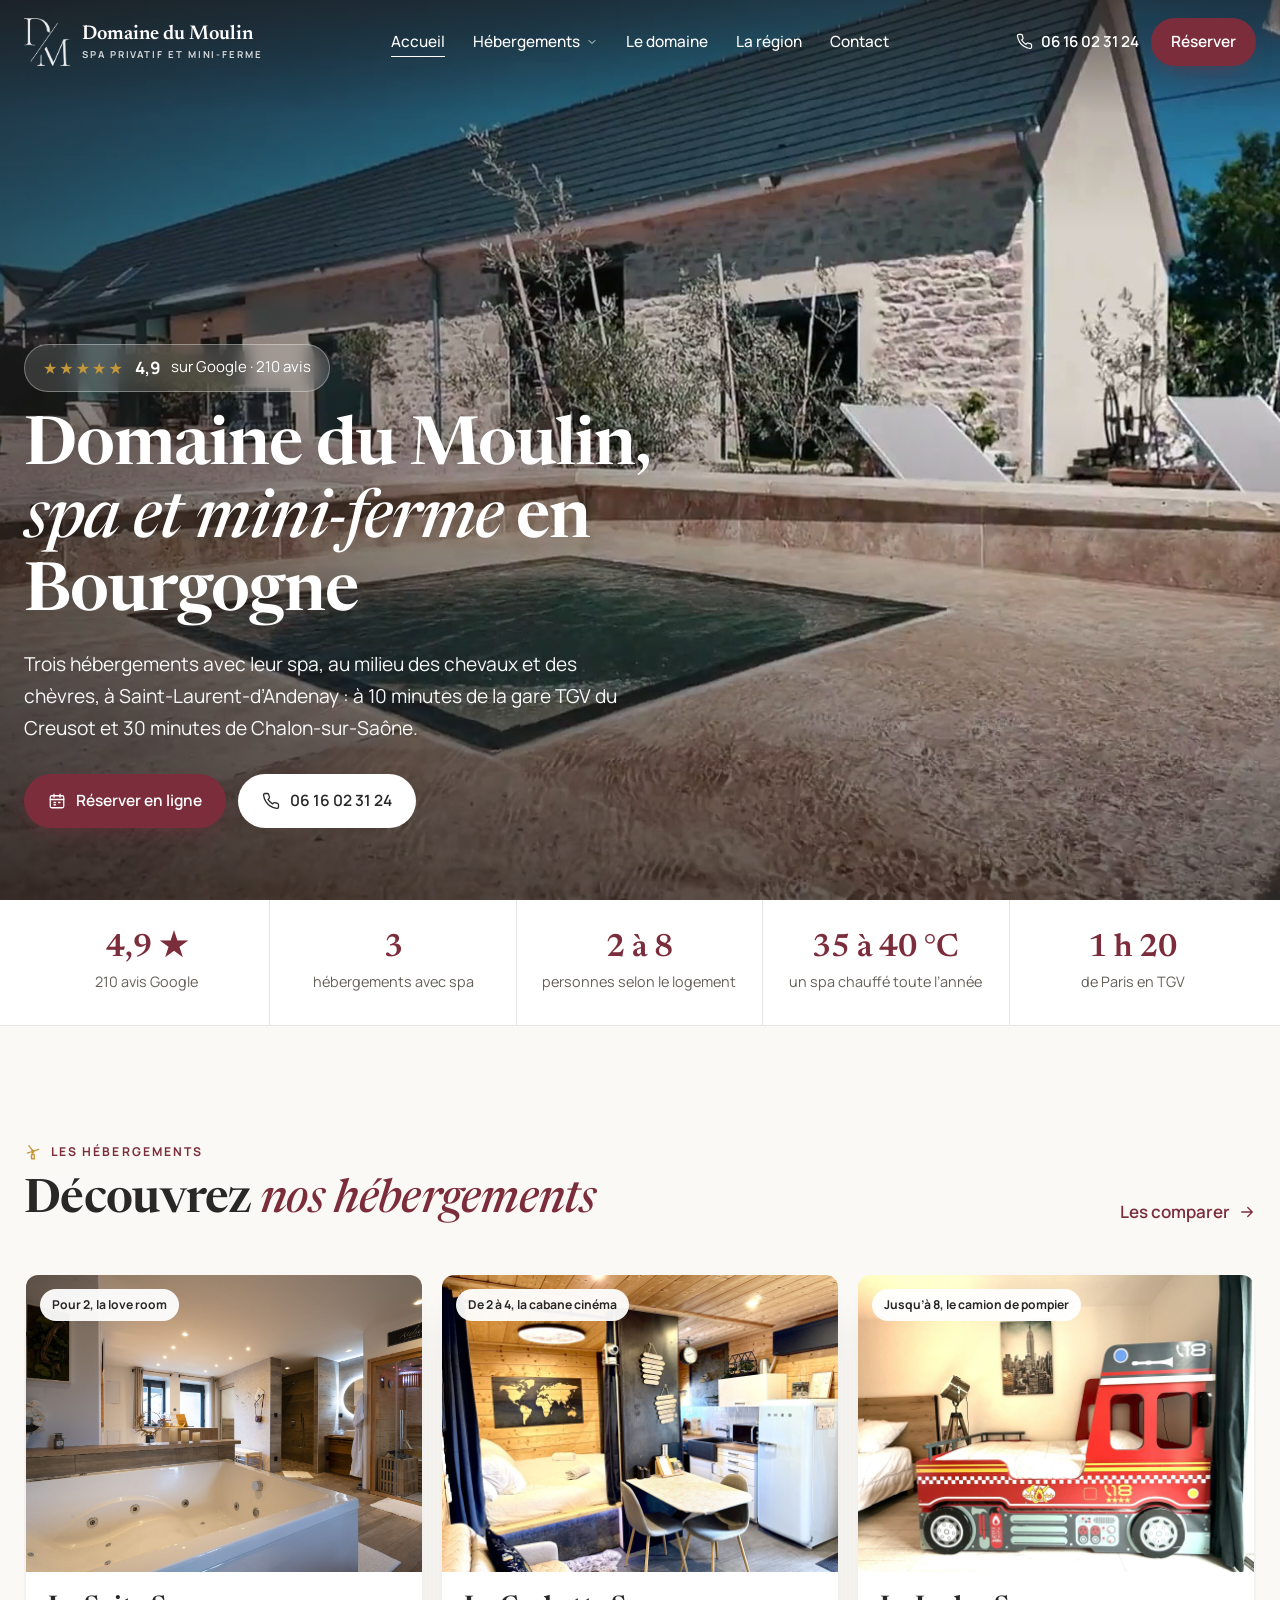
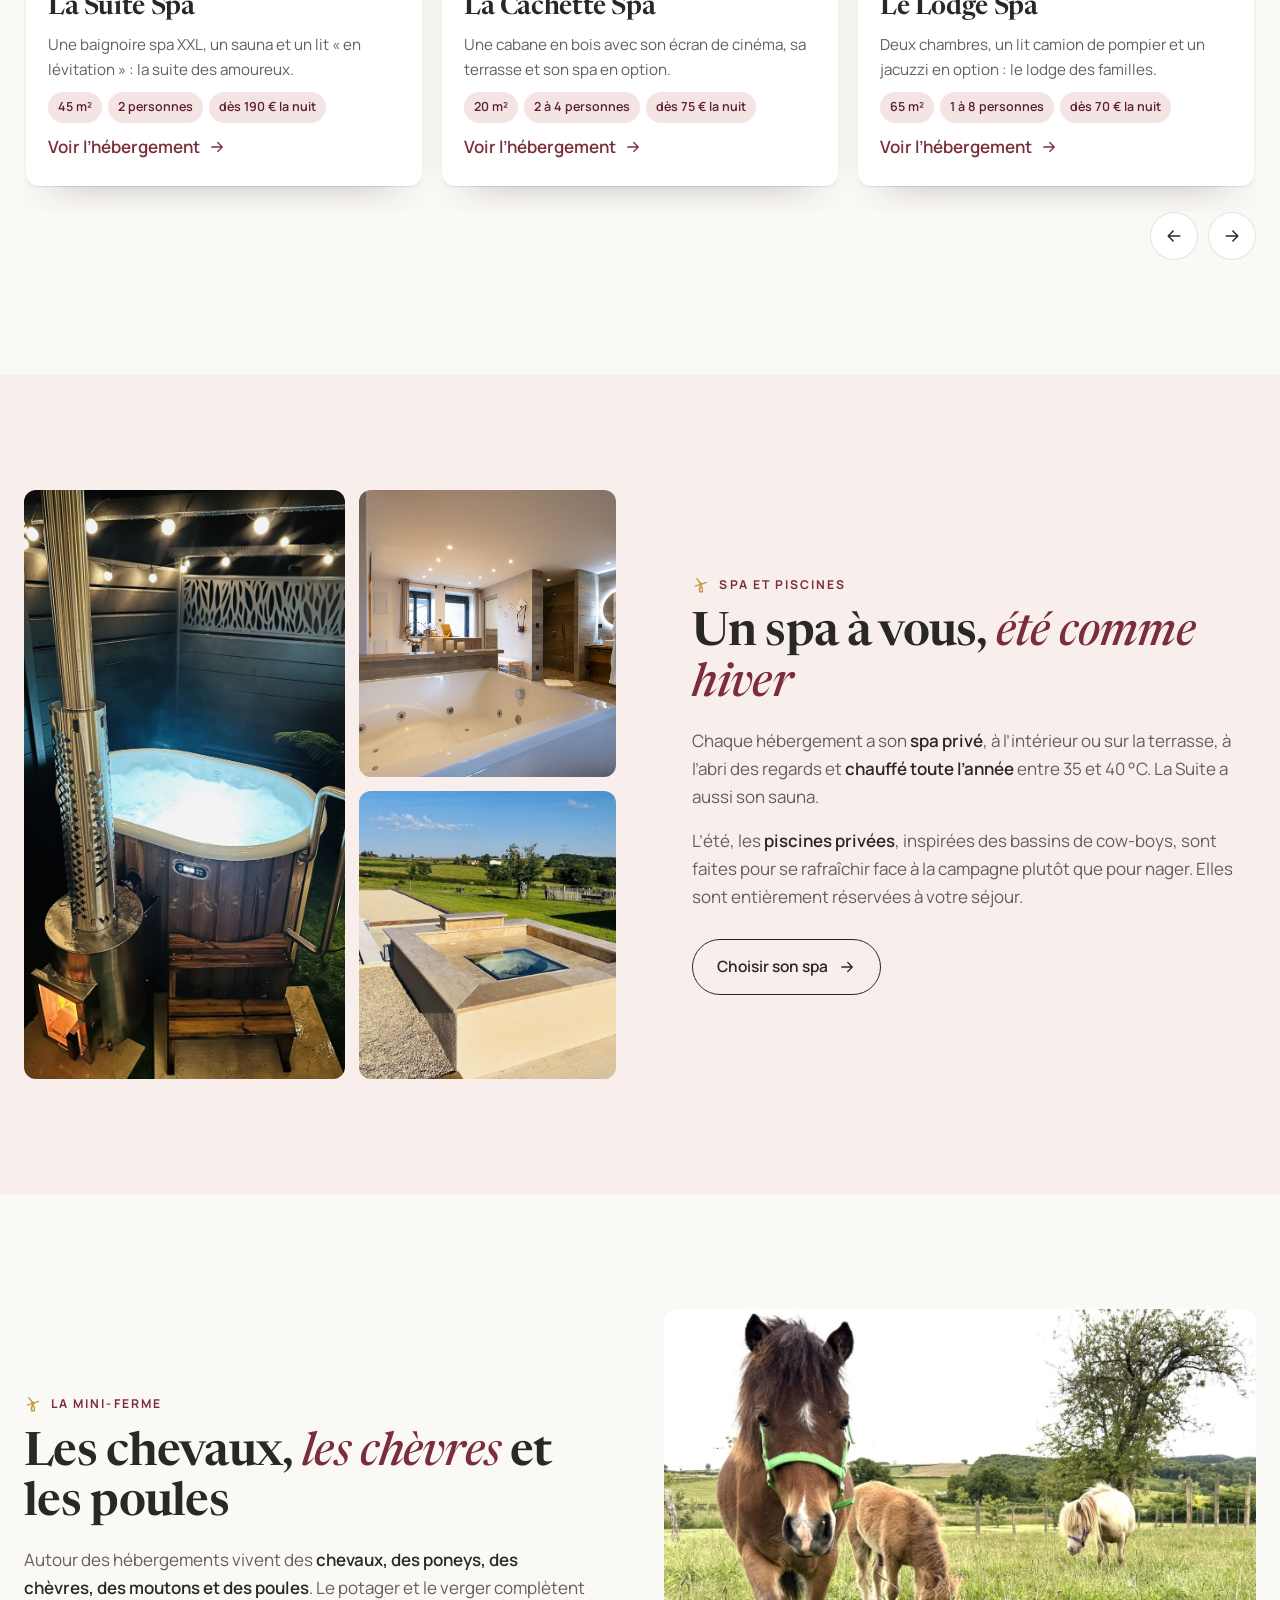
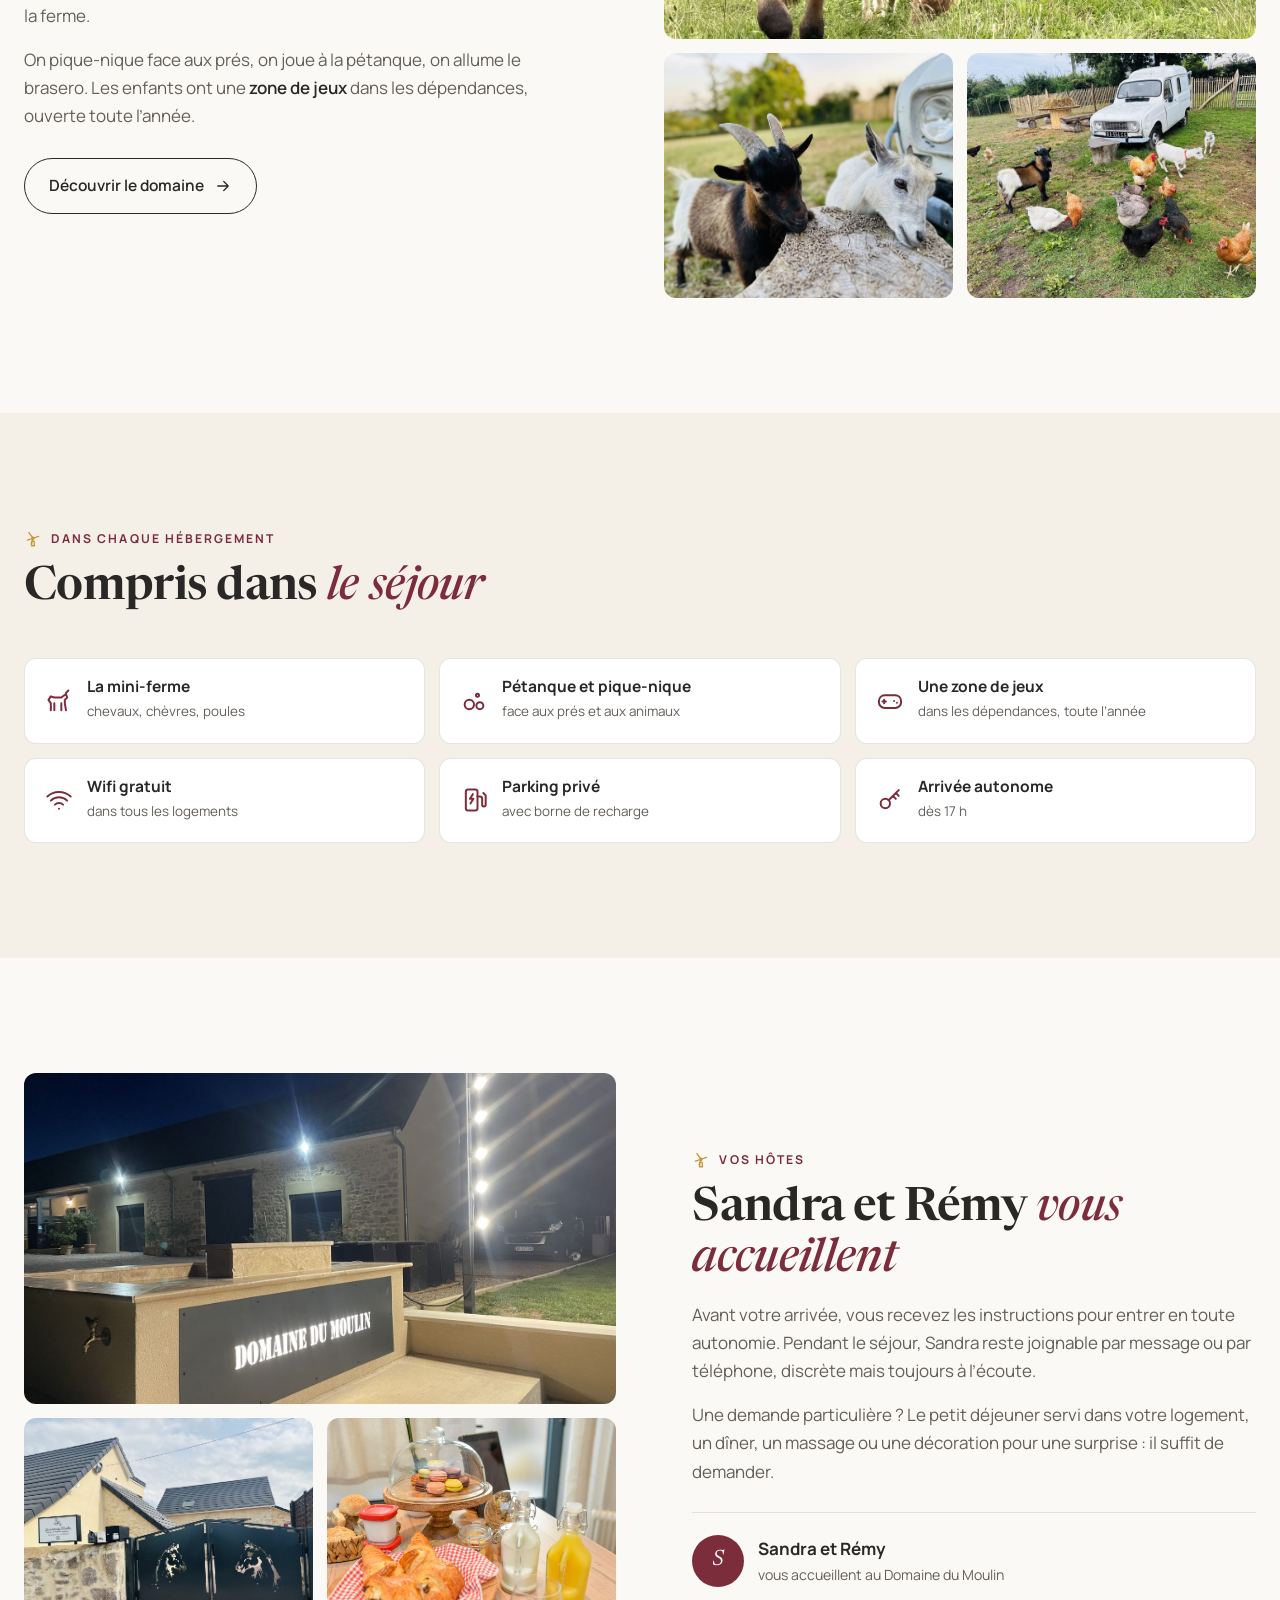
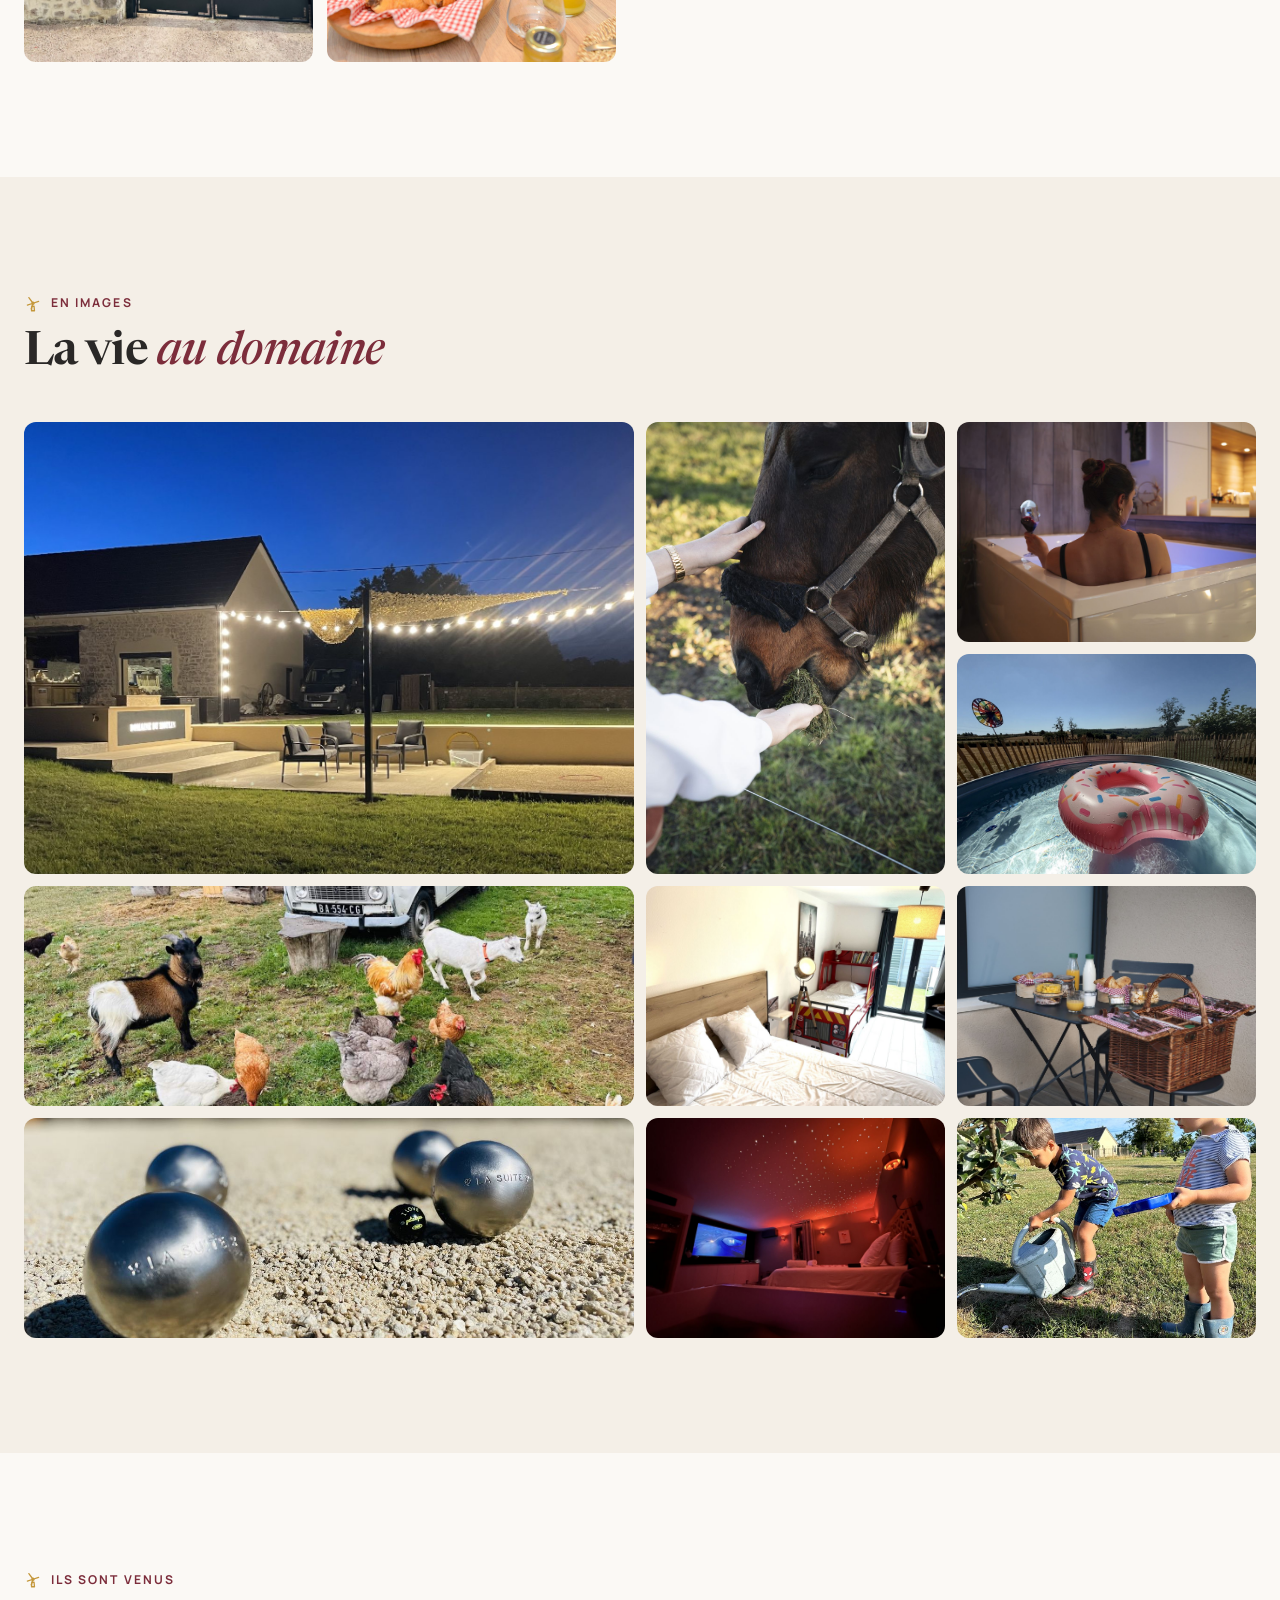
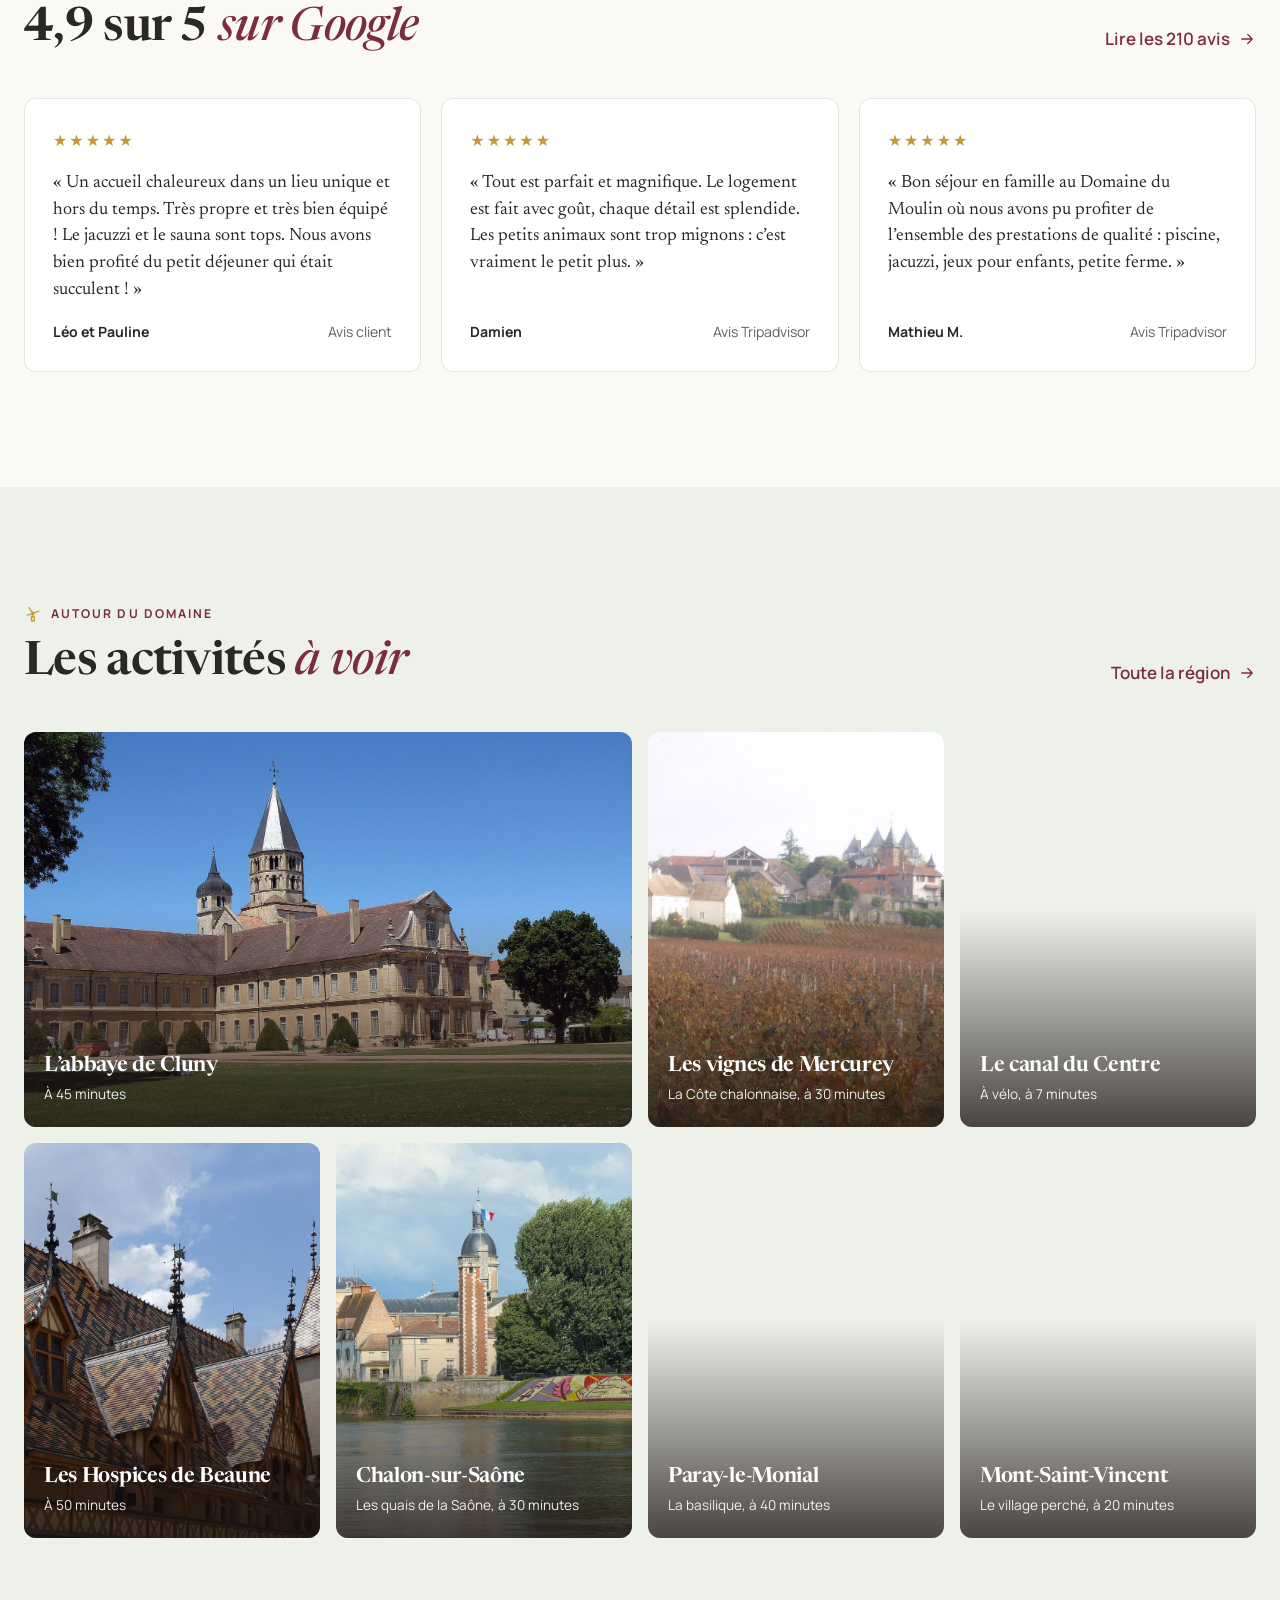
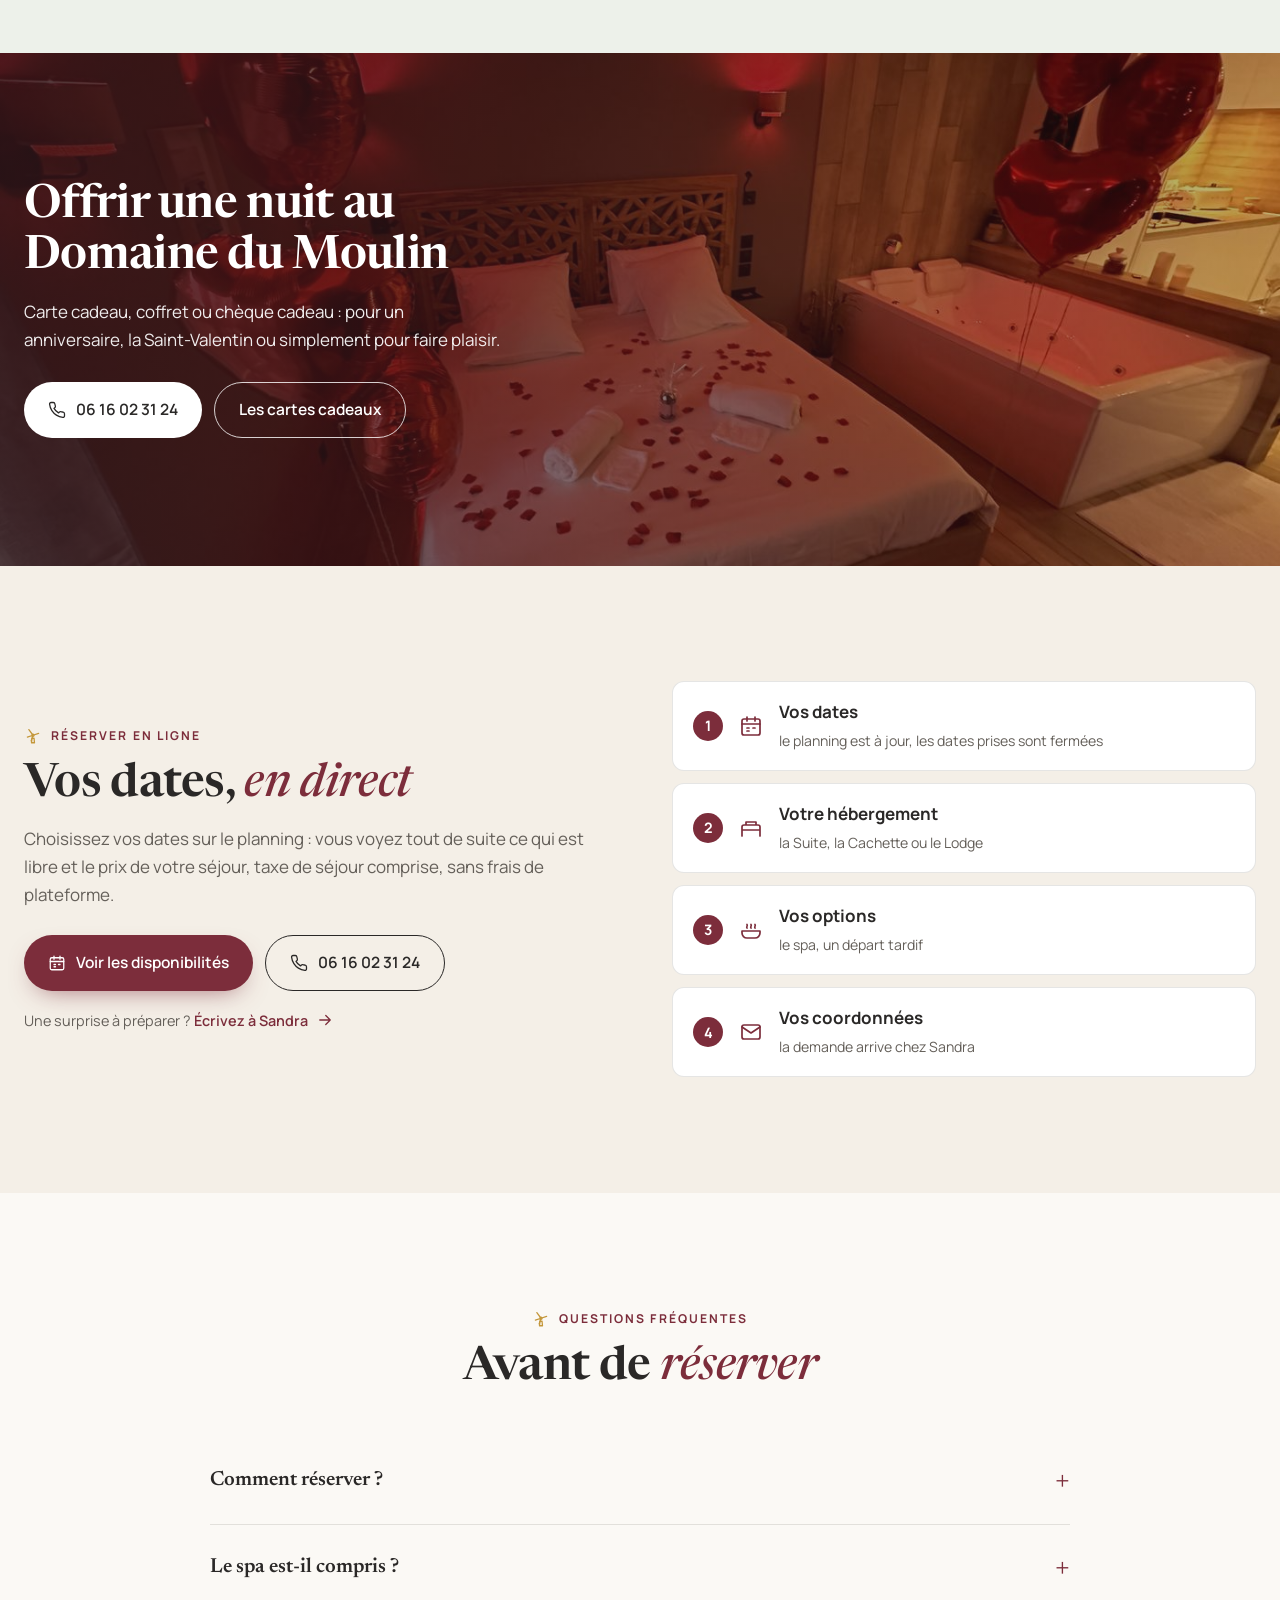
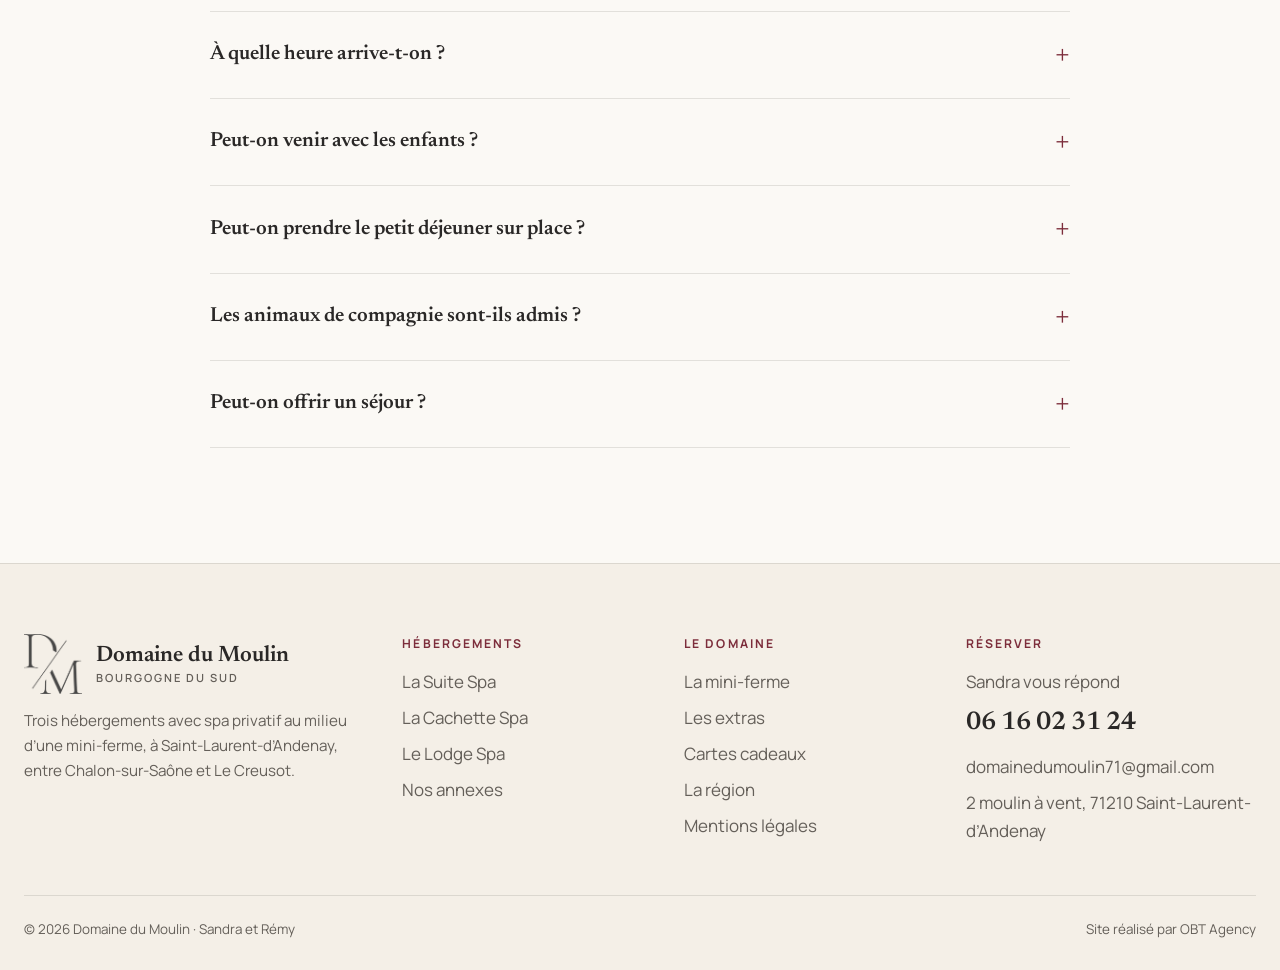
==== index.html @ be65a093 "Maquette du Domaine du Moulin, V1 du 26/10/2026 Co-Authored-By: Claude Opus 5.5 <noreply@anthropic.c" ====
<!doctype html>
<html lang="fr">
<head>
<meta charset="utf-8">
<meta name="viewport" content="width=device-width, initial-scale=1">
<meta name="robots" content="noindex, nofollow">
<title>Domaine du Moulin · Spa privatif et mini-ferme en Bourgogne</title>
<meta name="description" content="Domaine du Moulin : trois hébergements avec spa privatif, piscine privée et mini-ferme à Saint-Laurent-d’Andenay (Saône-et-Loire), à 10 minutes de la gare TGV du Creusot.">
<link rel="icon" href="images/monogramme-sombre.png">
<link rel="preconnect" href="https://fonts.googleapis.com">
<link rel="preconnect" href="https://fonts.gstatic.com" crossorigin>
<link href="https://fonts.googleapis.com/css2?family=Manrope:wght@400;500;600;700&family=Newsreader:ital,opsz,wght@0,6..72,500;0,6..72,600;1,6..72,500&display=swap" rel="stylesheet">
<link rel="stylesheet" href="css/style.css">
</head>
<body data-page="accueil">
<div class="loader" aria-hidden="true">
  <img class="fond" src="images/domaine/terrasse-soir.jpg" alt="">
  <img class="logo-entree" src="images/logo-complet-blanc.png" alt="">
</div>
<header class="entete">
  <div class="conteneur barre">
    <a class="logo" href="index.html" aria-label="Domaine du Moulin, accueil"><span class="monogramme"><img class="blanc" src="images/monogramme-blanc.png" alt="" width="483" height="500"><img class="sombre" src="images/monogramme-sombre.png" alt="" width="483" height="500"></span><span class="nom">Domaine du Moulin<small>Spa privatif et mini-ferme</small></span></a>
    <ul class="menu">
      <li><a href="index.html" class="actif">Accueil</a></li>
      <li><a class="ouvrir" href="hebergements.html">Hébergements <svg viewBox="0 0 24 24" fill="none" stroke="currentColor" stroke-width="1.7" stroke-linecap="round" stroke-linejoin="round" aria-hidden="true"><path d="m6 9 6 6 6-6"/></svg></a>
        <div class="sous-menu"><a href="la-suite-spa.html"><img src="images/suite/spa.jpg" alt=""><span>La Suite Spa<small>45 m² · 2 personnes</small></span></a><a href="la-cachette-spa.html"><img src="images/cachette/interieur.jpg" alt=""><span>La Cachette Spa<small>20 m² · 2 à 4 personnes</small></span></a><a href="le-lodge-spa.html"><img src="images/lodge/camion.jpg" alt=""><span>Le Lodge Spa<small>65 m² · 1 à 8 personnes</small></span></a><a class="tous" href="hebergements.html">Comparer les hébergements</a></div></li>
      <li><a href="le-domaine.html">Le domaine</a></li>
      <li><a href="la-region.html">La région</a></li>
      <li><a href="contact.html">Contact</a></li>
    </ul>
    <div class="actions">
      <a class="tel-entete" href="tel:+33616023124"><svg viewBox="0 0 24 24" fill="none" stroke="currentColor" stroke-width="1.7" stroke-linecap="round" stroke-linejoin="round" aria-hidden="true"><path d="M22 16.9v3a2 2 0 0 1-2.2 2 19.8 19.8 0 0 1-8.6-3.1 19.5 19.5 0 0 1-6-6A19.8 19.8 0 0 1 2.1 4.2 2 2 0 0 1 4.1 2h3a2 2 0 0 1 2 1.7c.1 1 .4 1.9.7 2.8a2 2 0 0 1-.5 2.1L8 9.9a16 16 0 0 0 6 6l1.3-1.3a2 2 0 0 1 2.1-.4c.9.3 1.8.6 2.8.7a2 2 0 0 1 1.7 2z"/></svg><span>06 16 02 31 24</span></a>
      <a class="btn btn-plein" href="contact.html#reserver" data-obt-reserve>Réserver</a>
      <button class="burger" aria-label="Menu" aria-expanded="false"><span></span></button>
    </div>
  </div>
</header>
<main>
<section class="hero">
  <video class="video-fond" autoplay muted loop playsinline preload="auto" poster="images/video/affiche.jpg" aria-label="Le Domaine du Moulin en vidéo : le bassin, la Cachette, la Suite Spa et les chevaux">
    <source src="images/video/domaine.mp4" type="video/mp4">
  </video>
  <div class="contenu">
    <a class="note-heros" href="https://www.google.com/maps/place/H%C3%B4tel+%26+Suites+avec+Spa+Privatif+en+Bourgogne+%E2%80%A2+Domaine+du+Moulin+71/@46.7229395,4.4980987,17z/data=!4m6!3m5!1s0x47f3b2a4a5115d2f:0xfd914ed8bff80048!8m2!3d46.7229395!4d4.4980987" target="_blank" rel="noopener"><span class="etoiles" role="img" aria-label="4,9 étoiles sur 5">★★★★★</span><strong>4,9</strong><span>sur Google · 210 avis</span></a>
    <h1>Domaine du Moulin, <em>spa et <span class="insecable">mini-ferme</span></em> en Bourgogne</h1>
    <p class="sous">Trois hébergements avec leur spa, au milieu des chevaux et des chèvres, à Saint-Laurent-d’Andenay : à 10 minutes de la gare TGV du Creusot et 30 minutes de Chalon-sur-Saône.</p>
    <div class="boutons">
      <a class="btn btn-plein" href="contact.html#reserver" data-obt-reserve><svg viewBox="0 0 24 24" fill="none" stroke="currentColor" stroke-width="1.7" stroke-linecap="round" stroke-linejoin="round" aria-hidden="true"><rect x="3" y="5" width="18" height="16" rx="2"/><path d="M3 10h18M8 3v4M16 3v4M8 14h2M14 14h2M8 17h2"/></svg> Réserver en ligne</a>
      <a class="btn btn-blanc" href="tel:+33616023124"><svg viewBox="0 0 24 24" fill="none" stroke="currentColor" stroke-width="1.7" stroke-linecap="round" stroke-linejoin="round" aria-hidden="true"><path d="M22 16.9v3a2 2 0 0 1-2.2 2 19.8 19.8 0 0 1-8.6-3.1 19.5 19.5 0 0 1-6-6A19.8 19.8 0 0 1 2.1 4.2 2 2 0 0 1 4.1 2h3a2 2 0 0 1 2 1.7c.1 1 .4 1.9.7 2.8a2 2 0 0 1-.5 2.1L8 9.9a16 16 0 0 0 6 6l1.3-1.3a2 2 0 0 1 2.1-.4c.9.3 1.8.6 2.8.7a2 2 0 0 1 1.7 2z"/></svg> 06 16 02 31 24</a>
    </div>
  </div>
</section>

<section class="chiffres">
  <div class="conteneur grille">
    <div class="item"><strong>4,9 ★</strong><span>210 avis Google</span></div>
    <div class="item"><strong>3</strong><span>hébergements avec spa</span></div>
    <div class="item"><strong>2 à 8</strong><span>personnes selon le logement</span></div>
    <div class="item"><strong>35 à 40 °C</strong><span>un spa chauffé toute l’année</span></div>
    <div class="item"><strong>1 h 20</strong><span>de Paris en TGV</span></div>
  </div>
</section>

<section class="section">
  <div class="conteneur">
    <div class="entete-section">
      <div><span class="surtitre"><svg viewBox="0 0 24 24" fill="none" stroke="currentColor" stroke-width="1.7" stroke-linecap="round" stroke-linejoin="round" aria-hidden="true"><path d="M12 11 6.5 3.5M12 11l7.5-2.5M12 11l-2.5 7.5M12 11 4.5 13.5"/><circle cx="12" cy="11" r="1.4"/><path d="M10 21h4l-.6-6h-2.8z"/></svg>Les hébergements</span><h2>Découvrez <em class="it">nos hébergements</em></h2></div>
      <a class="lien-fleche" href="hebergements.html">Les comparer <svg viewBox="0 0 24 24" fill="none" stroke="currentColor" stroke-width="1.7" stroke-linecap="round" stroke-linejoin="round" aria-hidden="true"><path d="M5 12h14M13 6l6 6-6 6"/></svg></a>
    </div>
    <div class="rail" data-reveal>
  <div class="rail-piste" aria-label="Les hébergements"><a class="carte-gite" href="la-suite-spa.html">
  <div class="visuel"><img src="images/suite/spa.jpg" alt="La Suite Spa" loading="lazy" decoding="async"><span class="etiquette">Pour 2, la love room</span></div>
  <div class="corps">
    <h3>La Suite Spa</h3>
    <p>Une baignoire spa XXL, un sauna et un lit « en lévitation » : la suite des amoureux.</p>
    <div class="pastilles"><span>45 m²</span><span>2 personnes</span><span>dès 190 € la nuit</span></div>
    <span class="lien-fleche">Voir l’hébergement <svg viewBox="0 0 24 24" fill="none" stroke="currentColor" stroke-width="1.7" stroke-linecap="round" stroke-linejoin="round" aria-hidden="true"><path d="M5 12h14M13 6l6 6-6 6"/></svg></span>
  </div>
</a><a class="carte-gite" href="la-cachette-spa.html">
  <div class="visuel"><img src="images/cachette/interieur.jpg" alt="La Cachette Spa" loading="lazy" decoding="async"><span class="etiquette">De 2 à 4, la cabane cinéma</span></div>
  <div class="corps">
    <h3>La Cachette Spa</h3>
    <p>Une cabane en bois avec son écran de cinéma, sa terrasse et son spa en option.</p>
    <div class="pastilles"><span>20 m²</span><span>2 à 4 personnes</span><span>dès 75 € la nuit</span></div>
    <span class="lien-fleche">Voir l’hébergement <svg viewBox="0 0 24 24" fill="none" stroke="currentColor" stroke-width="1.7" stroke-linecap="round" stroke-linejoin="round" aria-hidden="true"><path d="M5 12h14M13 6l6 6-6 6"/></svg></span>
  </div>
</a><a class="carte-gite" href="le-lodge-spa.html">
  <div class="visuel"><img src="images/lodge/camion.jpg" alt="Le Lodge Spa" loading="lazy" decoding="async"><span class="etiquette">Jusqu’à 8, le camion de pompier</span></div>
  <div class="corps">
    <h3>Le Lodge Spa</h3>
    <p>Deux chambres, un lit camion de pompier et un jacuzzi en option : le lodge des familles.</p>
    <div class="pastilles"><span>65 m²</span><span>1 à 8 personnes</span><span>dès 70 € la nuit</span></div>
    <span class="lien-fleche">Voir l’hébergement <svg viewBox="0 0 24 24" fill="none" stroke="currentColor" stroke-width="1.7" stroke-linecap="round" stroke-linejoin="round" aria-hidden="true"><path d="M5 12h14M13 6l6 6-6 6"/></svg></span>
  </div>
</a></div>
  <div class="rail-fleches"><button class="prec" aria-label="Précédent"><svg viewBox="0 0 24 24" fill="none" stroke="currentColor" stroke-width="1.7" stroke-linecap="round" stroke-linejoin="round" aria-hidden="true"><path d="M19 12H5M11 6l-6 6 6 6"/></svg></button><button class="suiv" aria-label="Suivant"><svg viewBox="0 0 24 24" fill="none" stroke="currentColor" stroke-width="1.7" stroke-linecap="round" stroke-linejoin="round" aria-hidden="true"><path d="M5 12h14M13 6l6 6-6 6"/></svg></button></div>
</div>
  </div>
</section>

<section class="section rose">
  <div class="conteneur duo">
    <div class="duo-photos" data-reveal><img src="images/cachette/bain-nordique.jpg" alt="Le spa de la Cachette sous les guirlandes" loading="lazy" decoding="async"><img src="images/suite/spa.jpg" alt="La baignoire spa XXL de la Suite" loading="lazy" decoding="async"><img src="images/domaine/bassin-jour.jpg" alt="Le bassin du domaine face à la campagne" loading="lazy" decoding="async"></div>
    <div class="duo-texte" data-reveal>
      <span class="surtitre"><svg viewBox="0 0 24 24" fill="none" stroke="currentColor" stroke-width="1.7" stroke-linecap="round" stroke-linejoin="round" aria-hidden="true"><path d="M12 11 6.5 3.5M12 11l7.5-2.5M12 11l-2.5 7.5M12 11 4.5 13.5"/><circle cx="12" cy="11" r="1.4"/><path d="M10 21h4l-.6-6h-2.8z"/></svg>Spa et piscines</span>
      <h2>Un spa à vous, <em class="it">été comme hiver</em></h2>
      <p>Chaque hébergement a son <strong>spa privé</strong>, à l’intérieur ou sur la terrasse, à l’abri des regards et <strong>chauffé toute l’année</strong> entre 35 et 40 °C. La Suite a aussi son sauna.</p>
      <p>L’été, les <strong>piscines privées</strong>, inspirées des bassins de cow-boys, sont faites pour se rafraîchir face à la campagne plutôt que pour nager. Elles sont entièrement réservées à votre séjour.</p>
      <a class="btn btn-contour" href="hebergements.html">Choisir son spa <svg viewBox="0 0 24 24" fill="none" stroke="currentColor" stroke-width="1.7" stroke-linecap="round" stroke-linejoin="round" aria-hidden="true"><path d="M5 12h14M13 6l6 6-6 6"/></svg></a>
    </div>
  </div>
</section>

<section class="section">
  <div class="conteneur duo inverse">
    <div class="duo-photos paysage" data-reveal><img src="images/ferme/poneys.jpg" alt="Les poneys dans le pré" loading="lazy" decoding="async"><img src="images/ferme/chevres.jpg" alt="Les chèvres du domaine" loading="lazy" decoding="async"><img src="images/ferme/basse-cour.jpg" alt="La basse-cour" loading="lazy" decoding="async"></div>
    <div class="duo-texte" data-reveal>
      <span class="surtitre"><svg viewBox="0 0 24 24" fill="none" stroke="currentColor" stroke-width="1.7" stroke-linecap="round" stroke-linejoin="round" aria-hidden="true"><path d="M12 11 6.5 3.5M12 11l7.5-2.5M12 11l-2.5 7.5M12 11 4.5 13.5"/><circle cx="12" cy="11" r="1.4"/><path d="M10 21h4l-.6-6h-2.8z"/></svg>La mini-ferme</span>
      <h2>Les chevaux, <em class="it">les chèvres</em> et les poules</h2>
      <p>Autour des hébergements vivent des <strong>chevaux, des poneys, des chèvres, des moutons et des poules</strong>. Le potager et le verger complètent la ferme.</p>
      <p>On pique-nique face aux prés, on joue à la pétanque, on allume le brasero. Les enfants ont une <strong>zone de jeux</strong> dans les dépendances, ouverte toute l’année.</p>
      <a class="btn btn-contour" href="le-domaine.html">Découvrir le domaine <svg viewBox="0 0 24 24" fill="none" stroke="currentColor" stroke-width="1.7" stroke-linecap="round" stroke-linejoin="round" aria-hidden="true"><path d="M5 12h14M13 6l6 6-6 6"/></svg></a>
    </div>
  </div>
</section>

<section class="section creme">
  <div class="conteneur">
    <div class="entete-section"><div><span class="surtitre"><svg viewBox="0 0 24 24" fill="none" stroke="currentColor" stroke-width="1.7" stroke-linecap="round" stroke-linejoin="round" aria-hidden="true"><path d="M12 11 6.5 3.5M12 11l7.5-2.5M12 11l-2.5 7.5M12 11 4.5 13.5"/><circle cx="12" cy="11" r="1.4"/><path d="M10 21h4l-.6-6h-2.8z"/></svg>Dans chaque hébergement</span><h2>Compris dans <em class="it">le séjour</em></h2></div></div>
    <div class="compris"><div class="bloc" data-reveal><svg viewBox="0 0 24 24" fill="none" stroke="currentColor" stroke-width="1.7" stroke-linecap="round" stroke-linejoin="round" aria-hidden="true"><path d="M5 20v-6l-2-3 2-3 3 1h6l4-3 1 3-2 2v3l1 6M14 14v6M8 14v6M18 5l2-2"/></svg><div><strong>La mini-ferme</strong><small>chevaux, chèvres, poules</small></div></div><div class="bloc" data-reveal><svg viewBox="0 0 24 24" fill="none" stroke="currentColor" stroke-width="1.7" stroke-linecap="round" stroke-linejoin="round" aria-hidden="true"><circle cx="8" cy="15" r="4"/><circle cx="17" cy="16" r="3"/><circle cx="15" cy="7" r="1.3"/></svg><div><strong>Pétanque et pique-nique</strong><small>face aux prés et aux animaux</small></div></div><div class="bloc" data-reveal><svg viewBox="0 0 24 24" fill="none" stroke="currentColor" stroke-width="1.7" stroke-linecap="round" stroke-linejoin="round" aria-hidden="true"><rect x="2.5" y="7" width="19" height="11" rx="5"/><path d="M7 11v3M5.5 12.5h3M15.5 12h.01M18 13.5h.01"/></svg><div><strong>Une zone de jeux</strong><small>dans les dépendances, toute l’année</small></div></div><div class="bloc" data-reveal><svg viewBox="0 0 24 24" fill="none" stroke="currentColor" stroke-width="1.7" stroke-linecap="round" stroke-linejoin="round" aria-hidden="true"><path d="M5 12.5a10 10 0 0 1 14 0M8.5 16a5 5 0 0 1 7 0M2 9a15 15 0 0 1 20 0M12 19.5h.01"/></svg><div><strong>Wifi gratuit</strong><small>dans tous les logements</small></div></div><div class="bloc" data-reveal><svg viewBox="0 0 24 24" fill="none" stroke="currentColor" stroke-width="1.7" stroke-linecap="round" stroke-linejoin="round" aria-hidden="true"><rect x="5" y="3" width="10" height="18" rx="2"/><path d="m11 7-2.5 4h3L9 15M15 9h2a2 2 0 0 1 2 2v5a1.5 1.5 0 0 0 3 0V8l-2-2"/></svg><div><strong>Parking privé</strong><small>avec borne de recharge</small></div></div><div class="bloc" data-reveal><svg viewBox="0 0 24 24" fill="none" stroke="currentColor" stroke-width="1.7" stroke-linecap="round" stroke-linejoin="round" aria-hidden="true"><circle cx="8" cy="15" r="4"/><path d="m10.8 12.2 8.7-8.7M17 6l2.5 2.5M14.5 8.5 17 11"/></svg><div><strong>Arrivée autonome</strong><small>dès 17 h</small></div></div></div>
  </div>
</section>

<section class="section">
  <div class="conteneur duo">
    <div class="duo-photos paysage" data-reveal><img src="images/domaine/enseigne.jpg" alt="L’enseigne du Domaine du Moulin" loading="lazy" decoding="async"><img src="images/domaine/portail.jpg" alt="Le portail du domaine" loading="lazy" decoding="async"><img src="images/extras/petit-dejeuner.jpg" alt="Le petit déjeuner, sur demande" loading="lazy" decoding="async"></div>
    <div class="duo-texte" data-reveal>
      <span class="surtitre"><svg viewBox="0 0 24 24" fill="none" stroke="currentColor" stroke-width="1.7" stroke-linecap="round" stroke-linejoin="round" aria-hidden="true"><path d="M12 11 6.5 3.5M12 11l7.5-2.5M12 11l-2.5 7.5M12 11 4.5 13.5"/><circle cx="12" cy="11" r="1.4"/><path d="M10 21h4l-.6-6h-2.8z"/></svg>Vos hôtes</span>
      <h2>Sandra et Rémy <em class="it">vous accueillent</em></h2>
      <p>Avant votre arrivée, vous recevez les instructions pour entrer en toute autonomie. Pendant le séjour, Sandra reste joignable par message ou par téléphone, discrète mais toujours à l’écoute.</p>
      <p>Une demande particulière ? Le petit déjeuner servi dans votre logement, un dîner, un massage ou une décoration pour une surprise : il suffit de demander.</p>
      <div class="signature"><span class="rond">S</span><div><strong>Sandra et Rémy</strong><small>vous accueillent au Domaine du Moulin</small></div></div>
    </div>
  </div>
</section>

<section class="section creme">
  <div class="conteneur">
    <div class="entete-section"><div><span class="surtitre"><svg viewBox="0 0 24 24" fill="none" stroke="currentColor" stroke-width="1.7" stroke-linecap="round" stroke-linejoin="round" aria-hidden="true"><path d="M12 11 6.5 3.5M12 11l7.5-2.5M12 11l-2.5 7.5M12 11 4.5 13.5"/><circle cx="12" cy="11" r="1.4"/><path d="M10 21h4l-.6-6h-2.8z"/></svg>En images</span><h2>La vie <em class="it">au domaine</em></h2></div></div>
    <div class="mosaique" data-reveal><button class="grand" data-galerie="images/domaine/terrasse-soir.jpg" data-legende="Le domaine à la tombée de la nuit" aria-label="Agrandir : Le domaine à la tombée de la nuit"><img src="images/domaine/terrasse-soir.jpg" alt="Le domaine à la tombée de la nuit" loading="lazy" decoding="async"><span>Le domaine à la tombée de la nuit</span></button><button class="haut" data-galerie="images/ferme/cheval.jpg" data-legende="Un câlin aux chevaux" aria-label="Agrandir : Un câlin aux chevaux"><img src="images/ferme/cheval.jpg" alt="Un câlin aux chevaux" loading="lazy" decoding="async"><span>Un câlin aux chevaux</span></button><button class="" data-galerie="images/suite/bain.jpg" data-legende="Un verre dans la baignoire spa" aria-label="Agrandir : Un verre dans la baignoire spa"><img src="images/suite/bain.jpg" alt="Un verre dans la baignoire spa" loading="lazy" decoding="async"><span>Un verre dans la baignoire spa</span></button><button class="" data-galerie="images/cachette/piscine.jpg" data-legende="La piscine de la Cachette" aria-label="Agrandir : La piscine de la Cachette"><img src="images/cachette/piscine.jpg" alt="La piscine de la Cachette" loading="lazy" decoding="async"><span>La piscine de la Cachette</span></button><button class="large" data-galerie="images/ferme/basse-cour.jpg" data-legende="La basse-cour et la 4L" aria-label="Agrandir : La basse-cour et la 4L"><img src="images/ferme/basse-cour.jpg" alt="La basse-cour et la 4L" loading="lazy" decoding="async"><span>La basse-cour et la 4L</span></button><button class="" data-galerie="images/lodge/chambre-2.jpg" data-legende="La chambre des enfants au Lodge" aria-label="Agrandir : La chambre des enfants au Lodge"><img src="images/lodge/chambre-2.jpg" alt="La chambre des enfants au Lodge" loading="lazy" decoding="async"><span>La chambre des enfants au Lodge</span></button><button class="" data-galerie="images/domaine/petit-dejeuner.jpg" data-legende="Le petit déjeuner sur la terrasse" aria-label="Agrandir : Le petit déjeuner sur la terrasse"><img src="images/domaine/petit-dejeuner.jpg" alt="Le petit déjeuner sur la terrasse" loading="lazy" decoding="async"><span>Le petit déjeuner sur la terrasse</span></button><button class="large" data-galerie="images/domaine/petanque.jpg" data-legende="Une partie de pétanque" aria-label="Agrandir : Une partie de pétanque"><img src="images/domaine/petanque.jpg" alt="Une partie de pétanque" loading="lazy" decoding="async"><span>Une partie de pétanque</span></button><button class="" data-galerie="images/suite/ciel-etoile.jpg" data-legende="Le ciel étoilé de la Suite" aria-label="Agrandir : Le ciel étoilé de la Suite"><img src="images/suite/ciel-etoile.jpg" alt="Le ciel étoilé de la Suite" loading="lazy" decoding="async"><span>Le ciel étoilé de la Suite</span></button><button class="" data-galerie="images/ferme/enfants.jpg" data-legende="Les enfants au potager" aria-label="Agrandir : Les enfants au potager"><img src="images/ferme/enfants.jpg" alt="Les enfants au potager" loading="lazy" decoding="async"><span>Les enfants au potager</span></button></div>
  </div>
</section>

<section class="section">
  <div class="conteneur">
    <div class="entete-section">
      <div><span class="surtitre"><svg viewBox="0 0 24 24" fill="none" stroke="currentColor" stroke-width="1.7" stroke-linecap="round" stroke-linejoin="round" aria-hidden="true"><path d="M12 11 6.5 3.5M12 11l7.5-2.5M12 11l-2.5 7.5M12 11 4.5 13.5"/><circle cx="12" cy="11" r="1.4"/><path d="M10 21h4l-.6-6h-2.8z"/></svg>Ils sont venus</span><h2>4,9 sur 5 <em class="it">sur Google</em></h2></div>
      <a class="lien-fleche" href="https://www.google.com/maps/place/H%C3%B4tel+%26+Suites+avec+Spa+Privatif+en+Bourgogne+%E2%80%A2+Domaine+du+Moulin+71/@46.7229395,4.4980987,17z/data=!4m6!3m5!1s0x47f3b2a4a5115d2f:0xfd914ed8bff80048!8m2!3d46.7229395!4d4.4980987" target="_blank" rel="noopener">Lire les 210 avis <svg viewBox="0 0 24 24" fill="none" stroke="currentColor" stroke-width="1.7" stroke-linecap="round" stroke-linejoin="round" aria-hidden="true"><path d="M5 12h14M13 6l6 6-6 6"/></svg></a>
    </div>
    <div class="avis-grille"><figure class="avis" data-reveal><div class="etoiles">★★★★★</div><blockquote>« Un accueil chaleureux dans un lieu unique et hors du temps. Très propre et très bien équipé ! Le jacuzzi et le sauna sont tops. Nous avons bien profité du petit déjeuner qui était succulent ! »</blockquote><footer><strong>Léo et Pauline</strong><span>Avis client</span></footer></figure><figure class="avis" data-reveal><div class="etoiles">★★★★★</div><blockquote>« Tout est parfait et magnifique. Le logement est fait avec goût, chaque détail est splendide. Les petits animaux sont trop mignons : c’est vraiment le petit plus. »</blockquote><footer><strong>Damien</strong><span>Avis Tripadvisor</span></footer></figure><figure class="avis" data-reveal><div class="etoiles">★★★★★</div><blockquote>« Bon séjour en famille au Domaine du Moulin où nous avons pu profiter de l’ensemble des prestations de qualité : piscine, jacuzzi, jeux pour enfants, petite ferme. »</blockquote><footer><strong>Mathieu M.</strong><span>Avis Tripadvisor</span></footer></figure></div>
  </div>
</section>

<section class="section sauge">
  <div class="conteneur">
    <div class="entete-section">
      <div><span class="surtitre"><svg viewBox="0 0 24 24" fill="none" stroke="currentColor" stroke-width="1.7" stroke-linecap="round" stroke-linejoin="round" aria-hidden="true"><path d="M12 11 6.5 3.5M12 11l7.5-2.5M12 11l-2.5 7.5M12 11 4.5 13.5"/><circle cx="12" cy="11" r="1.4"/><path d="M10 21h4l-.6-6h-2.8z"/></svg>Autour du domaine</span><h2>Les activités <em class="it">à voir</em></h2></div>
      <a class="lien-fleche" href="la-region.html">Toute la région <svg viewBox="0 0 24 24" fill="none" stroke="currentColor" stroke-width="1.7" stroke-linecap="round" stroke-linejoin="round" aria-hidden="true"><path d="M5 12h14M13 6l6 6-6 6"/></svg></a>
    </div>
    <div class="activites"><div class="activite large" data-reveal><img src="images/region/cluny.jpg" alt="L’abbaye de Cluny" loading="lazy" decoding="async"><div class="txt"><h3>L’abbaye de Cluny</h3><small>À 45 minutes</small></div></div><div class="activite" data-reveal><img src="images/region/vignoble.jpg" alt="Les vignes de Mercurey" loading="lazy" decoding="async"><div class="txt"><h3>Les vignes de Mercurey</h3><small>La Côte chalonnaise, à 30 minutes</small></div></div><div class="activite" data-reveal><img src="images/region/canal.jpg" alt="Le canal du Centre" loading="lazy" decoding="async"><div class="txt"><h3>Le canal du Centre</h3><small>À vélo, à 7 minutes</small></div></div><div class="activite" data-reveal><img src="images/region/beaune.jpg" alt="Les Hospices de Beaune" loading="lazy" decoding="async"><div class="txt"><h3>Les Hospices de Beaune</h3><small>À 50 minutes</small></div></div><div class="activite" data-reveal><img src="images/region/chalon.jpg" alt="Chalon-sur-Saône" loading="lazy" decoding="async"><div class="txt"><h3>Chalon-sur-Saône</h3><small>Les quais de la Saône, à 30 minutes</small></div></div><div class="activite" data-reveal><img src="images/region/paray.jpg" alt="Paray-le-Monial" loading="lazy" decoding="async"><div class="txt"><h3>Paray-le-Monial</h3><small>La basilique, à 40 minutes</small></div></div><div class="activite" data-reveal><img src="images/region/mont-saint-vincent.jpg" alt="Mont-Saint-Vincent" loading="lazy" decoding="async"><div class="txt"><h3>Mont-Saint-Vincent</h3><small>Le village perché, à 20 minutes</small></div></div></div>
  </div>
</section>

<section class="appel">
  <img src="images/suite/romantique.jpg" alt="" loading="lazy" decoding="async">
  <div class="conteneur">
    <h2>Offrir une nuit au Domaine du Moulin</h2>
    <p>Carte cadeau, coffret ou chèque cadeau : pour un anniversaire, la Saint-Valentin ou simplement pour faire plaisir.</p>
    <div class="boutons"><a class="btn btn-blanc" href="tel:+33616023124"><svg viewBox="0 0 24 24" fill="none" stroke="currentColor" stroke-width="1.7" stroke-linecap="round" stroke-linejoin="round" aria-hidden="true"><path d="M22 16.9v3a2 2 0 0 1-2.2 2 19.8 19.8 0 0 1-8.6-3.1 19.5 19.5 0 0 1-6-6A19.8 19.8 0 0 1 2.1 4.2 2 2 0 0 1 4.1 2h3a2 2 0 0 1 2 1.7c.1 1 .4 1.9.7 2.8a2 2 0 0 1-.5 2.1L8 9.9a16 16 0 0 0 6 6l1.3-1.3a2 2 0 0 1 2.1-.4c.9.3 1.8.6 2.8.7a2 2 0 0 1 1.7 2z"/></svg> 06 16 02 31 24</a><a class="btn btn-contour-blanc" href="le-domaine.html#cadeaux">Les cartes cadeaux</a></div>
  </div>
</section>

<section class="section creme" id="reservation">
  <div class="conteneur bloc-resa">
    <div data-reveal>
      <span class="surtitre"><svg viewBox="0 0 24 24" fill="none" stroke="currentColor" stroke-width="1.7" stroke-linecap="round" stroke-linejoin="round" aria-hidden="true"><path d="M12 11 6.5 3.5M12 11l7.5-2.5M12 11l-2.5 7.5M12 11 4.5 13.5"/><circle cx="12" cy="11" r="1.4"/><path d="M10 21h4l-.6-6h-2.8z"/></svg>Réserver en ligne</span>
      <h2>Vos dates, <em class="it">en direct</em></h2>
      <p class="intro-contact">Choisissez vos dates sur le planning : vous voyez tout de suite ce qui est libre et le prix de votre séjour, taxe de séjour comprise, sans frais de plateforme.</p>
      <div class="boutons"><a class="btn btn-plein" href="contact.html#reserver" data-obt-reserve><svg viewBox="0 0 24 24" fill="none" stroke="currentColor" stroke-width="1.7" stroke-linecap="round" stroke-linejoin="round" aria-hidden="true"><rect x="3" y="5" width="18" height="16" rx="2"/><path d="M3 10h18M8 3v4M16 3v4M8 14h2M14 14h2M8 17h2"/></svg> Voir les disponibilités</a><a class="btn btn-contour" href="tel:+33616023124"><svg viewBox="0 0 24 24" fill="none" stroke="currentColor" stroke-width="1.7" stroke-linecap="round" stroke-linejoin="round" aria-hidden="true"><path d="M22 16.9v3a2 2 0 0 1-2.2 2 19.8 19.8 0 0 1-8.6-3.1 19.5 19.5 0 0 1-6-6A19.8 19.8 0 0 1 2.1 4.2 2 2 0 0 1 4.1 2h3a2 2 0 0 1 2 1.7c.1 1 .4 1.9.7 2.8a2 2 0 0 1-.5 2.1L8 9.9a16 16 0 0 0 6 6l1.3-1.3a2 2 0 0 1 2.1-.4c.9.3 1.8.6 2.8.7a2 2 0 0 1 1.7 2z"/></svg> 06 16 02 31 24</a></div>
      <p class="petit">Une surprise à préparer ? <a class="lien-fleche" href="contact.html">Écrivez à Sandra <svg viewBox="0 0 24 24" fill="none" stroke="currentColor" stroke-width="1.7" stroke-linecap="round" stroke-linejoin="round" aria-hidden="true"><path d="M5 12h14M13 6l6 6-6 6"/></svg></a></p>
    </div>
    <ol class="etapes-resa" data-reveal><li><span class="num">1</span><svg viewBox="0 0 24 24" fill="none" stroke="currentColor" stroke-width="1.7" stroke-linecap="round" stroke-linejoin="round" aria-hidden="true"><rect x="3" y="5" width="18" height="16" rx="2"/><path d="M3 10h18M8 3v4M16 3v4M8 14h2M14 14h2M8 17h2"/></svg><div><strong>Vos dates</strong><small>le planning est à jour, les dates prises sont fermées</small></div></li><li><span class="num">2</span><svg viewBox="0 0 24 24" fill="none" stroke="currentColor" stroke-width="1.7" stroke-linecap="round" stroke-linejoin="round" aria-hidden="true"><path d="M3 18v-7a2 2 0 0 1 2-2h14a2 2 0 0 1 2 2v7M3 14h18M3 18v2M21 18v2M7 9V6h10v3"/></svg><div><strong>Votre hébergement</strong><small>la Suite, la Cachette ou le Lodge</small></div></li><li><span class="num">3</span><svg viewBox="0 0 24 24" fill="none" stroke="currentColor" stroke-width="1.7" stroke-linecap="round" stroke-linejoin="round" aria-hidden="true"><path d="M3 13h18v2a5 5 0 0 1-5 5H8a5 5 0 0 1-5-5z"/><path d="M8 10c-1-1.2 1-2.3 0-3.5M12 10c-1-1.2 1-2.3 0-3.5M16 10c-1-1.2 1-2.3 0-3.5"/></svg><div><strong>Vos options</strong><small>le spa, un départ tardif</small></div></li><li><span class="num">4</span><svg viewBox="0 0 24 24" fill="none" stroke="currentColor" stroke-width="1.7" stroke-linecap="round" stroke-linejoin="round" aria-hidden="true"><rect x="3" y="5" width="18" height="14" rx="2"/><path d="m3 7 9 6 9-6"/></svg><div><strong>Vos coordonnées</strong><small>la demande arrive chez Sandra</small></div></li></ol>
  </div>
</section>
<section class="section" id="questions">
  <div class="conteneur">
    <div class="entete-section centre"><div><span class="surtitre"><svg viewBox="0 0 24 24" fill="none" stroke="currentColor" stroke-width="1.7" stroke-linecap="round" stroke-linejoin="round" aria-hidden="true"><path d="M12 11 6.5 3.5M12 11l7.5-2.5M12 11l-2.5 7.5M12 11 4.5 13.5"/><circle cx="12" cy="11" r="1.4"/><path d="M10 21h4l-.6-6h-2.8z"/></svg>Questions fréquentes</span><h2>Avant de <em class="it">réserver</em></h2></div></div>
    <div class="faq"><details><summary>Comment réserver ?</summary><p>En ligne, avec le bouton « Réserver » : vous choisissez vos dates sur le planning, votre hébergement et vos options (spa, départ tardif). Le prix du séjour s’affiche aussitôt, taxe de séjour comprise. Vous pouvez aussi appeler Sandra au 06 16 02 31 24.</p></details><details><summary>Le spa est-il compris ?</summary><p>Dans la Suite Spa, oui : la baignoire spa XXL et le sauna sont dans la suite. À la Cachette et au Lodge, le spa de la terrasse est en option, 50 € la nuit, chauffé entre 35 et 40 °C toute l’année : réservez-le à l’avance pour qu’il soit prêt à votre arrivée.</p></details><details><summary>À quelle heure arrive-t-on ?</summary><p>L’arrivée est autonome à partir de 17 h : la procédure pour récupérer les clés vous est envoyée le jour de votre arrivée. Le départ se fait à 11 h (10 h au Lodge). Un départ tardif jusqu’à 14 h est possible pour 50 €.</p></details><details><summary>Peut-on venir avec les enfants ?</summary><p>Oui, à la Cachette (2 adultes et 2 enfants) et au Lodge (jusqu’à 8, avec un lit camion de pompier et un lit bébé). La Suite Spa est réservée aux couples. Les enfants adorent la mini-ferme et la zone de jeux des dépendances.</p></details><details><summary>Peut-on prendre le petit déjeuner sur place ?</summary><p>Oui, sur demande et en supplément : il est servi directement dans votre logement. Des formules dîner, des massages et des décorations sur mesure (pétales de roses, champagne, ballons) sont aussi proposés.</p></details><details><summary>Les animaux de compagnie sont-ils admis ?</summary><p>Pas dans les hébergements du domaine, qui sont aussi non-fumeurs. Nos annexes du Creusot et de Montchanin, elles, accueillent les animaux : appelez-nous pour en parler.</p></details><details><summary>Peut-on offrir un séjour ?</summary><p>Oui : la carte cadeau numérique est envoyée gratuitement par e-mail, la carte artisanale par courrier pour 5 €. Le coffret cadeau comprend le logement et les options choisies, avec ou sans dates ; le chèque cadeau a le montant de votre choix.</p></details></div>
  </div>
</section>
</main>
<footer class="pied">
  <div class="conteneur">
    <div class="grille">
      <div>
        <a class="logo-pied" href="index.html"><img src="images/monogramme-sombre.png" alt="" width="483" height="500"><span>Domaine du Moulin<small>Bourgogne du Sud</small></span></a>
        <p>Trois hébergements avec spa privatif au milieu d’une mini-ferme, à Saint-Laurent-d’Andenay, entre Chalon-sur-Saône et Le Creusot.</p>
      </div>
      <div><h4>Hébergements</h4><ul><li><a href="la-suite-spa.html">La Suite Spa</a></li><li><a href="la-cachette-spa.html">La Cachette Spa</a></li><li><a href="le-lodge-spa.html">Le Lodge Spa</a></li><li><a href="hebergements.html#annexes">Nos annexes</a></li></ul></div>
      <div><h4>Le domaine</h4><ul><li><a href="le-domaine.html">La mini-ferme</a></li><li><a href="le-domaine.html#extras">Les extras</a></li><li><a href="le-domaine.html#cadeaux">Cartes cadeaux</a></li><li><a href="la-region.html">La région</a></li><li><a href="mentions-legales.html">Mentions légales</a></li></ul></div>
      <div><h4>Réserver</h4><ul><li>Sandra vous répond<a class="tel-pied" href="tel:+33616023124">06 16 02 31 24</a></li><li><a href="mailto:domainedumoulin71@gmail.com">domainedumoulin71@gmail.com</a></li><li>2 moulin à vent, 71210 Saint-Laurent-d’Andenay</li></ul></div>
    </div>
    <div class="bas"><span>© 2026 Domaine du Moulin · Sandra et Rémy</span><span>Site réalisé par OBT Agency</span></div>
  </div>
</footer>
<nav class="barre-mobile" aria-label="Contact rapide">
  <a class="appeler" href="tel:+33616023124"><svg viewBox="0 0 24 24" fill="none" stroke="currentColor" stroke-width="1.7" stroke-linecap="round" stroke-linejoin="round" aria-hidden="true"><path d="M22 16.9v3a2 2 0 0 1-2.2 2 19.8 19.8 0 0 1-8.6-3.1 19.5 19.5 0 0 1-6-6A19.8 19.8 0 0 1 2.1 4.2 2 2 0 0 1 4.1 2h3a2 2 0 0 1 2 1.7c.1 1 .4 1.9.7 2.8a2 2 0 0 1-.5 2.1L8 9.9a16 16 0 0 0 6 6l1.3-1.3a2 2 0 0 1 2.1-.4c.9.3 1.8.6 2.8.7a2 2 0 0 1 1.7 2z"/></svg> Appeler</a>
  <a href="contact.html#reserver" data-obt-reserve><svg viewBox="0 0 24 24" fill="none" stroke="currentColor" stroke-width="1.7" stroke-linecap="round" stroke-linejoin="round" aria-hidden="true"><rect x="3" y="5" width="18" height="16" rx="2"/><path d="M3 10h18M8 3v4M16 3v4M8 14h2M14 14h2M8 17h2"/></svg> Réserver</a>
</nav>
<script src="js/site.js"></script>
<div data-obt-booking data-obt-key="demo-domaine-du-moulin" data-obt-api="https://demo-domaine-du-moulin.obt.invalid" data-obt-form-key="demo" data-obt-form-endpoint="https://demo-domaine-du-moulin.obt.invalid/envoi" data-obt-subject="Demande de réservation au Domaine du Moulin"></div>
<script src="js/obt-demo.js"></script>
<script src="https://obt-gestion.com/blocks/obt-booking.js" defer></script>
</body>
</html>
---- css/style.css ----
/* Domaine du Moulin : site de démonstration OBT Agency, octobre 2026 */
:root{
  --fond:#fbf9f5;
  --creme:#f4efe7;
  --pierre:#e6ddd0;
  --glacier:#edf1ea;
  --rose:#f8efec;
  --encre:#2a2827;
  --doux:#645f59;
  --lac:#7c2d3b;
  --lac-fonce:#5e1f2b;
  --lac-pale:#f4e4e4;
  --soleil:#c4973a;
  --blanc:#fff;
  --trait:rgba(42,40,39,.12);
  --r:12px;
  --titre:"Newsreader",Georgia,serif;
  --texte:"Manrope",system-ui,sans-serif;
  --large:1240px;
}
*{box-sizing:border-box;margin:0;padding:0}
html{scroll-behavior:smooth}
body{background:var(--fond);color:var(--encre);font:400 17px/1.65 var(--texte);-webkit-font-smoothing:antialiased;overflow-x:hidden}
img{display:block;max-width:100%}
a{color:inherit;text-decoration:none}
button{font:inherit;cursor:pointer;border:0;background:none;color:inherit}
.conteneur{width:min(var(--large),100% - 48px);margin-inline:auto}
h1,h2,h3{font-family:var(--titre);font-weight:600;line-height:1.1;letter-spacing:-.015em;font-variation-settings:"opsz" 72}
h2{font-size:clamp(2rem,3.6vw,3.05rem)}
h3{font-size:1.4rem}
em.it{font-style:italic;font-weight:500;color:var(--lac)}
.surtitre{display:inline-flex;align-items:center;gap:9px;font-size:.76rem;letter-spacing:.17em;text-transform:uppercase;font-weight:700;color:var(--lac);margin-bottom:14px}
.surtitre svg{width:18px;height:18px;flex:none;color:var(--soleil)}
.section{padding:clamp(72px,9vw,120px) 0}
.section.creme{background:var(--creme)}
.section.glacier,.section.sauge{background:var(--glacier)}
.section.rose{background:var(--rose)}
.entete-section{display:flex;justify-content:space-between;align-items:end;gap:32px;margin-bottom:44px;flex-wrap:wrap}
.entete-section.centre{justify-content:center;text-align:center}
.petit{font-size:.9rem;color:var(--doux)}

/* Boutons */
.btn{display:inline-flex;align-items:center;gap:10px;padding:14px 24px;border-radius:999px;font-weight:600;font-size:.97rem;transition:transform .25s,background .25s,color .25s,box-shadow .25s;white-space:nowrap}
.btn svg{width:18px;height:18px;flex:none}
.btn-plein{background:var(--lac);color:#fff;box-shadow:0 10px 26px -12px rgba(124,45,59,.7)}
.btn-plein:hover{background:var(--lac-fonce);transform:translateY(-2px)}
.btn-blanc{background:#fff;color:var(--encre)}
.btn-blanc:hover{transform:translateY(-2px)}
.btn-contour{border:1.5px solid currentColor}
.btn-contour:hover{background:var(--encre);color:#fff;border-color:var(--encre)}
.btn-contour-blanc{border:1.5px solid rgba(255,255,255,.8);color:#fff}
.btn-contour-blanc:hover{background:#fff;color:var(--encre)}
.lien-fleche{display:inline-flex;align-items:center;gap:8px;white-space:nowrap;font-weight:600;color:var(--lac);border-bottom:1.5px solid transparent;transition:border-color .2s}
.lien-fleche:hover{border-color:currentColor}
.lien-fleche svg{width:18px;height:18px;flex:none}

/* Écran d'entrée : une photo et le logo, rien d'autre */
.loader{position:fixed;inset:0;z-index:200;display:grid;place-items:start center;background:#1d2a3a;overflow:hidden;transform:translateY(0);transition:transform .9s cubic-bezier(.77,0,.18,1);will-change:transform}
.loader img.fond{position:absolute;inset:0;width:100%;height:100%;object-fit:cover;object-position:center bottom;animation:loaderZoom 3.2s ease-out forwards}
.loader .logo-entree{position:relative;margin-top:3.2vh;width:min(250px,50vw);height:auto;filter:drop-shadow(0 2px 14px rgba(10,30,50,.35));opacity:0;animation:apparait 1s .3s ease forwards}
.loader.fini{transform:translateY(-100%)}
@keyframes loaderZoom{from{transform:scale(1.08)}to{transform:scale(1)}}
@keyframes apparait{to{opacity:1}}

/* Logo */
.logo{display:flex;align-items:center;gap:12px}
.logo .monogramme{position:relative;width:46px;height:48px;flex:none}
.logo .monogramme img{position:absolute;inset:0;width:100%;height:100%;object-fit:contain;transition:opacity .3s}
.logo .sombre{opacity:0}
.logo .nom{font-family:var(--titre);font-weight:600;font-size:1.25rem;line-height:1.02;white-space:nowrap}
.logo .nom small{display:block;font-family:var(--texte);font-size:.6rem;letter-spacing:.2em;text-transform:uppercase;font-weight:700;opacity:.8;margin-top:5px}
.entete.plein .logo .blanc,.entete.toujours-plein .logo .blanc,.entete.menu-ouvert .logo .blanc{opacity:0}
.entete.plein .logo .sombre,.entete.toujours-plein .logo .sombre,.entete.menu-ouvert .logo .sombre{opacity:1}
.logo-pied{display:flex;align-items:center;gap:14px}
.logo-pied img{width:58px;height:auto}
.logo-pied span{font-family:var(--titre);font-size:1.4rem;font-weight:600;line-height:1.05}
.logo-pied small{display:block;font-family:var(--texte);font-size:.7rem;letter-spacing:.18em;text-transform:uppercase;color:var(--doux);margin-top:4px}

/* En-tête */
.entete{position:fixed;top:0;left:0;right:0;z-index:100;transition:background .35s,box-shadow .35s,color .35s;color:#fff}
.entete::before{content:"";position:absolute;inset:0 0 -30px;background:linear-gradient(180deg,rgba(28,20,18,.42),transparent);pointer-events:none;transition:opacity .35s}
.entete.plein::before,.entete.toujours-plein::before{opacity:0}
.entete .barre{position:relative;display:grid;grid-template-columns:1fr auto 1fr;align-items:center;gap:20px;height:84px}
.entete.plein,.entete.toujours-plein{background:rgba(251,250,247,.96);backdrop-filter:blur(10px);color:var(--encre);box-shadow:0 1px 0 var(--trait)}
.menu{display:flex;gap:28px;align-items:center;justify-content:center}
.menu>li{list-style:none;position:relative}
.menu a,.menu .ouvrir{font-weight:500;font-size:.96rem;display:inline-flex;align-items:center;gap:6px;padding:8px 0;position:relative;line-height:1.2}
.menu a::after,.menu .ouvrir::after{content:"";position:absolute;left:0;bottom:2px;height:1.5px;width:0;background:currentColor;transition:width .3s}
.menu a:hover::after,.menu .ouvrir:hover::after,.menu a.actif::after,.menu .ouvrir.actif::after{width:100%}
.menu .ouvrir svg{width:12px;height:12px;transition:transform .25s}
.sous-menu{position:absolute;top:calc(100% + 10px);left:50%;transform:translate(-50%,8px);background:#fff;color:var(--encre);border-radius:16px;box-shadow:0 24px 60px -20px rgba(42,40,39,.38);padding:10px;min-width:300px;opacity:0;visibility:hidden;transition:.25s}
.menu li:hover .sous-menu,.menu li:focus-within .sous-menu{opacity:1;visibility:visible;transform:translate(-50%,0)}
.menu li:hover .ouvrir svg{transform:rotate(180deg)}
.sous-menu a{display:flex;align-items:center;gap:12px;padding:8px;border-radius:10px;width:100%}
.sous-menu a::after{display:none}
.sous-menu a:hover{background:var(--glacier)}
.sous-menu img{width:56px;height:42px;object-fit:cover;border-radius:7px}
.sous-menu small{display:block;color:var(--doux);font-size:.78rem}
.sous-menu .tous{justify-content:center;font-weight:600;color:var(--lac);margin-top:4px;border-top:1px solid var(--trait);border-radius:0 0 10px 10px}
.entete .actions{display:flex;justify-content:flex-end;align-items:center;gap:12px}
.tel-entete{display:inline-flex;align-items:center;gap:8px;font-weight:600;font-size:.95rem}
.tel-entete svg{width:17px;height:17px}
.entete .btn{padding:11px 20px}
.burger{display:none;width:44px;height:44px;border-radius:50%;place-items:center}
.burger span{display:block;width:22px;height:1.8px;background:currentColor;position:relative}
.burger span::before,.burger span::after{content:"";position:absolute;left:0;width:22px;height:1.8px;background:currentColor}
.burger span::before{top:-7px}.burger span::after{top:7px}

/* Hero : la vidéo du domaine en boucle muette */
.hero video.video-fond{position:absolute;inset:0;width:100%;height:100%;object-fit:cover;background:#2a2827}
.hero{position:relative;height:100svh;min-height:640px;color:#fff;overflow:hidden;display:flex;align-items:flex-end}
.hero .diapos{position:absolute;inset:0}
.hero .diapos img.fond{position:absolute;inset:0;width:100%;height:100%;object-fit:cover;opacity:0;transition:opacity 1.6s ease}
.hero .diapos img.fond.actif{opacity:1;animation:lent 7s ease-out forwards}
.hero .diapos img.fond:first-child{object-position:22% center}
@keyframes lent{from{transform:scale(1.08)}to{transform:scale(1)}}
.hero::after{content:"";position:absolute;inset:0;background:linear-gradient(90deg,rgba(28,20,18,.55) 0%,rgba(28,20,18,.18) 55%,rgba(28,20,18,0) 78%),linear-gradient(180deg,rgba(28,20,18,.3) 0%,rgba(28,20,18,0) 26%,rgba(28,20,18,0) 45%,rgba(28,20,18,.62) 100%)}
.hero .contenu{position:relative;z-index:2;padding-bottom:clamp(48px,8vh,88px);width:min(var(--large),100% - 48px);margin-inline:auto}
.hero h1{font-size:clamp(2.6rem,5.2vw,4.7rem);max-width:15ch;text-shadow:0 2px 30px rgba(0,0,0,.25)}
.hero h1 em{font-weight:500}
.hero .sous{font-size:clamp(1.02rem,1.5vw,1.2rem);margin:18px 0 30px;max-width:50ch;opacity:.96}
.hero .boutons{display:flex;gap:12px;flex-wrap:wrap}
.note-heros{display:inline-flex;align-items:center;gap:10px;margin-bottom:20px;font-size:15px;padding:9px 18px;border-radius:999px;background:rgba(255,255,255,.14);border:1px solid rgba(255,255,255,.34);backdrop-filter:blur(10px);-webkit-backdrop-filter:blur(10px)}
.note-heros strong{font-size:17px}
.note-heros:hover span:last-child{text-decoration:underline}
.etoiles{color:var(--soleil);letter-spacing:2px;font-size:1rem}

/* Bande de chiffres */
.chiffres{background:#fff;border-bottom:1px solid var(--trait)}
.chiffres .grille{display:grid;grid-template-columns:repeat(5,1fr)}
.chiffres .item{padding:30px 18px;text-align:center;border-right:1px solid var(--trait)}
.chiffres .item:last-child{border-right:0}
.chiffres strong{display:block;font-family:var(--titre);font-size:2rem;font-weight:600;color:var(--lac);line-height:1.15}
.chiffres span{font-size:.9rem;color:var(--doux)}

/* Rail des hébergements : trois cartes visibles, qui défilent */
.rail{position:relative}
.rail-piste{display:grid;grid-auto-flow:column;grid-auto-columns:calc((100% - 40px) / 3);gap:20px;overflow-x:auto;scroll-snap-type:x mandatory;scroll-behavior:smooth;padding:4px 2px 26px;scrollbar-width:none}
.rail-piste::-webkit-scrollbar{display:none}
.rail-piste>*{scroll-snap-align:start}
.rail-fleches{display:flex;gap:10px;justify-content:flex-end}
.rail-fleches button{width:48px;height:48px;border-radius:50%;border:1.5px solid var(--trait);display:grid;place-items:center;background:#fff;transition:.25s}
.rail-fleches button:hover{background:var(--lac);color:#fff;border-color:var(--lac)}
.rail-fleches svg{width:20px;height:20px}

/* Cartes des hébergements */
.carte-gite{background:#fff;border-radius:var(--r);overflow:hidden;box-shadow:0 1px 0 var(--trait),0 18px 40px -28px rgba(42,40,39,.45);display:flex;flex-direction:column;transition:transform .35s,box-shadow .35s}
.carte-gite:hover{transform:translateY(-6px);box-shadow:0 1px 0 var(--trait),0 30px 60px -30px rgba(42,40,39,.5)}
.carte-gite .visuel{aspect-ratio:4/3;overflow:hidden;position:relative}
.carte-gite .visuel img{width:100%;height:100%;object-fit:cover;transition:transform .8s}
.carte-gite:hover .visuel img{transform:scale(1.06)}
.carte-gite .etiquette{position:absolute;top:14px;left:14px;background:rgba(255,255,255,.94);color:var(--encre);font-size:.76rem;font-weight:700;padding:6px 12px;border-radius:999px}
.carte-gite .corps{padding:22px 22px 24px;display:flex;flex-direction:column;gap:10px;flex:1}
.carte-gite h3{font-size:1.6rem}
.carte-gite p{color:var(--doux);font-size:.95rem;flex:1}
.pastilles{display:flex;flex-wrap:wrap;gap:6px}
.pastilles span{font-size:.78rem;font-weight:600;background:var(--lac-pale);color:var(--lac-fonce);padding:5px 10px;border-radius:999px}

/* Bloc photos + texte */
.duo{display:grid;grid-template-columns:1.05fr 1fr;gap:clamp(36px,6vw,90px);align-items:center}
.duo.inverse{grid-template-columns:1fr 1.05fr}
.duo.inverse>:first-child{order:2}
.duo-texte p{color:var(--doux);margin-top:16px}
.duo-texte p strong{color:var(--encre);font-weight:600}
.duo-texte .btn,.duo-texte>.lien-fleche{margin-top:28px}
.duo-photos{display:grid;grid-template-columns:1.25fr 1fr;grid-template-rows:minmax(0,1fr) minmax(0,1fr);gap:14px;height:clamp(420px,46vw,600px)}
.duo-photos img{width:100%;height:100%;min-height:0;object-fit:cover;border-radius:var(--r)}
.duo-photos img:first-child{grid-row:span 2}
.duo-photos.paysage{grid-template-columns:1fr 1fr;grid-template-rows:minmax(0,1.35fr) minmax(0,1fr)}
.duo-photos.paysage img:first-child{grid-row:auto;grid-column:span 2}
.signature{display:flex;align-items:center;gap:14px;margin-top:26px;padding-top:22px;border-top:1px solid var(--trait)}
.signature .rond{width:52px;height:52px;border-radius:50%;background:var(--lac);color:#fff;display:grid;place-items:center;font-family:var(--titre);font-style:italic;font-size:1.4rem}
.signature small{display:block;color:var(--doux);font-size:.88rem}
.signature+.lien-fleche{margin-top:22px}
.menu-mini{display:grid;grid-template-columns:1fr 1fr;gap:12px;margin-top:24px}
.menu-mini div{background:#fff;border:1px solid var(--trait);border-radius:var(--r);padding:16px 18px;display:flex;flex-direction:column}
.menu-mini span{font-size:.86rem;color:var(--doux)}
.menu-mini strong{font-family:var(--titre);font-size:1.9rem;color:var(--lac);line-height:1.1}
.menu-mini+.petit{margin-top:10px}

/* Petits blocs « compris » : trois par ligne */
.compris{display:grid;grid-template-columns:repeat(3,1fr);gap:14px}
.compris .bloc{background:#fff;border-radius:var(--r);padding:18px 20px;display:flex;align-items:center;gap:14px;border:1px solid var(--trait)}
.compris .bloc svg{width:28px;height:28px;flex:none;color:var(--lac)}
.compris .bloc strong{display:block;font-size:.97rem;line-height:1.25}
.compris .bloc small{color:var(--doux);font-size:.84rem}

/* Mosaïque */
.mosaique{display:grid;grid-auto-flow:dense;grid-template-columns:repeat(4,1fr);grid-auto-rows:220px;gap:12px}
.mosaique button{position:relative;overflow:hidden;border-radius:var(--r);display:block;padding:0}
.mosaique button img{width:100%;height:100%;object-fit:cover;transition:transform .7s}
.mosaique button:hover img{transform:scale(1.05)}
.mosaique .grand{grid-column:span 2;grid-row:span 2}
.mosaique .large{grid-column:span 2}
.mosaique .haut{grid-row:span 2}
.mosaique button span{position:absolute;left:12px;bottom:12px;background:rgba(255,255,255,.94);color:var(--encre);font-size:.78rem;font-weight:600;padding:5px 10px;border-radius:999px;opacity:0;transform:translateY(6px);transition:.3s}
.mosaique button:hover span{opacity:1;transform:none}

/* Avis */
.avis-grille{display:grid;grid-template-columns:repeat(3,1fr);gap:20px}
.avis{background:#fff;border-radius:var(--r);padding:28px;border:1px solid var(--trait);display:flex;flex-direction:column;gap:16px}
.avis blockquote{font-family:var(--titre);font-size:1.12rem;line-height:1.5}
.avis footer{display:flex;justify-content:space-between;align-items:center;color:var(--doux);font-size:.88rem;margin-top:auto}
.avis footer strong{color:var(--encre)}
.avis-seul{margin-top:16px}
.avis-seul .etoiles span{color:var(--encre);font-weight:600;letter-spacing:0;margin-left:6px}

/* Activités */
.activites{display:grid;grid-template-columns:repeat(4,1fr);gap:16px}
.activite{position:relative;border-radius:var(--r);overflow:hidden;aspect-ratio:3/4;color:#fff;display:flex;align-items:flex-end}
.activite img{position:absolute;inset:0;width:100%;height:100%;object-fit:cover;transition:transform .8s}
.activite:hover img{transform:scale(1.06)}
.activite::after{content:"";position:absolute;inset:0;background:linear-gradient(180deg,transparent 45%,rgba(28,20,18,.78))}
.activite .txt{position:relative;z-index:2;padding:20px}
.activite h3{font-size:1.3rem}
.activite small{font-size:.85rem;opacity:.92}
.activite.large{grid-column:span 2;aspect-ratio:auto}
.credit{font-size:.75rem;color:var(--doux);margin-top:18px}
.credit a{text-decoration:underline}
.credit+.credit{margin-top:4px}

/* Bande d'appel */
.appel{position:relative;color:#fff;overflow:hidden}
.appel img{position:absolute;inset:0;width:100%;height:100%;object-fit:cover}
.appel::after{content:"";position:absolute;inset:0;background:linear-gradient(90deg,rgba(46,22,26,.84),rgba(46,22,26,.3))}
.appel .conteneur{position:relative;z-index:2;padding:clamp(80px,10vw,130px) 0}
.appel h2{max-width:18ch}
.appel p{max-width:48ch;margin:16px 0 28px;opacity:.92}
.appel .boutons{display:flex;gap:12px;flex-wrap:wrap}

/* Contact */
.contact-grille{display:grid;grid-template-columns:1fr 1.15fr;gap:clamp(30px,5vw,70px);align-items:start}
.intro-contact{color:var(--doux);margin-top:14px}
.coordonnees{display:flex;flex-direction:column;gap:12px;margin-top:24px}
.coordonnees a{display:flex;gap:14px;align-items:center;background:#fff;border:1px solid var(--trait);border-radius:var(--r);padding:14px 18px}
.coordonnees svg{width:22px;height:22px;color:var(--lac);flex:none}
.coordonnees small{display:block;color:var(--doux);font-size:.82rem}
.coordonnees strong{font-weight:600}
.note-carte{display:flex;align-items:center;gap:14px;margin-top:12px;background:var(--encre);color:#fff;border-radius:var(--r);padding:14px 18px}
.note-carte>strong{font-family:var(--titre);font-size:2rem;line-height:1}
.note-carte small{display:block;font-size:.85rem;opacity:.85}
.carte-maps{margin-top:16px;border-radius:var(--r);overflow:hidden;border:1px solid var(--trait);height:300px;background:var(--pierre)}
.carte-maps iframe{width:100%;height:100%;border:0;display:block}
form.formulaire{background:#fff;border-radius:18px;padding:clamp(24px,3.5vw,40px);box-shadow:0 30px 70px -40px rgba(42,40,39,.45);display:grid;grid-template-columns:1fr 1fr;gap:16px}
.formulaire h3{grid-column:1/-1;font-size:1.7rem}
.formulaire .plein-l{grid-column:1/-1}
.formulaire label,.formulaire .etiquette-champ{display:flex;flex-direction:column;gap:6px;font-size:.85rem;font-weight:600}
.formulaire .etiquette-champ{margin-bottom:8px}
.formulaire input,.formulaire select,.formulaire textarea{font:inherit;font-weight:400;font-size:1rem;padding:13px 15px;border:1.5px solid var(--trait);border-radius:10px;background:var(--fond);color:var(--encre);transition:border-color .2s;width:100%}
.formulaire input:focus,.formulaire select:focus,.formulaire textarea:focus{outline:none;border-color:var(--lac)}
.formulaire textarea{min-height:120px;resize:vertical}
.formulaire .choix-gites{display:flex;flex-wrap:wrap;gap:8px}
.formulaire .choix-gites label{flex-direction:row;align-items:center;gap:8px;font-weight:500;background:var(--fond);border:1.5px solid var(--trait);border-radius:999px;padding:8px 14px;cursor:pointer}
.formulaire .choix-gites input,.formulaire .choix-table input{width:auto;accent-color:var(--lac)}
.formulaire .choix-table{flex-direction:row;align-items:center;gap:10px;font-weight:500;background:var(--glacier);border-radius:10px;padding:12px 14px}
.formulaire .envoyer{grid-column:1/-1;justify-content:center;padding:16px}
.formulaire .merci{grid-column:1/-1;background:var(--lac-pale);color:var(--lac-fonce);border-radius:10px;padding:14px;font-weight:600;display:none}
.formulaire.envoye .merci{display:block}

/* FAQ */
.faq{max-width:860px;margin-inline:auto}
.faq details{border-bottom:1px solid var(--trait)}
.faq summary{list-style:none;cursor:pointer;display:flex;justify-content:space-between;align-items:center;gap:20px;padding:22px 0;font-family:var(--titre);font-size:1.28rem;font-weight:600}
.faq summary::-webkit-details-marker{display:none}
.faq summary::after{content:"+";font-family:var(--texte);font-size:1.6rem;font-weight:300;color:var(--lac);transition:transform .3s}
.faq details[open] summary::after{transform:rotate(45deg)}
.faq details p{padding:0 0 22px;color:var(--doux);max-width:70ch}

/* Accès et infos pratiques */
.acces{list-style:none;display:flex;flex-direction:column;gap:12px;margin-top:24px}
.acces li{display:flex;gap:14px;align-items:flex-start;background:#fff;border:1px solid var(--trait);border-radius:var(--r);padding:14px 18px;color:var(--doux);font-size:.95rem}
.acces li>svg{width:22px;height:22px;color:var(--lac);flex:none;margin-top:2px}
.acces strong{display:block;color:var(--encre);font-weight:600}
.acces strong.seul{display:inline;font-weight:500;color:var(--doux)}
.duo-texte .acces{margin-top:24px}

/* Pied de page */
.pied{background:var(--creme);padding:70px 0 30px;border-top:1px solid var(--trait)}
.pied .grille{display:grid;grid-template-columns:1.4fr 1fr 1fr 1.2fr;gap:40px}
.pied h4{font-size:.76rem;letter-spacing:.17em;text-transform:uppercase;color:var(--lac);margin-bottom:14px}
.pied ul{list-style:none;display:flex;flex-direction:column;gap:8px;color:var(--doux)}
.pied ul a:hover{color:var(--encre)}
.pied p{color:var(--doux);margin-top:14px;font-size:.95rem}
.pied .bas{display:flex;justify-content:space-between;gap:20px;margin-top:50px;padding-top:22px;border-top:1px solid var(--trait);font-size:.84rem;color:var(--doux);flex-wrap:wrap}
.pied .tel-pied{font-family:var(--titre);font-size:1.6rem;font-weight:600;color:var(--encre);display:block;margin-top:6px}

/* Barre d'appel mobile */
.barre-mobile{display:none}

/* Page intérieure : bandeau */
.bandeau{position:relative;height:clamp(420px,62vh,620px);color:#fff;display:flex;align-items:flex-end;overflow:hidden}
.bandeau.court{height:clamp(360px,48vh,480px)}
.bandeau img{position:absolute;inset:0;width:100%;height:100%;object-fit:cover}
.bandeau::after{content:"";position:absolute;inset:0;background:linear-gradient(180deg,rgba(28,20,18,.42),rgba(28,20,18,0) 35%,rgba(28,20,18,.62))}
.bandeau .conteneur{position:relative;z-index:2;padding-bottom:56px}
.bandeau h1{font-size:clamp(2.6rem,5.6vw,4.6rem)}
.bandeau p{font-size:1.12rem;margin-top:12px;max-width:56ch;opacity:.95}
.fil{font-size:.85rem;opacity:.85;margin-bottom:14px}
.fil a{text-decoration:underline;text-underline-offset:3px}

/* Fiche d'un hébergement */
.fiche{display:grid;grid-template-columns:1.5fr 1fr;gap:clamp(30px,5vw,70px);align-items:start}
.fiche .intro p{color:var(--doux);margin-top:16px;font-size:1.06rem}
.fiche .intro p.chapo{font-size:1.24rem;color:var(--encre);font-family:var(--titre);line-height:1.45}
.titre-equip{margin-top:44px}
.encart{position:sticky;top:110px;background:#fff;border-radius:18px;padding:28px;box-shadow:0 30px 70px -40px rgba(42,40,39,.45);border:1px solid var(--trait)}
.encart .ligne{display:flex;justify-content:space-between;gap:16px;padding:11px 0;border-bottom:1px solid var(--trait);font-size:.96rem}
.encart .ligne span{color:var(--doux)}
.encart .ligne strong{text-align:right}
.encart .btn{width:100%;justify-content:center;margin-top:14px}
.petit-encart{font-size:.8rem;color:var(--doux);margin-top:14px;text-align:center}
.pieces{display:grid;grid-template-columns:repeat(3,1fr);gap:14px;margin-top:40px}
.pieces.sans-marge{margin-top:0}
.piece{background:#fff;border:1px solid var(--trait);border-radius:var(--r);padding:18px}
.piece svg{width:26px;height:26px;color:var(--lac);margin-bottom:10px}
.piece strong{display:block;font-size:1rem}
.piece small{color:var(--doux);font-size:.88rem;display:block;margin-top:2px}
.equipements{display:flex;flex-wrap:wrap;gap:8px;margin-top:18px}
.equipements span{background:var(--creme);border-radius:999px;padding:7px 14px;font-size:.88rem}
.autres-gites{display:grid;grid-template-columns:repeat(3,1fr);gap:20px}

/* Tarifs */
.tarifs{background:#fff;border-radius:18px;border:1px solid var(--trait);padding:clamp(18px,3vw,34px);box-shadow:0 30px 70px -45px rgba(42,40,39,.4)}
.tableau-defile{overflow-x:auto}
.tarifs table{width:100%;border-collapse:collapse;min-width:420px}
.tarifs caption{text-align:left;font-family:var(--titre);font-size:1.3rem;font-weight:600;margin-bottom:14px}
.tarifs th,.tarifs td{padding:14px 16px;text-align:left;border-bottom:1px solid var(--trait);vertical-align:top}
.tarifs thead th{font-size:.82rem;text-transform:uppercase;letter-spacing:.08em;color:var(--lac);font-weight:700;background:var(--glacier)}
.tarifs thead th:first-child{border-radius:10px 0 0 10px}
.tarifs thead th:last-child{border-radius:0 10px 10px 0}
.tarifs tbody th{font-weight:600}
.tarifs td{font-family:var(--titre);font-size:1.18rem;font-weight:600}
.notes-tarifs{list-style:none;margin-top:18px;display:grid;grid-template-columns:1fr 1fr;gap:8px 24px;color:var(--doux);font-size:.92rem}
.notes-tarifs li{padding-left:18px;position:relative}
.notes-tarifs li::before{content:"";position:absolute;left:0;top:.6em;width:7px;height:7px;border-radius:50%;background:var(--soleil)}

/* Sommaire des hébergements */
.aparte{display:flex;gap:14px;align-items:flex-start;background:var(--glacier);border-radius:var(--r);padding:18px 22px;margin-bottom:clamp(40px,6vw,70px);color:var(--doux)}
.aparte svg{width:24px;height:24px;color:var(--lac);flex:none;margin-top:2px}
.aparte strong{color:var(--encre)}
.sommaire{display:flex;flex-direction:column;gap:clamp(50px,7vw,90px)}
.ligne-gite{display:grid;grid-template-columns:1.25fr 1fr;gap:clamp(30px,5vw,70px);align-items:center}
.ligne-gite:nth-child(even) .photos-gite{order:2}
.photos-gite{display:grid;grid-template-columns:2fr 1fr;grid-template-rows:minmax(0,1fr) minmax(0,1fr);gap:12px;height:clamp(340px,36vw,470px)}
.photos-gite img{width:100%;height:100%;min-height:0;object-fit:cover;border-radius:var(--r)}
.photos-gite img:first-child{grid-row:span 2}
.ligne-gite .numero{font-family:var(--titre);font-style:italic;color:var(--lac);font-size:1.1rem}
.ligne-gite h2{margin:6px 0 12px}
.ligne-gite p{color:var(--doux)}
.ligne-gite .pastilles{margin:18px 0 26px}
.ligne-gite .boutons{display:flex;gap:12px;flex-wrap:wrap}

/* La table : deux ardoises */
.carte-repas{display:grid;grid-template-columns:1fr 1fr;gap:24px}
.ardoise{background:#fff;border:1px solid var(--trait);border-radius:18px;padding:clamp(26px,3.5vw,44px);position:relative;overflow:hidden}
.ardoise::before{content:"";position:absolute;left:0;top:0;right:0;height:6px;background:linear-gradient(90deg,var(--lac),var(--soleil))}
.ardoise>svg{width:38px;height:38px;color:var(--lac);margin-bottom:16px}
.ardoise .prix{font-family:var(--titre);font-size:2.6rem;font-weight:600;color:var(--lac);margin:8px 0 18px;line-height:1}
.ardoise .prix small{font-family:var(--texte);font-size:.95rem;font-weight:500;color:var(--doux)}
.ardoise ul{list-style:none;display:flex;flex-direction:column;gap:10px}
.ardoise li{padding:0 0 10px 20px;border-bottom:1px dashed var(--trait);position:relative}
.ardoise li::before{content:"";position:absolute;left:0;top:.6em;width:7px;height:7px;border-radius:50%;background:var(--soleil)}
.ardoise .horaire{display:flex;gap:10px;align-items:center;margin-top:20px;color:var(--doux);font-size:.92rem}
.ardoise .horaire svg{width:20px;height:20px;color:var(--lac);flex:none}

/* Le hameau : frise */
.frise{list-style:none;display:grid;grid-template-columns:repeat(5,1fr);gap:18px;position:relative}
.frise::before{content:"";position:absolute;left:0;right:0;top:15px;height:2px;background:linear-gradient(90deg,var(--pierre),var(--lac))}
.frise li{position:relative;padding-top:42px}
.frise li::before{content:"";position:absolute;top:7px;left:0;width:18px;height:18px;border-radius:50%;background:var(--fond);border:3px solid var(--lac)}
.frise .annee{font-family:var(--titre);font-style:italic;font-size:1.3rem;color:var(--lac)}
.frise strong{display:block;margin:4px 0 6px;font-size:1.02rem}
.frise p{color:var(--doux);font-size:.92rem}

/* La région */
.bloc-region{margin-bottom:clamp(50px,7vw,90px)}
.photo-region{width:100%;aspect-ratio:4/3;object-fit:cover;border-radius:var(--r)}

/* Visionneuse : photo entière, jamais recadrée */
.visionneuse{position:fixed;inset:0;z-index:300;background:rgba(20,16,15,.94);display:none;align-items:center;justify-content:center;flex-direction:column;gap:16px;padding:24px}
.visionneuse.ouverte{display:flex}
.visionneuse img{max-width:min(1200px,92vw);max-height:72vh;object-fit:contain;border-radius:8px}
.visionneuse .legende{color:#fff;font-size:.95rem;opacity:.9}
.visionneuse button{position:absolute;color:#fff;width:52px;height:52px;border-radius:50%;background:rgba(255,255,255,.12);display:grid;place-items:center;font-size:1.6rem;line-height:1}
.visionneuse button:hover{background:rgba(255,255,255,.25)}
.visionneuse .fermer{top:20px;right:20px}
.visionneuse .prec{left:20px;top:50%;transform:translateY(-50%)}
.visionneuse .suiv{right:20px;top:50%;transform:translateY(-50%)}

/* Mentions */
.haut-page{padding-top:150px}
.texte-legal{max-width:820px}
.texte-legal h1{font-size:clamp(2.2rem,4vw,3.2rem)}
.texte-legal h2{font-size:1.6rem;margin:36px 0 10px}
.texte-legal p,.texte-legal li{color:var(--doux);margin-top:8px}
.texte-legal ul{padding-left:20px}

/* Apparition au défilement */
[data-reveal]{opacity:0;transform:translateY(26px);transition:opacity .9s ease,transform .9s ease}
[data-reveal].vu{opacity:1;transform:none}
@media (prefers-reduced-motion:reduce){
  [data-reveal]{opacity:1;transform:none;transition:none}
  .hero .diapos img.fond.actif,.loader img.fond{animation:none}
  html{scroll-behavior:auto}
}

/* Responsive */
@media (max-width:1100px){
  .rail-piste{grid-auto-columns:calc((100% - 20px) / 2)}
  .activites{grid-template-columns:repeat(2,1fr)}
  .menu{gap:18px}
  .tel-entete span{display:none}
  .frise{grid-template-columns:repeat(3,1fr);row-gap:30px}
}
@media (max-width:900px){
  .entete .barre{grid-template-columns:auto 1fr auto;height:70px}
  .logo .monogramme{width:38px;height:40px}
  .logo .nom{font-size:1.08rem}
  .menu{display:none}
  .burger{display:grid}
  .entete .btn{display:none}
  .entete.menu-ouvert{background:var(--fond);color:var(--encre)}
  .entete.menu-ouvert::before{opacity:0}
  .entete.menu-ouvert .menu{display:flex;position:fixed;top:70px;left:0;right:0;bottom:0;flex-direction:column;align-items:flex-start;justify-content:flex-start;gap:4px;background:var(--fond);padding:24px;overflow:auto}
  .entete.menu-ouvert .menu a,.entete.menu-ouvert .menu .ouvrir{font-family:var(--titre);font-size:1.6rem;padding:8px 0}
  .entete.menu-ouvert .sous-menu{position:static;opacity:1;visibility:visible;transform:none;box-shadow:none;background:transparent;padding:0 0 10px;min-width:0}
  .entete.menu-ouvert .sous-menu a{font-family:var(--texte);font-size:1rem}
  .chiffres .grille{grid-template-columns:repeat(2,1fr)}
  .chiffres .item{border-bottom:1px solid var(--trait)}
  .chiffres .item:last-child{grid-column:span 2}
  .duo,.duo.inverse,.contact-grille,.fiche,.ligne-gite,.carte-repas{grid-template-columns:1fr}
  .duo.inverse>:first-child,.ligne-gite:nth-child(even) .photos-gite{order:0}
  .compris,.avis-grille,.pieces,.autres-gites,.notes-tarifs{grid-template-columns:1fr 1fr}
  .mosaique{grid-template-columns:repeat(2,1fr);grid-auto-rows:170px}
  .pied .grille{grid-template-columns:1fr 1fr}
  .encart{position:static}
  .barre-mobile{display:grid;grid-template-columns:1fr 1fr;gap:8px;position:fixed;left:10px;right:10px;bottom:10px;z-index:90;background:rgba(255,255,255,.96);backdrop-filter:blur(10px);border-radius:999px;padding:6px;box-shadow:0 14px 40px -12px rgba(42,40,39,.45)}
  .barre-mobile a{display:flex;justify-content:center;align-items:center;gap:8px;padding:12px;border-radius:999px;font-weight:600;font-size:.95rem}
  .barre-mobile a svg{width:18px;height:18px}
  .barre-mobile .appeler{background:var(--lac);color:#fff}
  body{padding-bottom:76px}
}
@media (max-width:600px){
  body{font-size:16px}
  .conteneur{width:calc(100% - 32px)}
  .hero .contenu{width:calc(100% - 32px)}
  .rail-piste{grid-auto-columns:86%}
  .compris,.avis-grille,.pieces,.autres-gites,.activites,.notes-tarifs,.frise{grid-template-columns:1fr}
  .frise::before{display:none}
  .activite,.activite.large{grid-column:auto;aspect-ratio:4/3.4}
  .duo-photos{height:380px}
  .photos-gite{height:300px}
  .mosaique{grid-auto-rows:140px}
  .pied .grille{grid-template-columns:1fr}
  form.formulaire{grid-template-columns:1fr}
  .hero .boutons .btn{flex:1;justify-content:center}
  .formulaire .choix-gites label{flex:1 1 45%}
  .entete-section{margin-bottom:30px}
  .note-heros{padding:7px 14px;font-size:13.5px;gap:8px}
  .menu-mini{grid-template-columns:1fr}
}

/* Réservation en ligne : bloc des pages et habillage du panneau OBT */
.bloc-resa{display:grid;grid-template-columns:1fr 1fr;gap:clamp(30px,5vw,70px);align-items:center}
.bloc-resa .boutons,.entete-section .boutons{display:flex;gap:12px;flex-wrap:wrap;margin-top:26px}
.entete-section .boutons{margin-top:0}
.bloc-resa .petit{margin-top:18px}
.etapes-resa{list-style:none;display:flex;flex-direction:column;gap:12px}
.etapes-resa li{display:flex;align-items:center;gap:16px;background:#fff;border:1px solid var(--trait);border-radius:var(--r);padding:16px 20px}
.etapes-resa .num{width:30px;height:30px;border-radius:50%;background:var(--lac);color:#fff;display:grid;place-items:center;font-weight:700;font-size:.9rem;flex:none}
.etapes-resa svg{width:24px;height:24px;color:var(--lac);flex:none}
.etapes-resa strong{display:block}
.etapes-resa small{color:var(--doux);font-size:.88rem}
.btn-contour-blanc svg{width:18px;height:18px}
:root{--obt-accent:#7c2d3b;--obt-accent-text:#fff;--obt-bg:#fbf9f5;--obt-text:#2a2827;--obt-line:rgba(42,40,39,.14);--obt-radius:12px}
@media (max-width:900px){.bloc-resa{grid-template-columns:1fr}}

/* Ajouts Domaine du Moulin */
.espaces{display:grid;grid-template-columns:repeat(3,1fr);gap:20px}
.espace{position:relative;border-radius:var(--r);overflow:hidden;min-height:440px;color:#fff;display:flex;align-items:flex-end}
.espace img{position:absolute;inset:0;width:100%;height:100%;object-fit:cover;transition:transform .8s}
.espace:hover img{transform:scale(1.05)}
.espace::after{content:"";position:absolute;inset:0;background:linear-gradient(180deg,transparent 40%,rgba(28,20,18,.82))}
.espace .txt{position:relative;z-index:2;padding:24px}
.espace h3{font-size:1.6rem}
.espace p{font-size:.93rem;opacity:.92;margin-top:6px}
.note-prix{margin-top:18px;color:var(--doux);font-size:.92rem}
.boutons-gauche{display:flex;gap:12px;flex-wrap:wrap;margin-top:28px}
.duo-texte .acces+.btn{margin-top:24px}
@media (max-width:900px){.espaces{grid-template-columns:1fr}.espace{min-height:340px}}
@media (max-width:600px){.logo .nom small{display:none}.logo .nom{font-size:1rem}}
.insecable{white-space:nowrap}
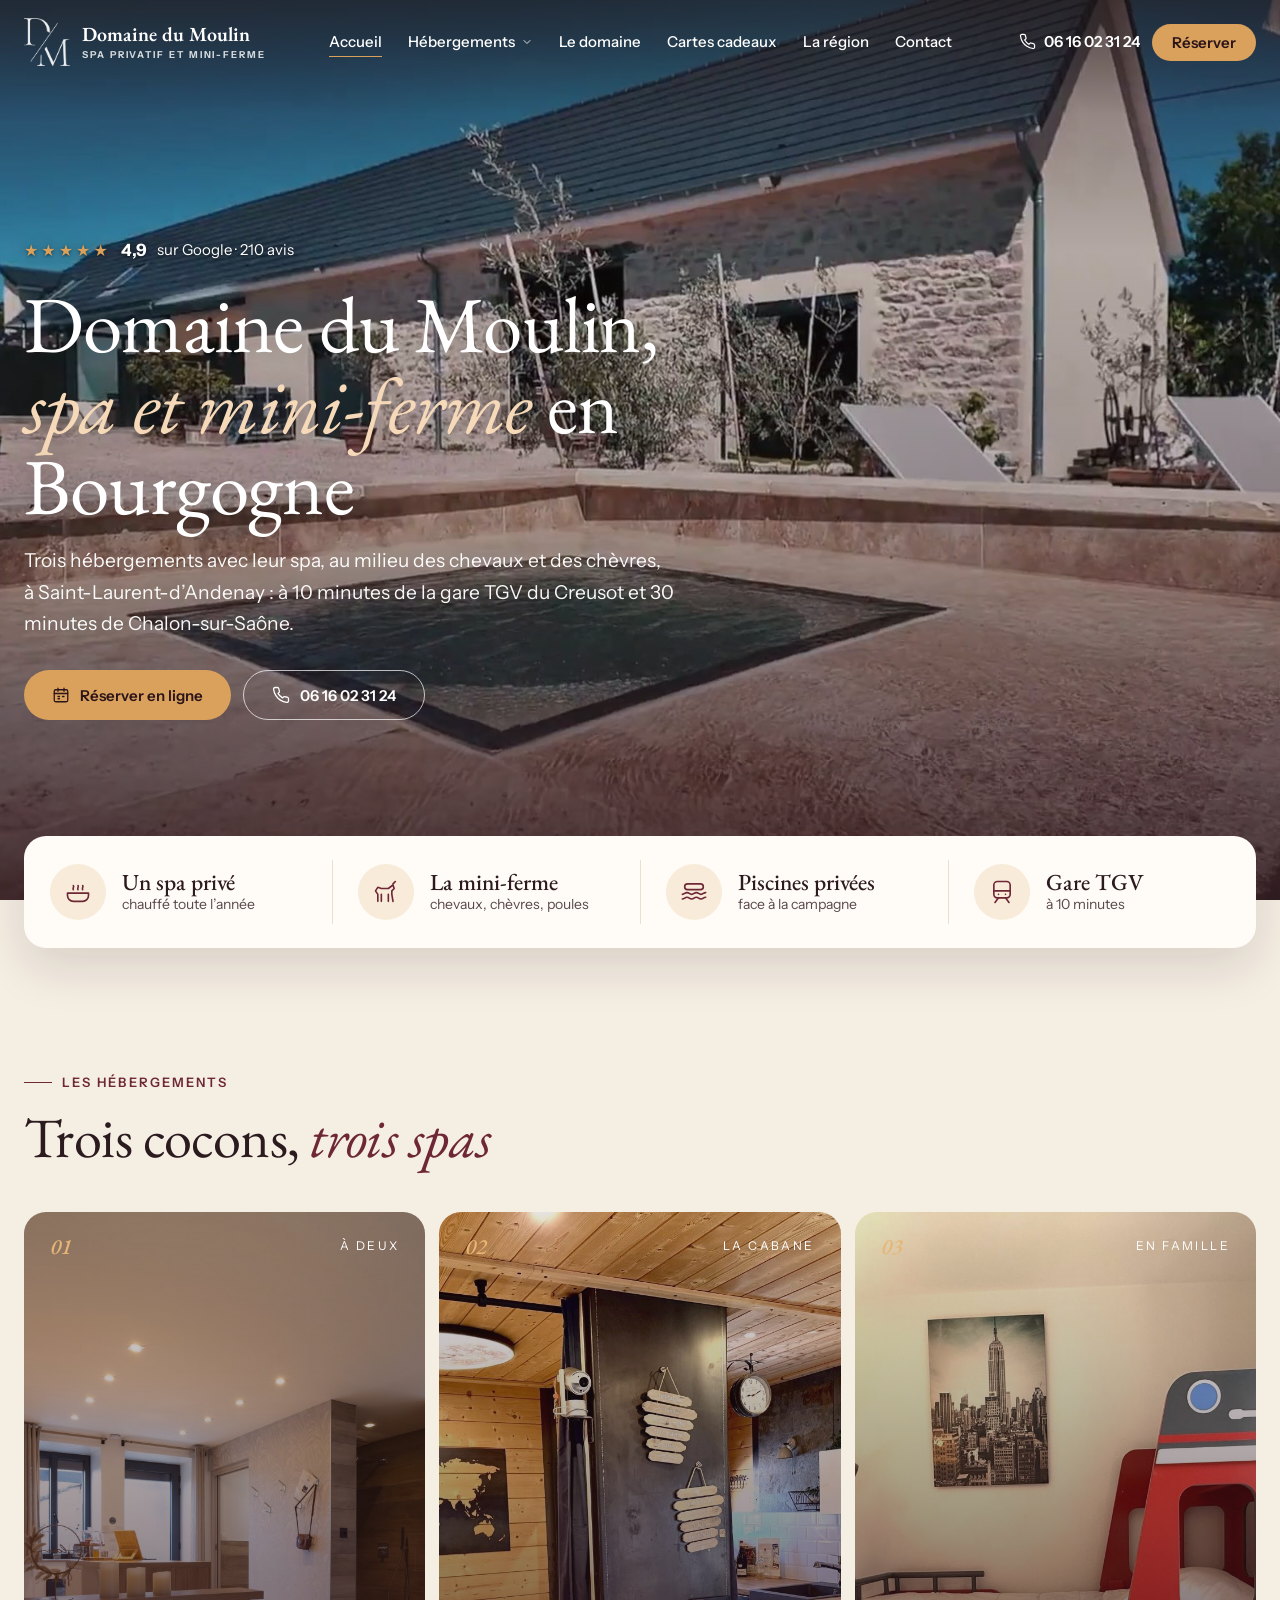
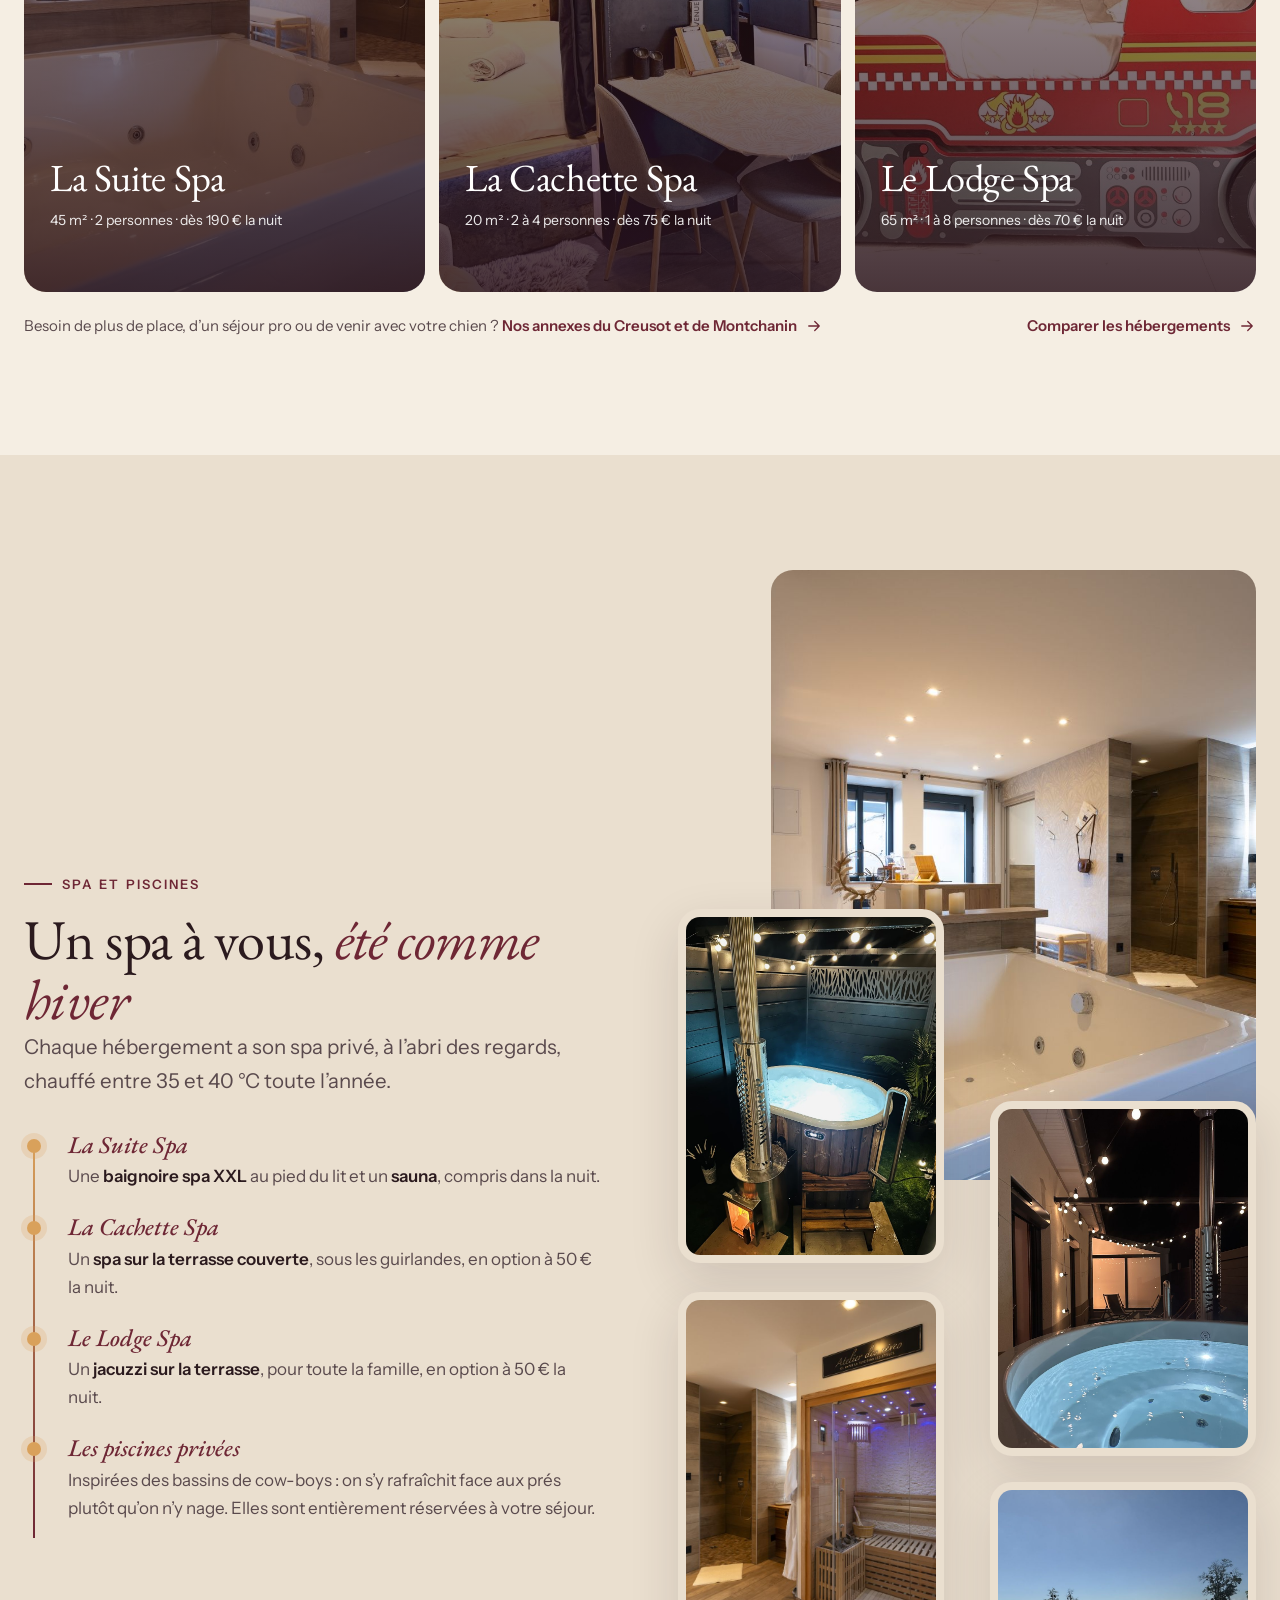
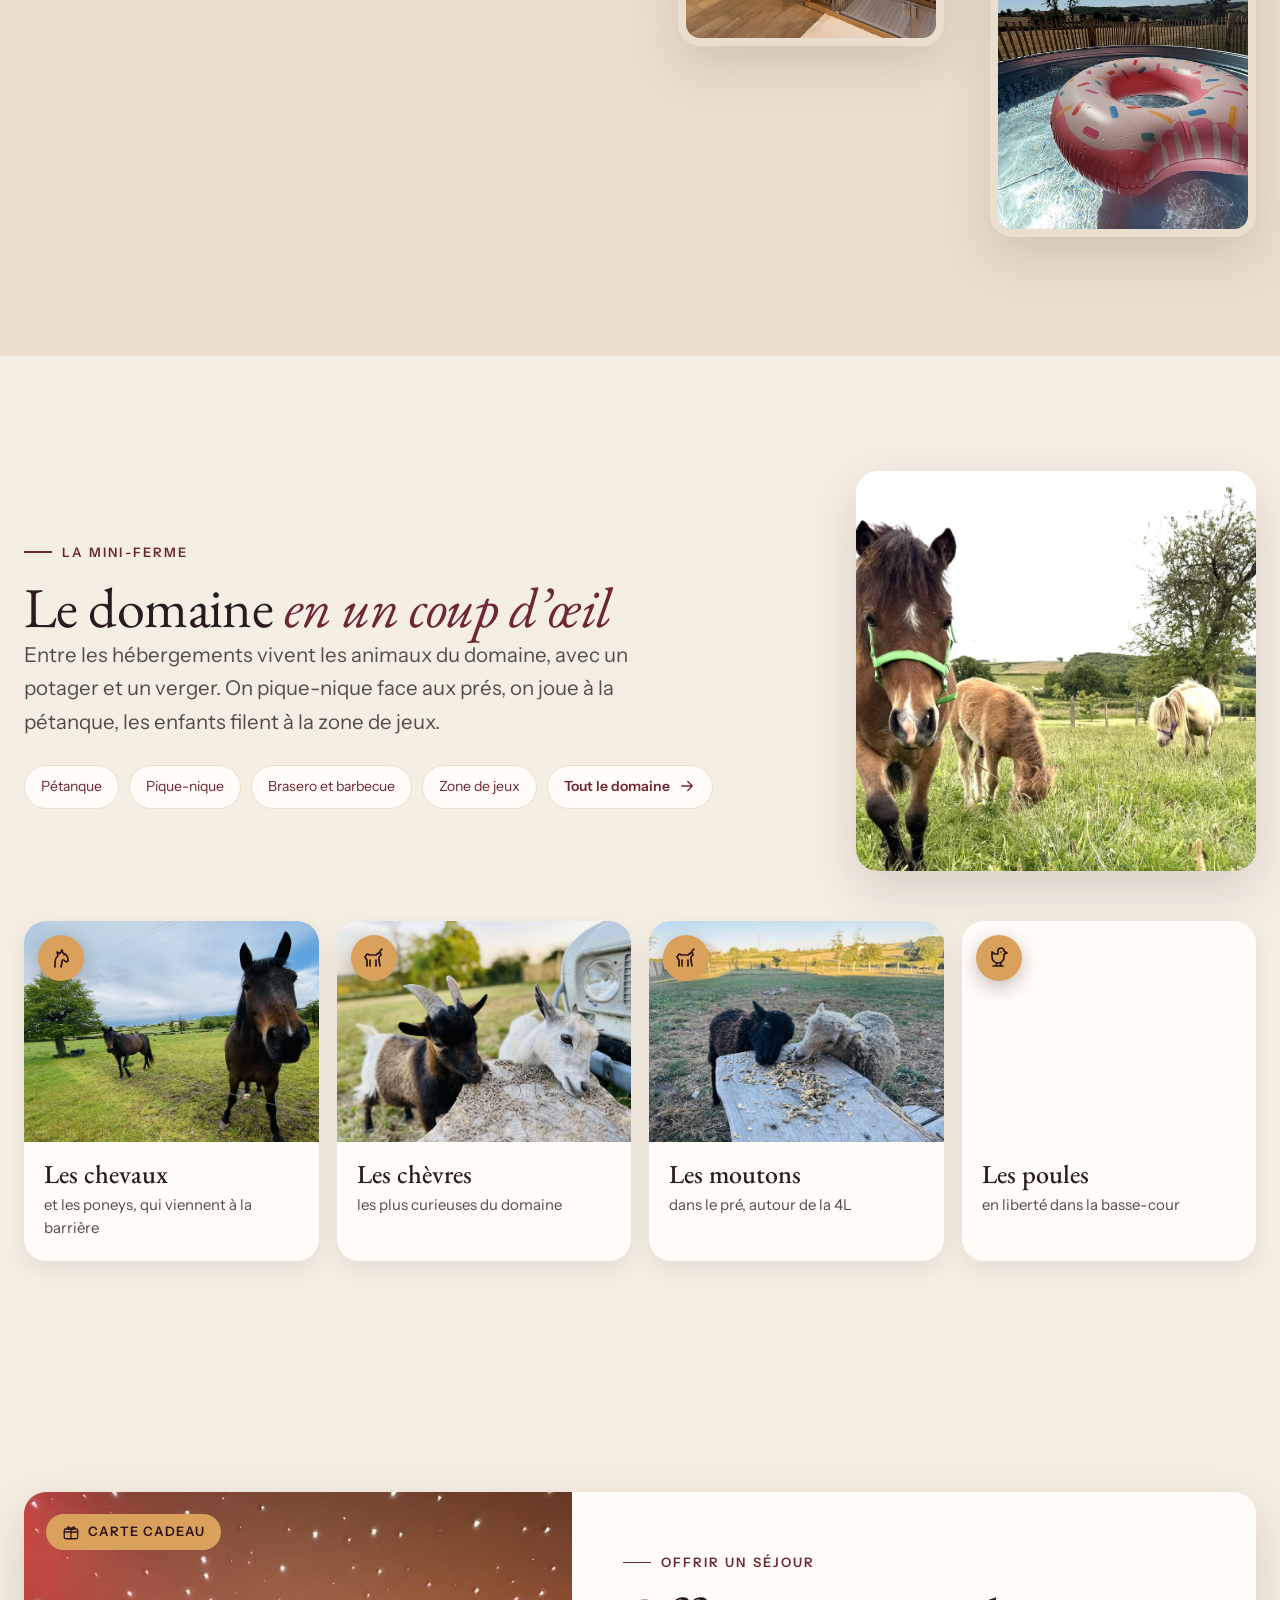
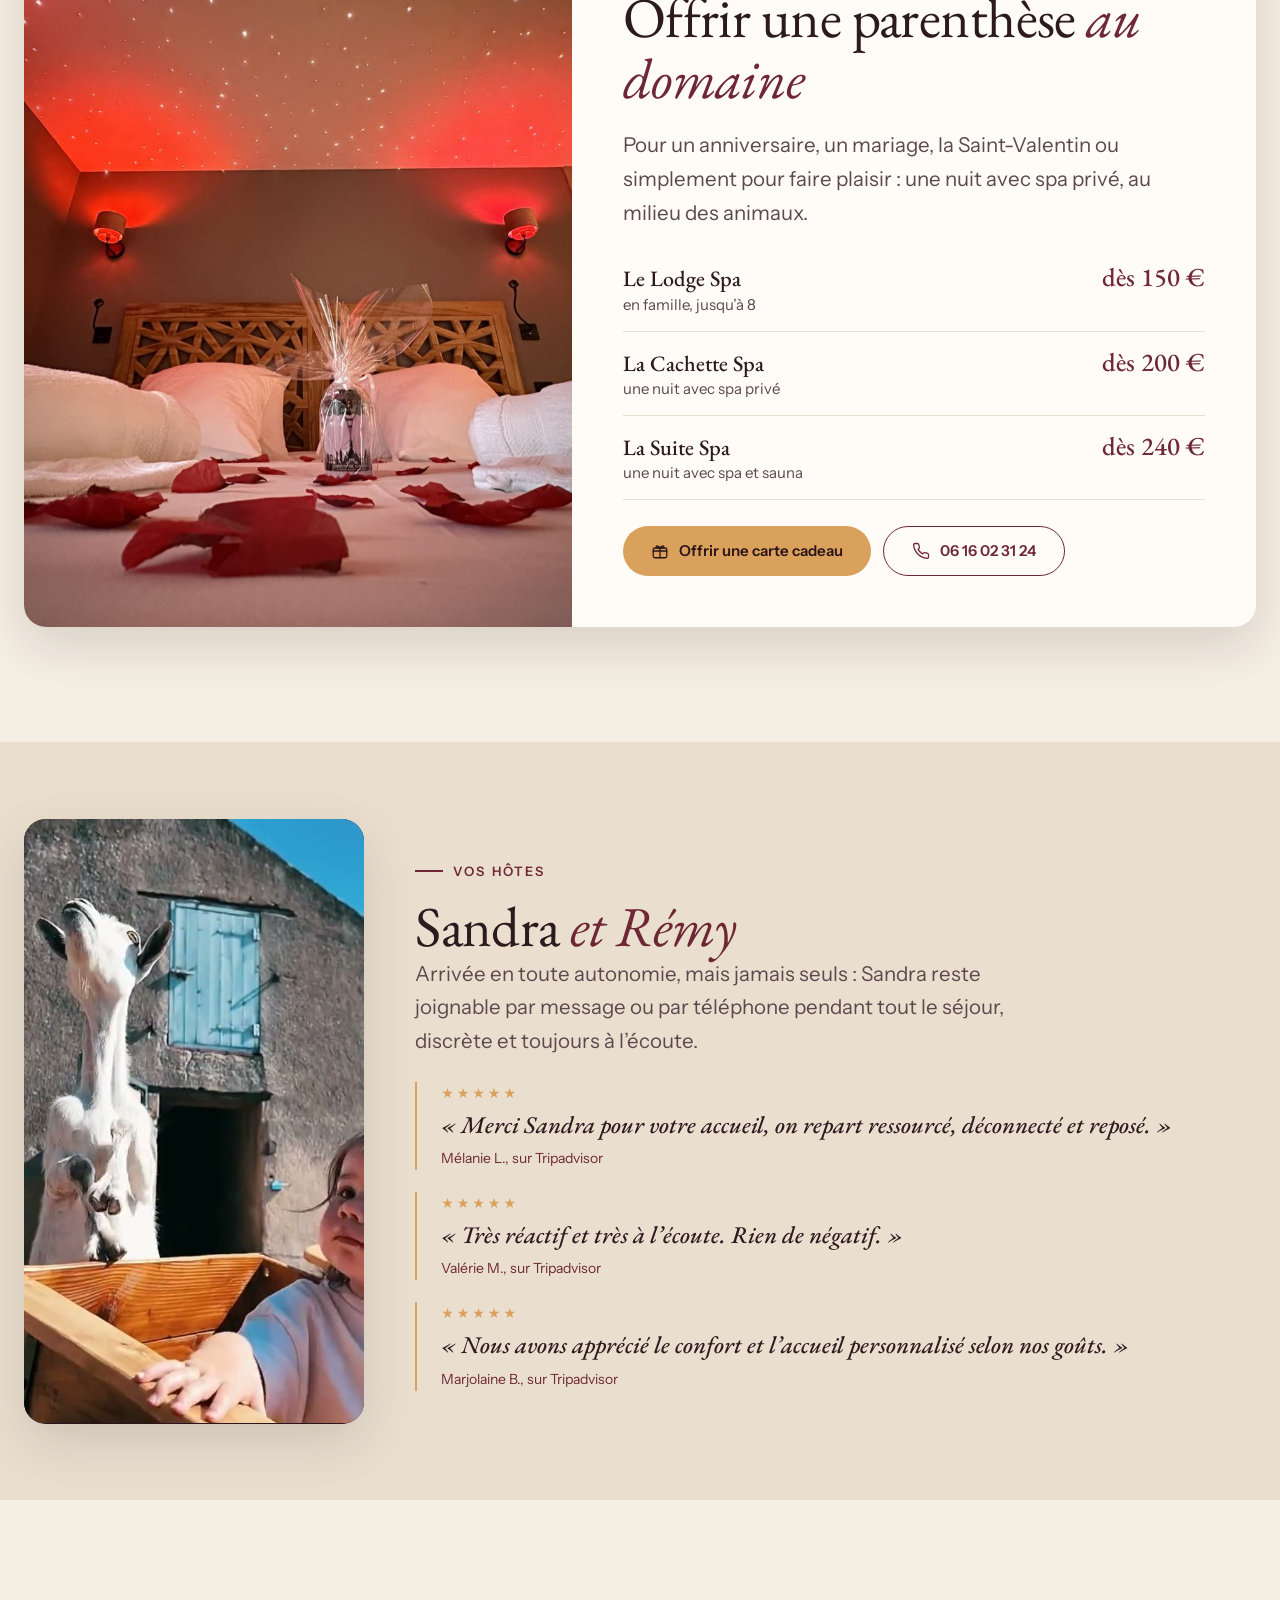
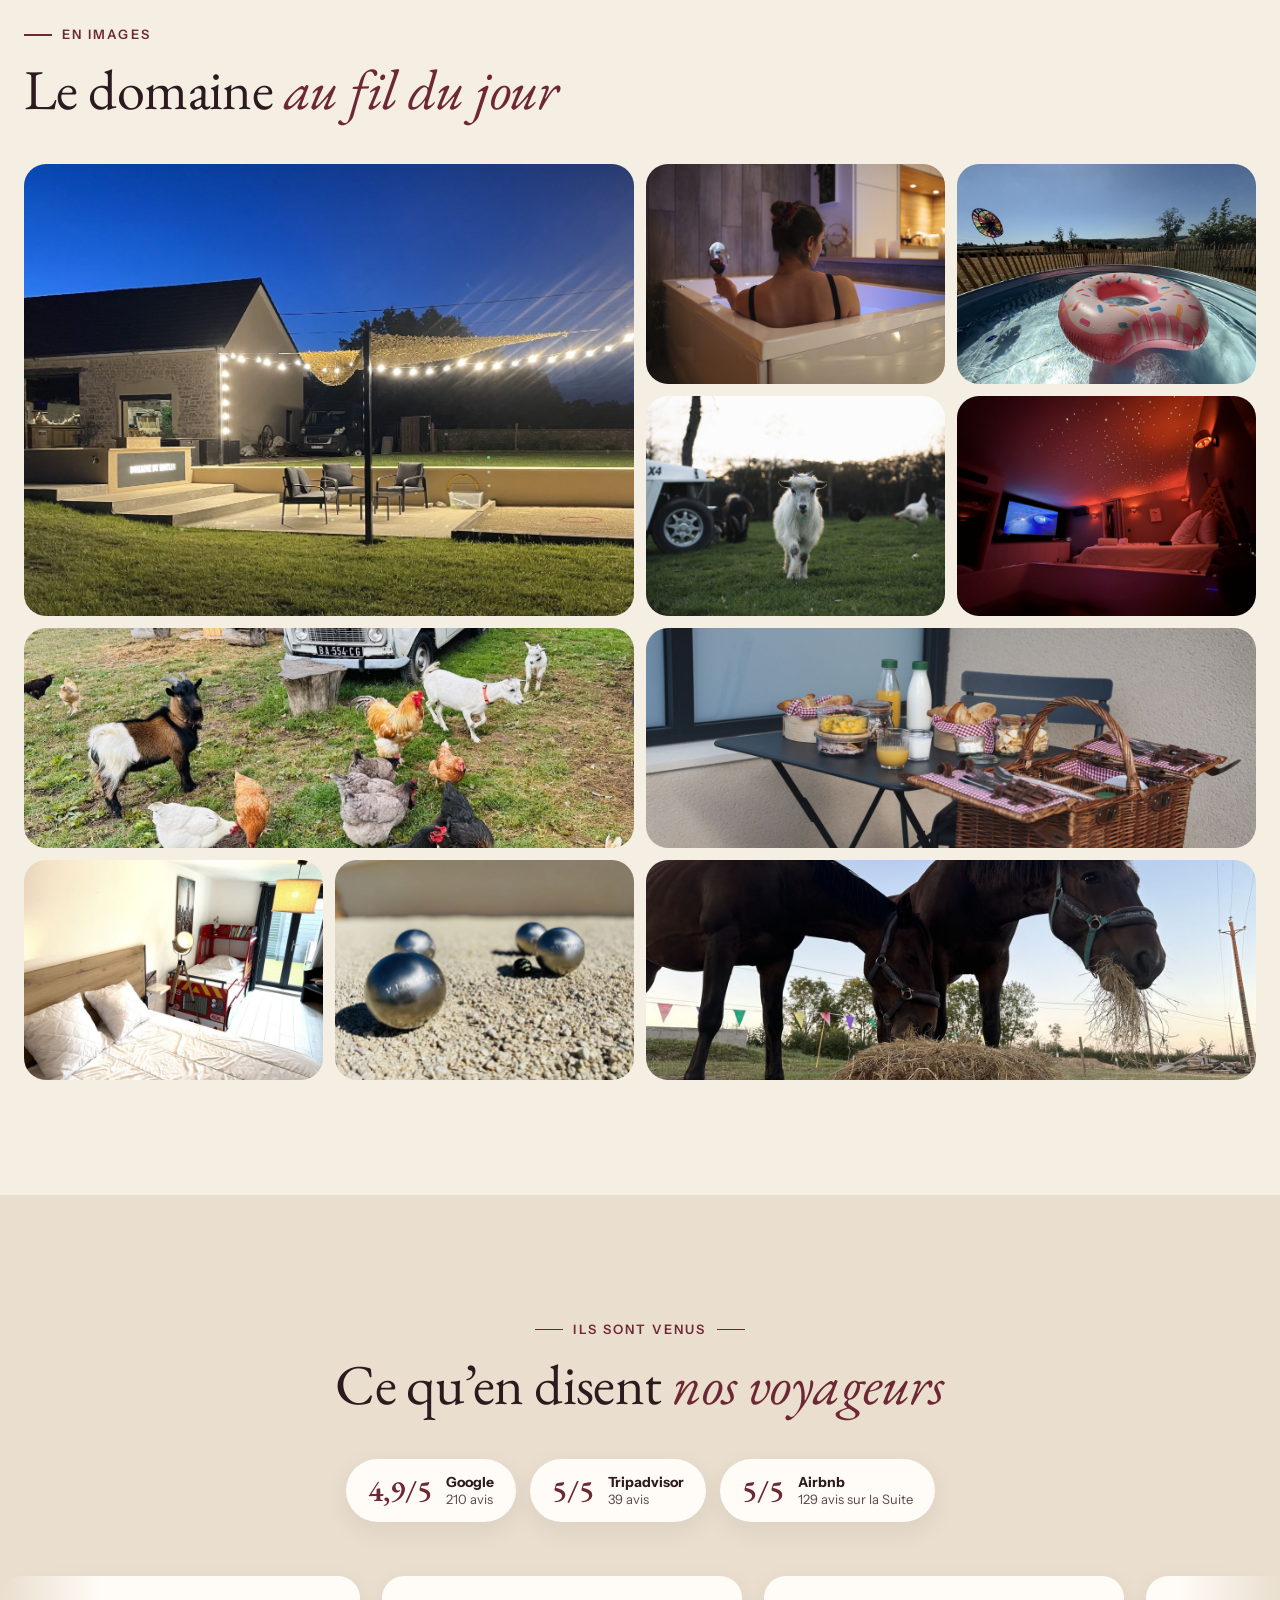
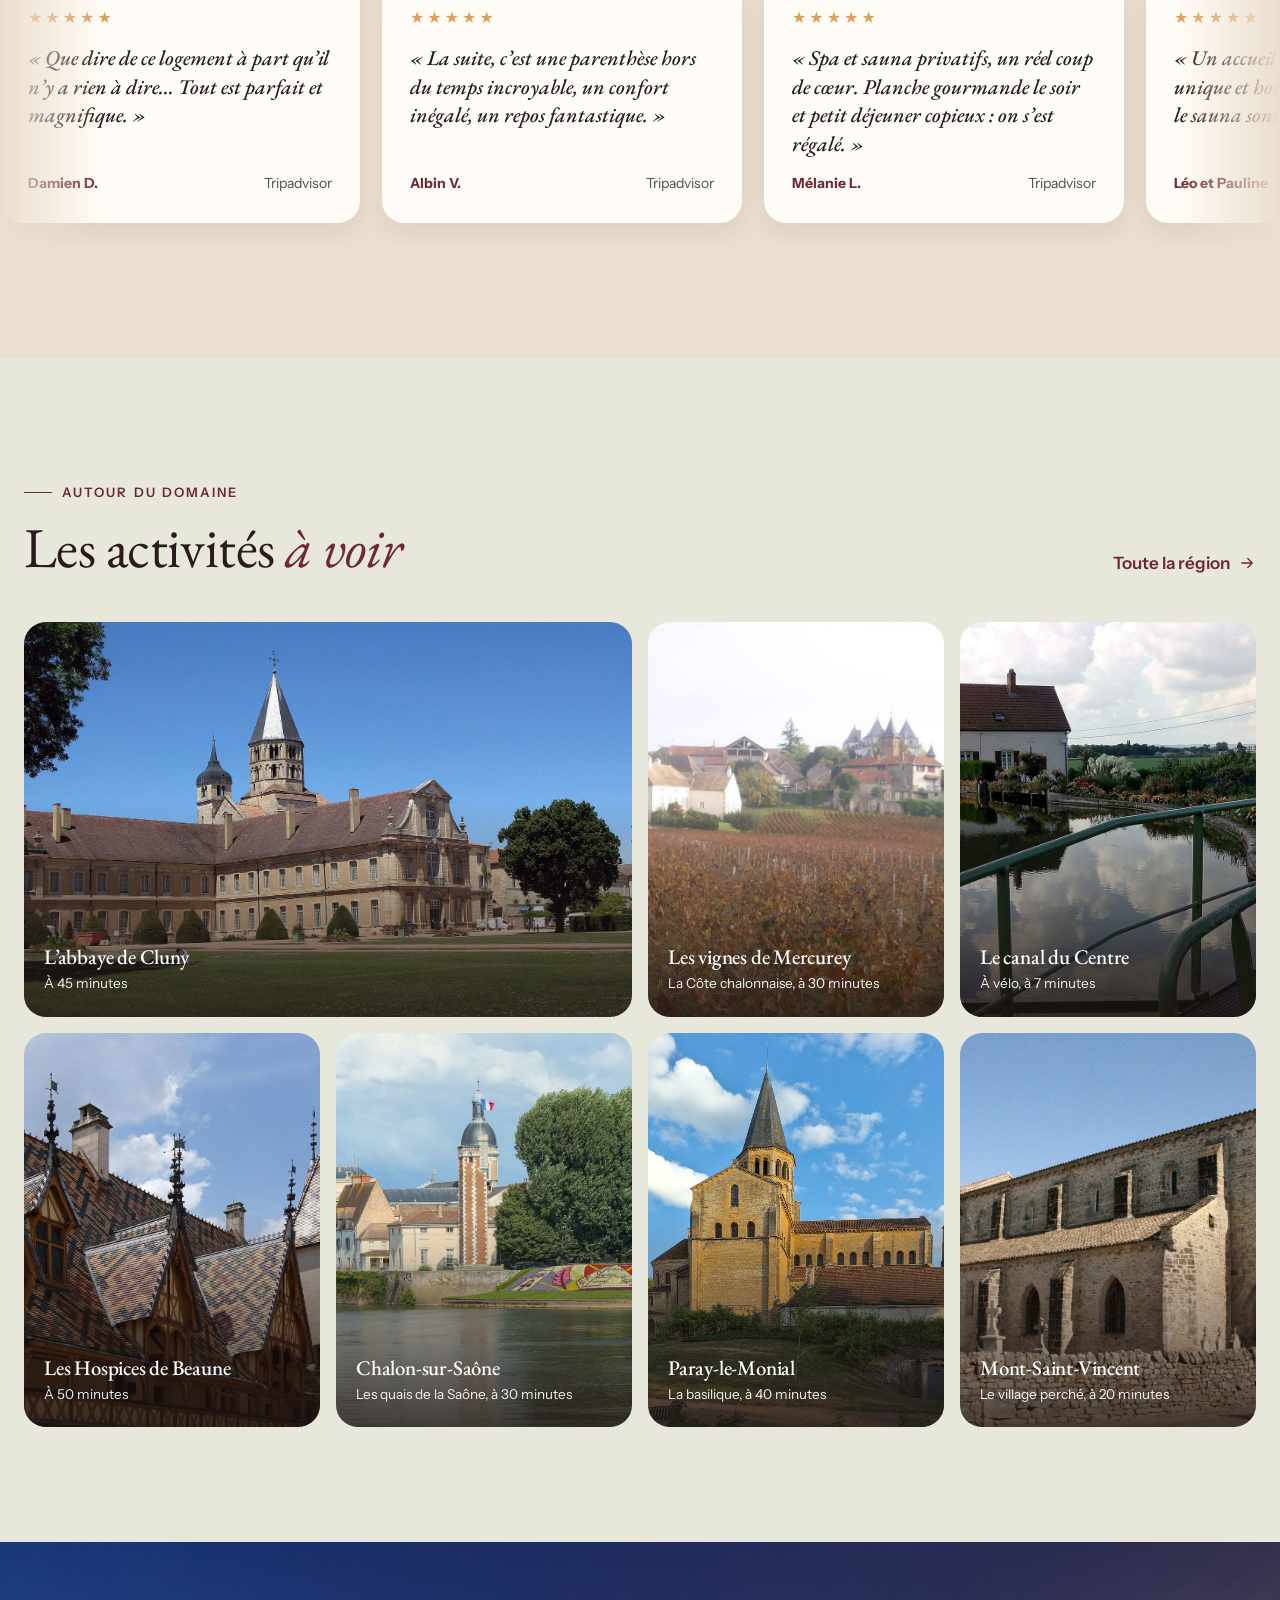
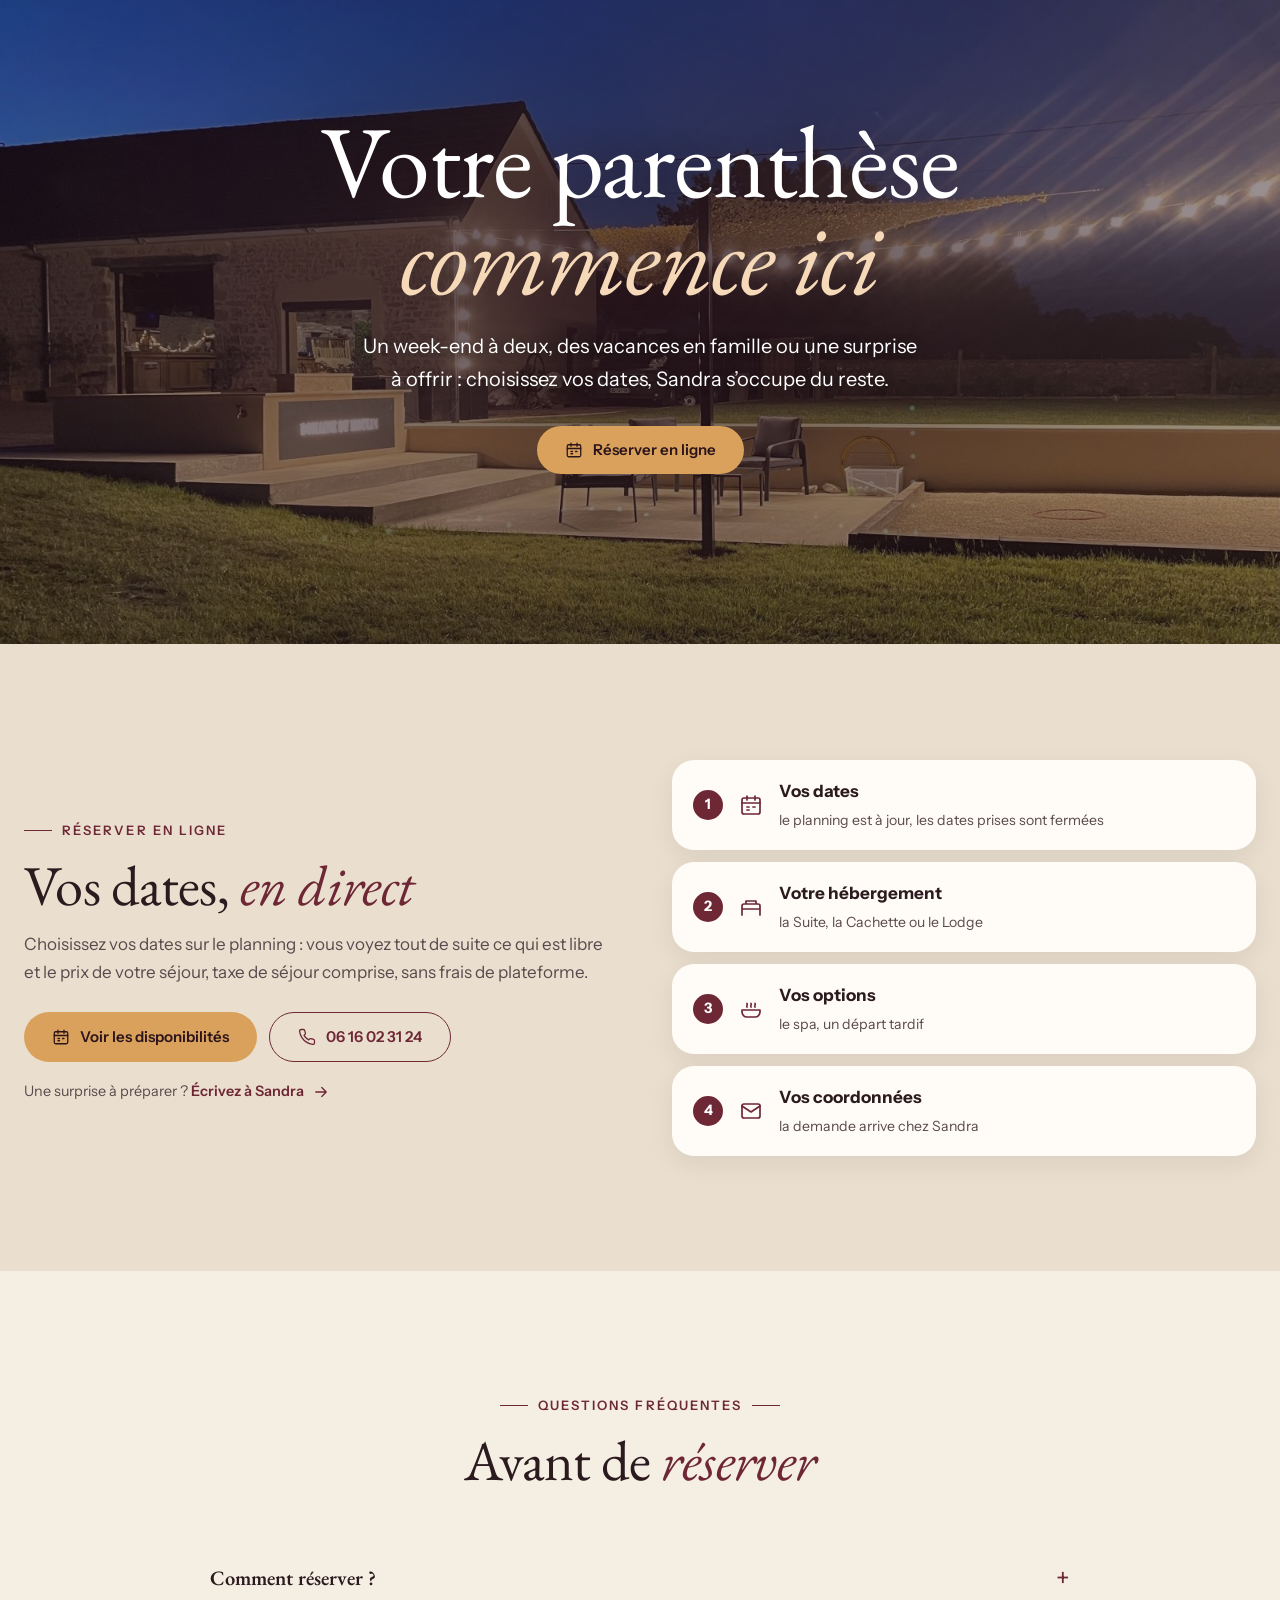
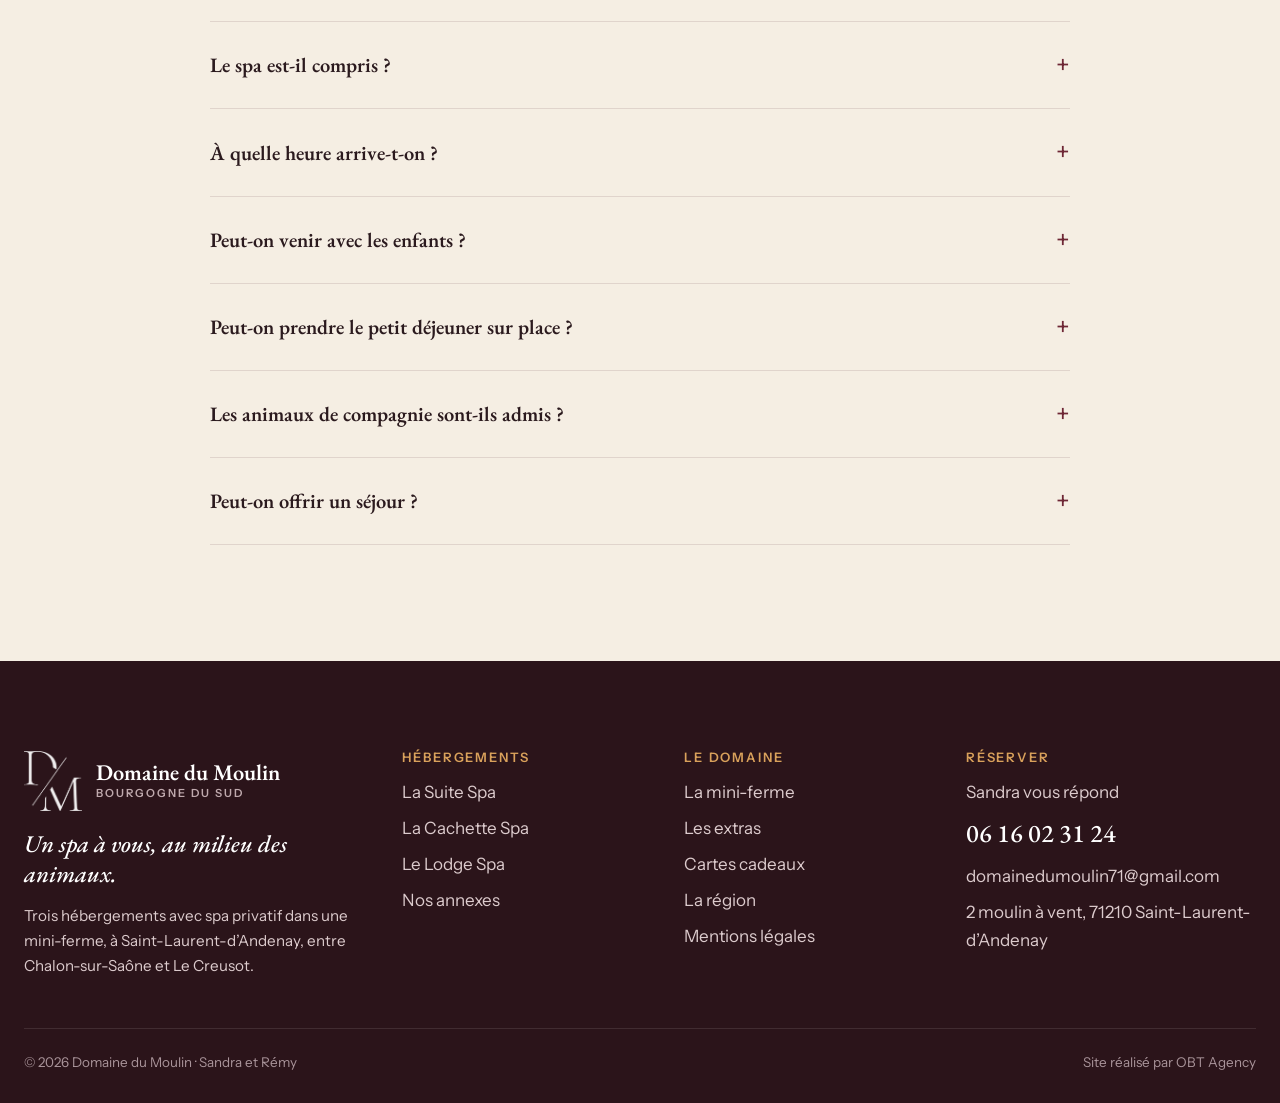
==== commit 2a2eaba4: "V2 : système visuel des Chabriers, page cartes cadeaux Co-Authored-By: Claude Opus 5.5 <noreply@anth" ====
--- a/index.html
+++ b/index.html
@@ -9,7 +9,7 @@
 <link rel="icon" href="images/monogramme-sombre.png">
 <link rel="preconnect" href="https://fonts.googleapis.com">
 <link rel="preconnect" href="https://fonts.gstatic.com" crossorigin>
-<link href="https://fonts.googleapis.com/css2?family=Manrope:wght@400;500;600;700&family=Newsreader:ital,opsz,wght@0,6..72,500;0,6..72,600;1,6..72,500&display=swap" rel="stylesheet">
+<link href="https://fonts.googleapis.com/css2?family=EB+Garamond:ital,wght@0,400;0,500;0,600;1,400;1,500;1,600&family=Instrument+Sans:wght@400;500;600&display=swap" rel="stylesheet">
 <link rel="stylesheet" href="css/style.css">
 </head>
 <body data-page="accueil">
@@ -25,6 +25,7 @@
       <li><a class="ouvrir" href="hebergements.html">Hébergements <svg viewBox="0 0 24 24" fill="none" stroke="currentColor" stroke-width="1.7" stroke-linecap="round" stroke-linejoin="round" aria-hidden="true"><path d="m6 9 6 6 6-6"/></svg></a>
         <div class="sous-menu"><a href="la-suite-spa.html"><img src="images/suite/spa.jpg" alt=""><span>La Suite Spa<small>45 m² · 2 personnes</small></span></a><a href="la-cachette-spa.html"><img src="images/cachette/interieur.jpg" alt=""><span>La Cachette Spa<small>20 m² · 2 à 4 personnes</small></span></a><a href="le-lodge-spa.html"><img src="images/lodge/camion.jpg" alt=""><span>Le Lodge Spa<small>65 m² · 1 à 8 personnes</small></span></a><a class="tous" href="hebergements.html">Comparer les hébergements</a></div></li>
       <li><a href="le-domaine.html">Le domaine</a></li>
+      <li><a href="cartes-cadeaux.html">Cartes cadeaux</a></li>
       <li><a href="la-region.html">La région</a></li>
       <li><a href="contact.html">Contact</a></li>
     </ul>
@@ -40,7 +41,7 @@
   <video class="video-fond" autoplay muted loop playsinline preload="auto" poster="images/video/affiche.jpg" aria-label="Le Domaine du Moulin en vidéo : le bassin, la Cachette, la Suite Spa et les chevaux">
     <source src="images/video/domaine.mp4" type="video/mp4">
   </video>
-  <div class="contenu">
+  <div class="contenu avec-bande">
     <a class="note-heros" href="https://www.google.com/maps/place/H%C3%B4tel+%26+Suites+avec+Spa+Privatif+en+Bourgogne+%E2%80%A2+Domaine+du+Moulin+71/@46.7229395,4.4980987,17z/data=!4m6!3m5!1s0x47f3b2a4a5115d2f:0xfd914ed8bff80048!8m2!3d46.7229395!4d4.4980987" target="_blank" rel="noopener"><span class="etoiles" role="img" aria-label="4,9 étoiles sur 5">★★★★★</span><strong>4,9</strong><span>sur Google · 210 avis</span></a>
     <h1>Domaine du Moulin, <em>spa et <span class="insecable">mini-ferme</span></em> en Bourgogne</h1>
     <p class="sous">Trois hébergements avec leur spa, au milieu des chevaux et des chèvres, à Saint-Laurent-d’Andenay : à 10 minutes de la gare TGV du Creusot et 30 minutes de Chalon-sur-Saône.</p>
@@ -51,139 +52,169 @@
   </div>
 </section>
 
-<section class="chiffres">
-  <div class="conteneur grille">
-    <div class="item"><strong>4,9 ★</strong><span>210 avis Google</span></div>
-    <div class="item"><strong>3</strong><span>hébergements avec spa</span></div>
-    <div class="item"><strong>2 à 8</strong><span>personnes selon le logement</span></div>
-    <div class="item"><strong>35 à 40 °C</strong><span>un spa chauffé toute l’année</span></div>
-    <div class="item"><strong>1 h 20</strong><span>de Paris en TGV</span></div>
-  </div>
-</section>
-
-<section class="section">
+<div class="bande-mots"><ul data-reveal><li><span class="icone"><svg viewBox="0 0 24 24" fill="none" stroke="currentColor" stroke-width="1.7" stroke-linecap="round" stroke-linejoin="round" aria-hidden="true"><path d="M3 13h18v2a5 5 0 0 1-5 5H8a5 5 0 0 1-5-5z"/><path d="M8 10c-1-1.2 1-2.3 0-3.5M12 10c-1-1.2 1-2.3 0-3.5M16 10c-1-1.2 1-2.3 0-3.5"/></svg></span><span><strong>Un spa privé</strong>chauffé toute l’année</span></li><li><span class="icone"><svg viewBox="0 0 24 24" fill="none" stroke="currentColor" stroke-width="1.7" stroke-linecap="round" stroke-linejoin="round" aria-hidden="true"><path d="M5 20v-6l-2-3 2-3 3 1h6l4-3 1 3-2 2v3l1 6M14 14v6M8 14v6M18 5l2-2"/></svg></span><span><strong>La mini-ferme</strong>chevaux, chèvres, poules</span></li><li><span class="icone"><svg viewBox="0 0 24 24" fill="none" stroke="currentColor" stroke-width="1.7" stroke-linecap="round" stroke-linejoin="round" aria-hidden="true"><path d="M2 18c2 0 2-1.5 4-1.5s2 1.5 4 1.5 2-1.5 4-1.5 2 1.5 4 1.5 2-1.5 4-1.5M2 14c2 0 2-1.5 4-1.5s2 1.5 4 1.5 2-1.5 4-1.5 2 1.5 4 1.5 2-1.5 4-1.5"/><rect x="4" y="5" width="16" height="5" rx="2.5"/></svg></span><span><strong>Piscines privées</strong>face à la campagne</span></li><li><span class="icone"><svg viewBox="0 0 24 24" fill="none" stroke="currentColor" stroke-width="1.7" stroke-linecap="round" stroke-linejoin="round" aria-hidden="true"><rect x="5" y="3" width="14" height="14" rx="3"/><path d="M5 11h14M9 17l-3 4M15 17l3 4M9 14h.01M15 14h.01"/></svg></span><span><strong>Gare TGV</strong>à 10 minutes</span></li></ul></div>
+
+<section class="section" id="hebergements">
+  <div class="conteneur">
+    <div class="entete-section"><div><span class="surtitre">Les hébergements</span><h2>Trois cocons, <em class="it">trois spas</em></h2></div></div>
+    <div class="portes" data-reveal>
+      <a class="porte" href="la-suite-spa.html">
+        <img src="images/suite/spa.jpg" alt="La Suite Spa" loading="lazy" decoding="async">
+        <span class="num">01</span><span class="verbe">À deux</span>
+        <div class="bas">
+          <h3>La Suite Spa</h3>
+          <div class="infos">45 m² · 2 personnes · dès 190 € la nuit</div>
+          <p>Une baignoire spa XXL au pied du lit, un sauna, une douche ciel de pluie et un lit qui semble flotter.</p>
+          <span class="btn btn-plein">Voir la Suite</span>
+        </div>
+      </a>
+      <a class="porte" href="la-cachette-spa.html">
+        <img src="images/cachette/interieur.jpg" alt="La Cachette Spa" loading="lazy" decoding="async">
+        <span class="num">02</span><span class="verbe">La cabane</span>
+        <div class="bas">
+          <h3>La Cachette Spa</h3>
+          <div class="infos">20 m² · 2 à 4 personnes · dès 75 € la nuit</div>
+          <p>Une cabane en bois avec son écran de cinéma, sa terrasse couverte et son spa en option.</p>
+          <span class="btn btn-plein">Voir la Cachette</span>
+        </div>
+      </a>
+      <a class="porte" href="le-lodge-spa.html">
+        <img src="images/lodge/camion.jpg" alt="Le Lodge Spa" loading="lazy" decoding="async">
+        <span class="num">03</span><span class="verbe">En famille</span>
+        <div class="bas">
+          <h3>Le Lodge Spa</h3>
+          <div class="infos">65 m² · 1 à 8 personnes · dès 70 € la nuit</div>
+          <p>Deux chambres, un lit camion de pompier, une cuisine et un jacuzzi sur la terrasse en option.</p>
+          <span class="btn btn-plein">Voir le Lodge</span>
+        </div>
+      </a>
+    </div>
+    <div class="sous-portes"><span>Besoin de plus de place, d’un séjour pro ou de venir avec votre chien ? <a class="lien-fleche" href="hebergements.html#annexes">Nos annexes du Creusot et de Montchanin <svg viewBox="0 0 24 24" fill="none" stroke="currentColor" stroke-width="1.7" stroke-linecap="round" stroke-linejoin="round" aria-hidden="true"><path d="M5 12h14M13 6l6 6-6 6"/></svg></a></span><a class="lien-fleche" href="hebergements.html">Comparer les hébergements <svg viewBox="0 0 24 24" fill="none" stroke="currentColor" stroke-width="1.7" stroke-linecap="round" stroke-linejoin="round" aria-hidden="true"><path d="M5 12h14M13 6l6 6-6 6"/></svg></a></div>
+  </div>
+</section>
+
+<section class="section creme" id="spa">
+  <div class="conteneur split">
+    <div data-reveal>
+      <span class="surtitre">Spa et piscines</span>
+      <h2>Un spa à vous, <em class="it">été comme hiver</em></h2>
+      <p class="chapeau">Chaque hébergement a son spa privé, à l’abri des regards, chauffé entre 35 et 40 °C toute l’année.</p>
+      <ol class="liste-spas">
+        <li><span class="nom">La Suite Spa</span><p>Une <strong>baignoire spa XXL</strong> au pied du lit et un <strong>sauna</strong>, compris dans la nuit.</p></li>
+        <li><span class="nom">La Cachette Spa</span><p>Un <strong>spa sur la terrasse couverte</strong>, sous les guirlandes, en option à 50 € la nuit.</p></li>
+        <li><span class="nom">Le Lodge Spa</span><p>Un <strong>jacuzzi sur la terrasse</strong>, pour toute la famille, en option à 50 € la nuit.</p></li>
+        <li><span class="nom">Les piscines privées</span><p>Inspirées des bassins de cow-boys : on s’y rafraîchit face aux prés plutôt qu’on n’y nage. Elles sont entièrement réservées à votre séjour.</p></li>
+      </ol>
+    </div>
+    <div class="collage" data-reveal>
+      <div class="superposees">
+        <div class="grande photo-cadre"><img src="images/suite/spa.jpg" alt="La baignoire spa XXL de la Suite" loading="lazy" decoding="async"></div>
+        <div class="petite photo-cadre"><img src="images/cachette/bain-nordique.jpg" alt="Le spa de la Cachette sous les guirlandes" loading="lazy" decoding="async"></div>
+      </div>
+      <div class="quinconce">
+        <div class="photo-cadre"><img src="images/lodge/spa-nuit.jpg" alt="Le jacuzzi du Lodge le soir" loading="lazy" decoding="async"></div>
+        <div class="photo-cadre"><img src="images/suite/sauna.jpg" alt="Le sauna de la Suite" loading="lazy" decoding="async"></div>
+        <div class="photo-cadre"><img src="images/cachette/piscine.jpg" alt="La piscine privée de la Cachette" loading="lazy" decoding="async"></div>
+      </div>
+    </div>
+  </div>
+</section>
+
+<section class="section" id="mini-ferme">
+  <div class="conteneur">
+    <div class="plan-haut">
+      <div data-reveal>
+        <span class="surtitre">La mini-ferme</span>
+        <h2>Le domaine <em class="it">en un coup d’œil</em></h2>
+        <p class="chapeau">Entre les hébergements vivent les animaux du domaine, avec un potager et un verger. On pique-nique face aux prés, on joue à la pétanque, les enfants filent à la zone de jeux.</p>
+        <ul class="pastilles-claires"><li>Pétanque</li><li>Pique-nique</li><li>Brasero et barbecue</li><li>Zone de jeux</li><li><a class="lien-fleche" href="le-domaine.html">Tout le domaine <svg viewBox="0 0 24 24" fill="none" stroke="currentColor" stroke-width="1.7" stroke-linecap="round" stroke-linejoin="round" aria-hidden="true"><path d="M5 12h14M13 6l6 6-6 6"/></svg></a></li></ul>
+      </div>
+      <div class="plan-photo" data-reveal><img src="images/ferme/poneys.jpg" alt="Les poneys du domaine dans le pré" loading="lazy" decoding="async"></div>
+    </div>
+    <ul class="blocs" data-reveal>
+      <li><div class="bloc"><img src="images/ferme/chevaux.jpg" alt="Les chevaux" loading="lazy" decoding="async"><span class="pastille"><svg viewBox="0 0 24 24" fill="none" stroke="currentColor" stroke-width="1.7" stroke-linecap="round" stroke-linejoin="round" aria-hidden="true"><path d="M6 21v-5c0-3 1.5-5 3-6.5L8 6l3 1.5L13 4l1 3c3 1 5 3.5 5 7v1l-2 1-2-2h-1.5L12 21"/><path d="M15 9h.01"/></svg></span><span class="texte"><strong>Les chevaux</strong><small>et les poneys, qui viennent à la barrière</small></span></div></li>
+      <li><div class="bloc"><img src="images/ferme/chevres.jpg" alt="Les chèvres" loading="lazy" decoding="async"><span class="pastille"><svg viewBox="0 0 24 24" fill="none" stroke="currentColor" stroke-width="1.7" stroke-linecap="round" stroke-linejoin="round" aria-hidden="true"><path d="M5 20v-6l-2-3 2-3 3 1h6l4-3 1 3-2 2v3l1 6M14 14v6M8 14v6M18 5l2-2"/></svg></span><span class="texte"><strong>Les chèvres</strong><small>les plus curieuses du domaine</small></span></div></li>
+      <li><div class="bloc"><img src="images/ferme/moutons.jpg" alt="Les moutons" loading="lazy" decoding="async"><span class="pastille"><svg viewBox="0 0 24 24" fill="none" stroke="currentColor" stroke-width="1.7" stroke-linecap="round" stroke-linejoin="round" aria-hidden="true"><path d="M5 20v-6l-2-3 2-3 3 1h6l4-3 1 3-2 2v3l1 6M14 14v6M8 14v6M18 5l2-2"/></svg></span><span class="texte"><strong>Les moutons</strong><small>dans le pré, autour de la 4L</small></span></div></li>
+      <li><div class="bloc"><img src="images/ferme/poules.jpg" alt="Les poules" loading="lazy" decoding="async"><span class="pastille"><svg viewBox="0 0 24 24" fill="none" stroke="currentColor" stroke-width="1.7" stroke-linecap="round" stroke-linejoin="round" aria-hidden="true"><path d="M6 20h10M9 20l1-3M13 20l1-3M5 11a6 6 0 0 0 12 0V8l3-1-3-2a3 3 0 0 0-6 0v3H8L5 6z"/><path d="M14 6h.01"/></svg></span><span class="texte"><strong>Les poules</strong><small>en liberté dans la basse-cour</small></span></div></li>
+    </ul>
+  </div>
+</section>
+
+<section class="section" id="carte-cadeau">
+  <div class="conteneur">
+    <div class="cadeau" data-reveal>
+      <div class="photo"><img src="images/suite/petales.jpg" alt="La Suite Spa décorée de pétales de roses" loading="lazy" decoding="async"><span class="ruban"><svg viewBox="0 0 24 24" fill="none" stroke="currentColor" stroke-width="1.7" stroke-linecap="round" stroke-linejoin="round" aria-hidden="true"><rect x="3" y="8" width="18" height="13" rx="2"/><path d="M12 8v13M3 12h18M12 8c-1.5-3-5-3.5-5-1.5S10 8 12 8zM12 8c1.5-3 5-3.5 5-1.5S14 8 12 8z"/></svg> Carte cadeau</span></div>
+      <div class="texte">
+        <span class="surtitre">Offrir un séjour</span>
+        <h2>Offrir une parenthèse <em class="it">au domaine</em></h2>
+        <p class="chapeau">Pour un anniversaire, un mariage, la Saint-Valentin ou simplement pour faire plaisir : une nuit avec spa privé, au milieu des animaux.</p>
+        <ul class="offres">
+          <li><span><strong>Le Lodge Spa</strong>en famille, jusqu’à 8</span><b>dès 150 €</b></li>
+          <li><span><strong>La Cachette Spa</strong>une nuit avec spa privé</span><b>dès 200 €</b></li>
+          <li><span><strong>La Suite Spa</strong>une nuit avec spa et sauna</span><b>dès 240 €</b></li>
+        </ul>
+        <div class="boutons"><a class="btn btn-plein" href="cartes-cadeaux.html"><svg viewBox="0 0 24 24" fill="none" stroke="currentColor" stroke-width="1.7" stroke-linecap="round" stroke-linejoin="round" aria-hidden="true"><rect x="3" y="8" width="18" height="13" rx="2"/><path d="M12 8v13M3 12h18M12 8c-1.5-3-5-3.5-5-1.5S10 8 12 8zM12 8c1.5-3 5-3.5 5-1.5S14 8 12 8z"/></svg> Offrir une carte cadeau</a><a class="btn btn-contour" href="tel:+33616023124"><svg viewBox="0 0 24 24" fill="none" stroke="currentColor" stroke-width="1.7" stroke-linecap="round" stroke-linejoin="round" aria-hidden="true"><path d="M22 16.9v3a2 2 0 0 1-2.2 2 19.8 19.8 0 0 1-8.6-3.1 19.5 19.5 0 0 1-6-6A19.8 19.8 0 0 1 2.1 4.2 2 2 0 0 1 4.1 2h3a2 2 0 0 1 2 1.7c.1 1 .4 1.9.7 2.8a2 2 0 0 1-.5 2.1L8 9.9a16 16 0 0 0 6 6l1.3-1.3a2 2 0 0 1 2.1-.4c.9.3 1.8.6 2.8.7a2 2 0 0 1 1.7 2z"/></svg> 06 16 02 31 24</a></div>
+      </div>
+    </div>
+  </div>
+</section>
+
+<section class="section creme compacte" id="hotes">
+  <div class="conteneur hotes">
+    <div class="video-verticale" data-reveal><video autoplay muted loop playsinline preload="metadata" poster="images/video/hotes-affiche.jpg" aria-label="Le petit déjeuner dehors, les chèvres et les poneys du domaine"><source src="images/video/hotes-vertical.mp4" type="video/mp4"></video></div>
+    <div data-reveal>
+      <span class="surtitre">Vos hôtes</span>
+      <h2>Sandra <em class="it">et Rémy</em></h2>
+      <p class="chapeau">Arrivée en toute autonomie, mais jamais seuls : Sandra reste joignable par message ou par téléphone pendant tout le séjour, discrète et toujours à l’écoute.</p>
+      <ul class="citations">
+        <li><span class="etoiles" role="img" aria-label="5 étoiles sur 5">★★★★★</span><q>Merci Sandra pour votre accueil, on repart ressourcé, déconnecté et reposé.</q><cite>Mélanie L., sur Tripadvisor</cite></li>
+        <li><span class="etoiles" role="img" aria-label="5 étoiles sur 5">★★★★★</span><q>Très réactif et très à l’écoute. Rien de négatif.</q><cite>Valérie M., sur Tripadvisor</cite></li>
+        <li><span class="etoiles" role="img" aria-label="5 étoiles sur 5">★★★★★</span><q>Nous avons apprécié le confort et l’accueil personnalisé selon nos goûts.</q><cite>Marjolaine B., sur Tripadvisor</cite></li>
+      </ul>
+    </div>
+  </div>
+</section>
+
+<section class="section" id="images">
+  <div class="conteneur">
+    <div class="entete-section"><div><span class="surtitre">En images</span><h2>Le domaine <em class="it">au fil du jour</em></h2></div></div>
+    <div class="mosaique longue" data-reveal><button class="" data-galerie="images/domaine/terrasse-soir.jpg" data-legende="Le domaine à la tombée de la nuit" aria-label="Agrandir : Le domaine à la tombée de la nuit"><img src="images/domaine/terrasse-soir.jpg" alt="Le domaine à la tombée de la nuit" loading="lazy" decoding="async"><span>Le domaine à la tombée de la nuit</span></button><button class="" data-galerie="images/suite/bain.jpg" data-legende="Un verre dans le spa" aria-label="Agrandir : Un verre dans le spa"><img src="images/suite/bain.jpg" alt="Un verre dans le spa" loading="lazy" decoding="async"><span>Un verre dans le spa</span></button><button class="" data-galerie="images/cachette/piscine.jpg" data-legende="La piscine de la Cachette" aria-label="Agrandir : La piscine de la Cachette"><img src="images/cachette/piscine.jpg" alt="La piscine de la Cachette" loading="lazy" decoding="async"><span>La piscine de la Cachette</span></button><button class="" data-galerie="images/ferme/chevre-jeep.jpg" data-legende="Les chèvres" aria-label="Agrandir : Les chèvres"><img src="images/ferme/chevre-jeep.jpg" alt="Les chèvres" loading="lazy" decoding="async"><span>Les chèvres</span></button><button class="" data-galerie="images/suite/ciel-etoile.jpg" data-legende="Le ciel étoilé de la Suite" aria-label="Agrandir : Le ciel étoilé de la Suite"><img src="images/suite/ciel-etoile.jpg" alt="Le ciel étoilé de la Suite" loading="lazy" decoding="async"><span>Le ciel étoilé de la Suite</span></button><button class="" data-galerie="images/ferme/basse-cour.jpg" data-legende="La basse-cour et la 4L" aria-label="Agrandir : La basse-cour et la 4L"><img src="images/ferme/basse-cour.jpg" alt="La basse-cour et la 4L" loading="lazy" decoding="async"><span>La basse-cour et la 4L</span></button><button class="" data-galerie="images/domaine/petit-dejeuner.jpg" data-legende="Le petit déjeuner dehors" aria-label="Agrandir : Le petit déjeuner dehors"><img src="images/domaine/petit-dejeuner.jpg" alt="Le petit déjeuner dehors" loading="lazy" decoding="async"><span>Le petit déjeuner dehors</span></button><button class="" data-galerie="images/lodge/chambre-2.jpg" data-legende="La chambre des enfants" aria-label="Agrandir : La chambre des enfants"><img src="images/lodge/chambre-2.jpg" alt="La chambre des enfants" loading="lazy" decoding="async"><span>La chambre des enfants</span></button><button class="" data-galerie="images/domaine/petanque.jpg" data-legende="Une partie de pétanque" aria-label="Agrandir : Une partie de pétanque"><img src="images/domaine/petanque.jpg" alt="Une partie de pétanque" loading="lazy" decoding="async"><span>Une partie de pétanque</span></button><button class="" data-galerie="images/ferme/chevaux-foin.jpg" data-legende="Les chevaux et leur foin" aria-label="Agrandir : Les chevaux et leur foin"><img src="images/ferme/chevaux-foin.jpg" alt="Les chevaux et leur foin" loading="lazy" decoding="async"><span>Les chevaux et leur foin</span></button></div>
+  </div>
+</section>
+
+<section class="section creme" id="avis">
+  <div class="entete-section centre conteneur"><div><span class="surtitre">Ils sont venus</span><h2>Ce qu’en disent <em class="it">nos voyageurs</em></h2></div></div>
+  <div class="notes" data-reveal>
+    <a class="note" href="https://www.google.com/maps/place/H%C3%B4tel+%26+Suites+avec+Spa+Privatif+en+Bourgogne+%E2%80%A2+Domaine+du+Moulin+71/@46.7229395,4.4980987,17z/data=!4m6!3m5!1s0x47f3b2a4a5115d2f:0xfd914ed8bff80048!8m2!3d46.7229395!4d4.4980987" target="_blank" rel="noopener"><span class="chiffre">4,9/5</span><span class="detail"><strong>Google</strong>210 avis</span></a>
+    <span class="note"><span class="chiffre">5/5</span><span class="detail"><strong>Tripadvisor</strong>39 avis</span></span>
+    <span class="note"><span class="chiffre">5/5</span><span class="detail"><strong>Airbnb</strong>129 avis sur la Suite</span></span>
+  </div>
+  <div class="defile" data-reveal><div class="piste"><article class="carte-avis"><span class="etoiles" role="img" aria-label="5 étoiles sur 5">★★★★★</span><blockquote>« Que dire de ce logement à part qu’il n’y a rien à dire… Tout est parfait et magnifique. »</blockquote><footer><strong>Damien D.</strong><span>Tripadvisor</span></footer></article><article class="carte-avis"><span class="etoiles" role="img" aria-label="5 étoiles sur 5">★★★★★</span><blockquote>« La suite, c’est une parenthèse hors du temps incroyable, un confort inégalé, un repos fantastique. »</blockquote><footer><strong>Albin V.</strong><span>Tripadvisor</span></footer></article><article class="carte-avis"><span class="etoiles" role="img" aria-label="5 étoiles sur 5">★★★★★</span><blockquote>« Spa et sauna privatifs, un réel coup de cœur. Planche gourmande le soir et petit déjeuner copieux : on s’est régalé. »</blockquote><footer><strong>Mélanie L.</strong><span>Tripadvisor</span></footer></article><article class="carte-avis"><span class="etoiles" role="img" aria-label="5 étoiles sur 5">★★★★★</span><blockquote>« Un accueil chaleureux dans un lieu unique et hors du temps. Le jacuzzi et le sauna sont tops. »</blockquote><footer><strong>Léo et Pauline</strong><span>Avis client</span></footer></article><article class="carte-avis"><span class="etoiles" role="img" aria-label="5 étoiles sur 5">★★★★★</span><blockquote>« Le grand extérieur et les animaux sont un plus pour les enfants : notre fille demande déjà à y revenir. »</blockquote><footer><strong>Marjolaine B.</strong><span>Tripadvisor</span></footer></article><article class="carte-avis"><span class="etoiles" role="img" aria-label="5 étoiles sur 5">★★★★★</span><blockquote>« Un superbe endroit où se ressourcer dans un lieu où tout est prévu pour se sentir bien. »</blockquote><footer><strong>Laura</strong><span>Tripadvisor</span></footer></article><article class="carte-avis"><span class="etoiles" role="img" aria-label="5 étoiles sur 5">★★★★★</span><blockquote>« Une propreté irréprochable. Un cadre extérieur calme et paisible. »</blockquote><footer><strong>Magali M.</strong><span>Tripadvisor</span></footer></article><article class="carte-avis"><span class="etoiles" role="img" aria-label="5 étoiles sur 5">★★★★★</span><blockquote>« Excellente expérience, tout était vraiment top, les petites attentions étaient merveilleuses. »</blockquote><footer><strong>Mathieu D.</strong><span>Tripadvisor</span></footer></article><article class="carte-avis"><span class="etoiles" role="img" aria-label="5 étoiles sur 5">★★★★★</span><blockquote>« Les petits animaux sont trop mignons : c’est vraiment le petit plus. »</blockquote><footer><strong>Damien D.</strong><span>Tripadvisor</span></footer></article><article class="carte-avis" aria-hidden="true"><span class="etoiles" role="img" aria-label="5 étoiles sur 5">★★★★★</span><blockquote>« Que dire de ce logement à part qu’il n’y a rien à dire… Tout est parfait et magnifique. »</blockquote><footer><strong>Damien D.</strong><span>Tripadvisor</span></footer></article><article class="carte-avis" aria-hidden="true"><span class="etoiles" role="img" aria-label="5 étoiles sur 5">★★★★★</span><blockquote>« La suite, c’est une parenthèse hors du temps incroyable, un confort inégalé, un repos fantastique. »</blockquote><footer><strong>Albin V.</strong><span>Tripadvisor</span></footer></article><article class="carte-avis" aria-hidden="true"><span class="etoiles" role="img" aria-label="5 étoiles sur 5">★★★★★</span><blockquote>« Spa et sauna privatifs, un réel coup de cœur. Planche gourmande le soir et petit déjeuner copieux : on s’est régalé. »</blockquote><footer><strong>Mélanie L.</strong><span>Tripadvisor</span></footer></article><article class="carte-avis" aria-hidden="true"><span class="etoiles" role="img" aria-label="5 étoiles sur 5">★★★★★</span><blockquote>« Un accueil chaleureux dans un lieu unique et hors du temps. Le jacuzzi et le sauna sont tops. »</blockquote><footer><strong>Léo et Pauline</strong><span>Avis client</span></footer></article><article class="carte-avis" aria-hidden="true"><span class="etoiles" role="img" aria-label="5 étoiles sur 5">★★★★★</span><blockquote>« Le grand extérieur et les animaux sont un plus pour les enfants : notre fille demande déjà à y revenir. »</blockquote><footer><strong>Marjolaine B.</strong><span>Tripadvisor</span></footer></article><article class="carte-avis" aria-hidden="true"><span class="etoiles" role="img" aria-label="5 étoiles sur 5">★★★★★</span><blockquote>« Un superbe endroit où se ressourcer dans un lieu où tout est prévu pour se sentir bien. »</blockquote><footer><strong>Laura</strong><span>Tripadvisor</span></footer></article><article class="carte-avis" aria-hidden="true"><span class="etoiles" role="img" aria-label="5 étoiles sur 5">★★★★★</span><blockquote>« Une propreté irréprochable. Un cadre extérieur calme et paisible. »</blockquote><footer><strong>Magali M.</strong><span>Tripadvisor</span></footer></article><article class="carte-avis" aria-hidden="true"><span class="etoiles" role="img" aria-label="5 étoiles sur 5">★★★★★</span><blockquote>« Excellente expérience, tout était vraiment top, les petites attentions étaient merveilleuses. »</blockquote><footer><strong>Mathieu D.</strong><span>Tripadvisor</span></footer></article><article class="carte-avis" aria-hidden="true"><span class="etoiles" role="img" aria-label="5 étoiles sur 5">★★★★★</span><blockquote>« Les petits animaux sont trop mignons : c’est vraiment le petit plus. »</blockquote><footer><strong>Damien D.</strong><span>Tripadvisor</span></footer></article></div></div>
+</section>
+
+<section class="section sauge">
   <div class="conteneur">
     <div class="entete-section">
-      <div><span class="surtitre"><svg viewBox="0 0 24 24" fill="none" stroke="currentColor" stroke-width="1.7" stroke-linecap="round" stroke-linejoin="round" aria-hidden="true"><path d="M12 11 6.5 3.5M12 11l7.5-2.5M12 11l-2.5 7.5M12 11 4.5 13.5"/><circle cx="12" cy="11" r="1.4"/><path d="M10 21h4l-.6-6h-2.8z"/></svg>Les hébergements</span><h2>Découvrez <em class="it">nos hébergements</em></h2></div>
-      <a class="lien-fleche" href="hebergements.html">Les comparer <svg viewBox="0 0 24 24" fill="none" stroke="currentColor" stroke-width="1.7" stroke-linecap="round" stroke-linejoin="round" aria-hidden="true"><path d="M5 12h14M13 6l6 6-6 6"/></svg></a>
-    </div>
-    <div class="rail" data-reveal>
-  <div class="rail-piste" aria-label="Les hébergements"><a class="carte-gite" href="la-suite-spa.html">
-  <div class="visuel"><img src="images/suite/spa.jpg" alt="La Suite Spa" loading="lazy" decoding="async"><span class="etiquette">Pour 2, la love room</span></div>
-  <div class="corps">
-    <h3>La Suite Spa</h3>
-    <p>Une baignoire spa XXL, un sauna et un lit « en lévitation » : la suite des amoureux.</p>
-    <div class="pastilles"><span>45 m²</span><span>2 personnes</span><span>dès 190 € la nuit</span></div>
-    <span class="lien-fleche">Voir l’hébergement <svg viewBox="0 0 24 24" fill="none" stroke="currentColor" stroke-width="1.7" stroke-linecap="round" stroke-linejoin="round" aria-hidden="true"><path d="M5 12h14M13 6l6 6-6 6"/></svg></span>
-  </div>
-</a><a class="carte-gite" href="la-cachette-spa.html">
-  <div class="visuel"><img src="images/cachette/interieur.jpg" alt="La Cachette Spa" loading="lazy" decoding="async"><span class="etiquette">De 2 à 4, la cabane cinéma</span></div>
-  <div class="corps">
-    <h3>La Cachette Spa</h3>
-    <p>Une cabane en bois avec son écran de cinéma, sa terrasse et son spa en option.</p>
-    <div class="pastilles"><span>20 m²</span><span>2 à 4 personnes</span><span>dès 75 € la nuit</span></div>
-    <span class="lien-fleche">Voir l’hébergement <svg viewBox="0 0 24 24" fill="none" stroke="currentColor" stroke-width="1.7" stroke-linecap="round" stroke-linejoin="round" aria-hidden="true"><path d="M5 12h14M13 6l6 6-6 6"/></svg></span>
-  </div>
-</a><a class="carte-gite" href="le-lodge-spa.html">
-  <div class="visuel"><img src="images/lodge/camion.jpg" alt="Le Lodge Spa" loading="lazy" decoding="async"><span class="etiquette">Jusqu’à 8, le camion de pompier</span></div>
-  <div class="corps">
-    <h3>Le Lodge Spa</h3>
-    <p>Deux chambres, un lit camion de pompier et un jacuzzi en option : le lodge des familles.</p>
-    <div class="pastilles"><span>65 m²</span><span>1 à 8 personnes</span><span>dès 70 € la nuit</span></div>
-    <span class="lien-fleche">Voir l’hébergement <svg viewBox="0 0 24 24" fill="none" stroke="currentColor" stroke-width="1.7" stroke-linecap="round" stroke-linejoin="round" aria-hidden="true"><path d="M5 12h14M13 6l6 6-6 6"/></svg></span>
-  </div>
-</a></div>
-  <div class="rail-fleches"><button class="prec" aria-label="Précédent"><svg viewBox="0 0 24 24" fill="none" stroke="currentColor" stroke-width="1.7" stroke-linecap="round" stroke-linejoin="round" aria-hidden="true"><path d="M19 12H5M11 6l-6 6 6 6"/></svg></button><button class="suiv" aria-label="Suivant"><svg viewBox="0 0 24 24" fill="none" stroke="currentColor" stroke-width="1.7" stroke-linecap="round" stroke-linejoin="round" aria-hidden="true"><path d="M5 12h14M13 6l6 6-6 6"/></svg></button></div>
-</div>
-  </div>
-</section>
-
-<section class="section rose">
-  <div class="conteneur duo">
-    <div class="duo-photos" data-reveal><img src="images/cachette/bain-nordique.jpg" alt="Le spa de la Cachette sous les guirlandes" loading="lazy" decoding="async"><img src="images/suite/spa.jpg" alt="La baignoire spa XXL de la Suite" loading="lazy" decoding="async"><img src="images/domaine/bassin-jour.jpg" alt="Le bassin du domaine face à la campagne" loading="lazy" decoding="async"></div>
-    <div class="duo-texte" data-reveal>
-      <span class="surtitre"><svg viewBox="0 0 24 24" fill="none" stroke="currentColor" stroke-width="1.7" stroke-linecap="round" stroke-linejoin="round" aria-hidden="true"><path d="M12 11 6.5 3.5M12 11l7.5-2.5M12 11l-2.5 7.5M12 11 4.5 13.5"/><circle cx="12" cy="11" r="1.4"/><path d="M10 21h4l-.6-6h-2.8z"/></svg>Spa et piscines</span>
-      <h2>Un spa à vous, <em class="it">été comme hiver</em></h2>
-      <p>Chaque hébergement a son <strong>spa privé</strong>, à l’intérieur ou sur la terrasse, à l’abri des regards et <strong>chauffé toute l’année</strong> entre 35 et 40 °C. La Suite a aussi son sauna.</p>
-      <p>L’été, les <strong>piscines privées</strong>, inspirées des bassins de cow-boys, sont faites pour se rafraîchir face à la campagne plutôt que pour nager. Elles sont entièrement réservées à votre séjour.</p>
-      <a class="btn btn-contour" href="hebergements.html">Choisir son spa <svg viewBox="0 0 24 24" fill="none" stroke="currentColor" stroke-width="1.7" stroke-linecap="round" stroke-linejoin="round" aria-hidden="true"><path d="M5 12h14M13 6l6 6-6 6"/></svg></a>
-    </div>
-  </div>
-</section>
-
-<section class="section">
-  <div class="conteneur duo inverse">
-    <div class="duo-photos paysage" data-reveal><img src="images/ferme/poneys.jpg" alt="Les poneys dans le pré" loading="lazy" decoding="async"><img src="images/ferme/chevres.jpg" alt="Les chèvres du domaine" loading="lazy" decoding="async"><img src="images/ferme/basse-cour.jpg" alt="La basse-cour" loading="lazy" decoding="async"></div>
-    <div class="duo-texte" data-reveal>
-      <span class="surtitre"><svg viewBox="0 0 24 24" fill="none" stroke="currentColor" stroke-width="1.7" stroke-linecap="round" stroke-linejoin="round" aria-hidden="true"><path d="M12 11 6.5 3.5M12 11l7.5-2.5M12 11l-2.5 7.5M12 11 4.5 13.5"/><circle cx="12" cy="11" r="1.4"/><path d="M10 21h4l-.6-6h-2.8z"/></svg>La mini-ferme</span>
-      <h2>Les chevaux, <em class="it">les chèvres</em> et les poules</h2>
-      <p>Autour des hébergements vivent des <strong>chevaux, des poneys, des chèvres, des moutons et des poules</strong>. Le potager et le verger complètent la ferme.</p>
-      <p>On pique-nique face aux prés, on joue à la pétanque, on allume le brasero. Les enfants ont une <strong>zone de jeux</strong> dans les dépendances, ouverte toute l’année.</p>
-      <a class="btn btn-contour" href="le-domaine.html">Découvrir le domaine <svg viewBox="0 0 24 24" fill="none" stroke="currentColor" stroke-width="1.7" stroke-linecap="round" stroke-linejoin="round" aria-hidden="true"><path d="M5 12h14M13 6l6 6-6 6"/></svg></a>
-    </div>
-  </div>
-</section>
-
-<section class="section creme">
-  <div class="conteneur">
-    <div class="entete-section"><div><span class="surtitre"><svg viewBox="0 0 24 24" fill="none" stroke="currentColor" stroke-width="1.7" stroke-linecap="round" stroke-linejoin="round" aria-hidden="true"><path d="M12 11 6.5 3.5M12 11l7.5-2.5M12 11l-2.5 7.5M12 11 4.5 13.5"/><circle cx="12" cy="11" r="1.4"/><path d="M10 21h4l-.6-6h-2.8z"/></svg>Dans chaque hébergement</span><h2>Compris dans <em class="it">le séjour</em></h2></div></div>
-    <div class="compris"><div class="bloc" data-reveal><svg viewBox="0 0 24 24" fill="none" stroke="currentColor" stroke-width="1.7" stroke-linecap="round" stroke-linejoin="round" aria-hidden="true"><path d="M5 20v-6l-2-3 2-3 3 1h6l4-3 1 3-2 2v3l1 6M14 14v6M8 14v6M18 5l2-2"/></svg><div><strong>La mini-ferme</strong><small>chevaux, chèvres, poules</small></div></div><div class="bloc" data-reveal><svg viewBox="0 0 24 24" fill="none" stroke="currentColor" stroke-width="1.7" stroke-linecap="round" stroke-linejoin="round" aria-hidden="true"><circle cx="8" cy="15" r="4"/><circle cx="17" cy="16" r="3"/><circle cx="15" cy="7" r="1.3"/></svg><div><strong>Pétanque et pique-nique</strong><small>face aux prés et aux animaux</small></div></div><div class="bloc" data-reveal><svg viewBox="0 0 24 24" fill="none" stroke="currentColor" stroke-width="1.7" stroke-linecap="round" stroke-linejoin="round" aria-hidden="true"><rect x="2.5" y="7" width="19" height="11" rx="5"/><path d="M7 11v3M5.5 12.5h3M15.5 12h.01M18 13.5h.01"/></svg><div><strong>Une zone de jeux</strong><small>dans les dépendances, toute l’année</small></div></div><div class="bloc" data-reveal><svg viewBox="0 0 24 24" fill="none" stroke="currentColor" stroke-width="1.7" stroke-linecap="round" stroke-linejoin="round" aria-hidden="true"><path d="M5 12.5a10 10 0 0 1 14 0M8.5 16a5 5 0 0 1 7 0M2 9a15 15 0 0 1 20 0M12 19.5h.01"/></svg><div><strong>Wifi gratuit</strong><small>dans tous les logements</small></div></div><div class="bloc" data-reveal><svg viewBox="0 0 24 24" fill="none" stroke="currentColor" stroke-width="1.7" stroke-linecap="round" stroke-linejoin="round" aria-hidden="true"><rect x="5" y="3" width="10" height="18" rx="2"/><path d="m11 7-2.5 4h3L9 15M15 9h2a2 2 0 0 1 2 2v5a1.5 1.5 0 0 0 3 0V8l-2-2"/></svg><div><strong>Parking privé</strong><small>avec borne de recharge</small></div></div><div class="bloc" data-reveal><svg viewBox="0 0 24 24" fill="none" stroke="currentColor" stroke-width="1.7" stroke-linecap="round" stroke-linejoin="round" aria-hidden="true"><circle cx="8" cy="15" r="4"/><path d="m10.8 12.2 8.7-8.7M17 6l2.5 2.5M14.5 8.5 17 11"/></svg><div><strong>Arrivée autonome</strong><small>dès 17 h</small></div></div></div>
-  </div>
-</section>
-
-<section class="section">
-  <div class="conteneur duo">
-    <div class="duo-photos paysage" data-reveal><img src="images/domaine/enseigne.jpg" alt="L’enseigne du Domaine du Moulin" loading="lazy" decoding="async"><img src="images/domaine/portail.jpg" alt="Le portail du domaine" loading="lazy" decoding="async"><img src="images/extras/petit-dejeuner.jpg" alt="Le petit déjeuner, sur demande" loading="lazy" decoding="async"></div>
-    <div class="duo-texte" data-reveal>
-      <span class="surtitre"><svg viewBox="0 0 24 24" fill="none" stroke="currentColor" stroke-width="1.7" stroke-linecap="round" stroke-linejoin="round" aria-hidden="true"><path d="M12 11 6.5 3.5M12 11l7.5-2.5M12 11l-2.5 7.5M12 11 4.5 13.5"/><circle cx="12" cy="11" r="1.4"/><path d="M10 21h4l-.6-6h-2.8z"/></svg>Vos hôtes</span>
-      <h2>Sandra et Rémy <em class="it">vous accueillent</em></h2>
-      <p>Avant votre arrivée, vous recevez les instructions pour entrer en toute autonomie. Pendant le séjour, Sandra reste joignable par message ou par téléphone, discrète mais toujours à l’écoute.</p>
-      <p>Une demande particulière ? Le petit déjeuner servi dans votre logement, un dîner, un massage ou une décoration pour une surprise : il suffit de demander.</p>
-      <div class="signature"><span class="rond">S</span><div><strong>Sandra et Rémy</strong><small>vous accueillent au Domaine du Moulin</small></div></div>
-    </div>
-  </div>
-</section>
-
-<section class="section creme">
-  <div class="conteneur">
-    <div class="entete-section"><div><span class="surtitre"><svg viewBox="0 0 24 24" fill="none" stroke="currentColor" stroke-width="1.7" stroke-linecap="round" stroke-linejoin="round" aria-hidden="true"><path d="M12 11 6.5 3.5M12 11l7.5-2.5M12 11l-2.5 7.5M12 11 4.5 13.5"/><circle cx="12" cy="11" r="1.4"/><path d="M10 21h4l-.6-6h-2.8z"/></svg>En images</span><h2>La vie <em class="it">au domaine</em></h2></div></div>
-    <div class="mosaique" data-reveal><button class="grand" data-galerie="images/domaine/terrasse-soir.jpg" data-legende="Le domaine à la tombée de la nuit" aria-label="Agrandir : Le domaine à la tombée de la nuit"><img src="images/domaine/terrasse-soir.jpg" alt="Le domaine à la tombée de la nuit" loading="lazy" decoding="async"><span>Le domaine à la tombée de la nuit</span></button><button class="haut" data-galerie="images/ferme/cheval.jpg" data-legende="Un câlin aux chevaux" aria-label="Agrandir : Un câlin aux chevaux"><img src="images/ferme/cheval.jpg" alt="Un câlin aux chevaux" loading="lazy" decoding="async"><span>Un câlin aux chevaux</span></button><button class="" data-galerie="images/suite/bain.jpg" data-legende="Un verre dans la baignoire spa" aria-label="Agrandir : Un verre dans la baignoire spa"><img src="images/suite/bain.jpg" alt="Un verre dans la baignoire spa" loading="lazy" decoding="async"><span>Un verre dans la baignoire spa</span></button><button class="" data-galerie="images/cachette/piscine.jpg" data-legende="La piscine de la Cachette" aria-label="Agrandir : La piscine de la Cachette"><img src="images/cachette/piscine.jpg" alt="La piscine de la Cachette" loading="lazy" decoding="async"><span>La piscine de la Cachette</span></button><button class="large" data-galerie="images/ferme/basse-cour.jpg" data-legende="La basse-cour et la 4L" aria-label="Agrandir : La basse-cour et la 4L"><img src="images/ferme/basse-cour.jpg" alt="La basse-cour et la 4L" loading="lazy" decoding="async"><span>La basse-cour et la 4L</span></button><button class="" data-galerie="images/lodge/chambre-2.jpg" data-legende="La chambre des enfants au Lodge" aria-label="Agrandir : La chambre des enfants au Lodge"><img src="images/lodge/chambre-2.jpg" alt="La chambre des enfants au Lodge" loading="lazy" decoding="async"><span>La chambre des enfants au Lodge</span></button><button class="" data-galerie="images/domaine/petit-dejeuner.jpg" data-legende="Le petit déjeuner sur la terrasse" aria-label="Agrandir : Le petit déjeuner sur la terrasse"><img src="images/domaine/petit-dejeuner.jpg" alt="Le petit déjeuner sur la terrasse" loading="lazy" decoding="async"><span>Le petit déjeuner sur la terrasse</span></button><button class="large" data-galerie="images/domaine/petanque.jpg" data-legende="Une partie de pétanque" aria-label="Agrandir : Une partie de pétanque"><img src="images/domaine/petanque.jpg" alt="Une partie de pétanque" loading="lazy" decoding="async"><span>Une partie de pétanque</span></button><button class="" data-galerie="images/suite/ciel-etoile.jpg" data-legende="Le ciel étoilé de la Suite" aria-label="Agrandir : Le ciel étoilé de la Suite"><img src="images/suite/ciel-etoile.jpg" alt="Le ciel étoilé de la Suite" loading="lazy" decoding="async"><span>Le ciel étoilé de la Suite</span></button><button class="" data-galerie="images/ferme/enfants.jpg" data-legende="Les enfants au potager" aria-label="Agrandir : Les enfants au potager"><img src="images/ferme/enfants.jpg" alt="Les enfants au potager" loading="lazy" decoding="async"><span>Les enfants au potager</span></button></div>
-  </div>
-</section>
-
-<section class="section">
-  <div class="conteneur">
-    <div class="entete-section">
-      <div><span class="surtitre"><svg viewBox="0 0 24 24" fill="none" stroke="currentColor" stroke-width="1.7" stroke-linecap="round" stroke-linejoin="round" aria-hidden="true"><path d="M12 11 6.5 3.5M12 11l7.5-2.5M12 11l-2.5 7.5M12 11 4.5 13.5"/><circle cx="12" cy="11" r="1.4"/><path d="M10 21h4l-.6-6h-2.8z"/></svg>Ils sont venus</span><h2>4,9 sur 5 <em class="it">sur Google</em></h2></div>
-      <a class="lien-fleche" href="https://www.google.com/maps/place/H%C3%B4tel+%26+Suites+avec+Spa+Privatif+en+Bourgogne+%E2%80%A2+Domaine+du+Moulin+71/@46.7229395,4.4980987,17z/data=!4m6!3m5!1s0x47f3b2a4a5115d2f:0xfd914ed8bff80048!8m2!3d46.7229395!4d4.4980987" target="_blank" rel="noopener">Lire les 210 avis <svg viewBox="0 0 24 24" fill="none" stroke="currentColor" stroke-width="1.7" stroke-linecap="round" stroke-linejoin="round" aria-hidden="true"><path d="M5 12h14M13 6l6 6-6 6"/></svg></a>
-    </div>
-    <div class="avis-grille"><figure class="avis" data-reveal><div class="etoiles">★★★★★</div><blockquote>« Un accueil chaleureux dans un lieu unique et hors du temps. Très propre et très bien équipé ! Le jacuzzi et le sauna sont tops. Nous avons bien profité du petit déjeuner qui était succulent ! »</blockquote><footer><strong>Léo et Pauline</strong><span>Avis client</span></footer></figure><figure class="avis" data-reveal><div class="etoiles">★★★★★</div><blockquote>« Tout est parfait et magnifique. Le logement est fait avec goût, chaque détail est splendide. Les petits animaux sont trop mignons : c’est vraiment le petit plus. »</blockquote><footer><strong>Damien</strong><span>Avis Tripadvisor</span></footer></figure><figure class="avis" data-reveal><div class="etoiles">★★★★★</div><blockquote>« Bon séjour en famille au Domaine du Moulin où nous avons pu profiter de l’ensemble des prestations de qualité : piscine, jacuzzi, jeux pour enfants, petite ferme. »</blockquote><footer><strong>Mathieu M.</strong><span>Avis Tripadvisor</span></footer></figure></div>
-  </div>
-</section>
-
-<section class="section sauge">
-  <div class="conteneur">
-    <div class="entete-section">
-      <div><span class="surtitre"><svg viewBox="0 0 24 24" fill="none" stroke="currentColor" stroke-width="1.7" stroke-linecap="round" stroke-linejoin="round" aria-hidden="true"><path d="M12 11 6.5 3.5M12 11l7.5-2.5M12 11l-2.5 7.5M12 11 4.5 13.5"/><circle cx="12" cy="11" r="1.4"/><path d="M10 21h4l-.6-6h-2.8z"/></svg>Autour du domaine</span><h2>Les activités <em class="it">à voir</em></h2></div>
+      <div><span class="surtitre">Autour du domaine</span><h2>Les activités <em class="it">à voir</em></h2></div>
       <a class="lien-fleche" href="la-region.html">Toute la région <svg viewBox="0 0 24 24" fill="none" stroke="currentColor" stroke-width="1.7" stroke-linecap="round" stroke-linejoin="round" aria-hidden="true"><path d="M5 12h14M13 6l6 6-6 6"/></svg></a>
     </div>
     <div class="activites"><div class="activite large" data-reveal><img src="images/region/cluny.jpg" alt="L’abbaye de Cluny" loading="lazy" decoding="async"><div class="txt"><h3>L’abbaye de Cluny</h3><small>À 45 minutes</small></div></div><div class="activite" data-reveal><img src="images/region/vignoble.jpg" alt="Les vignes de Mercurey" loading="lazy" decoding="async"><div class="txt"><h3>Les vignes de Mercurey</h3><small>La Côte chalonnaise, à 30 minutes</small></div></div><div class="activite" data-reveal><img src="images/region/canal.jpg" alt="Le canal du Centre" loading="lazy" decoding="async"><div class="txt"><h3>Le canal du Centre</h3><small>À vélo, à 7 minutes</small></div></div><div class="activite" data-reveal><img src="images/region/beaune.jpg" alt="Les Hospices de Beaune" loading="lazy" decoding="async"><div class="txt"><h3>Les Hospices de Beaune</h3><small>À 50 minutes</small></div></div><div class="activite" data-reveal><img src="images/region/chalon.jpg" alt="Chalon-sur-Saône" loading="lazy" decoding="async"><div class="txt"><h3>Chalon-sur-Saône</h3><small>Les quais de la Saône, à 30 minutes</small></div></div><div class="activite" data-reveal><img src="images/region/paray.jpg" alt="Paray-le-Monial" loading="lazy" decoding="async"><div class="txt"><h3>Paray-le-Monial</h3><small>La basilique, à 40 minutes</small></div></div><div class="activite" data-reveal><img src="images/region/mont-saint-vincent.jpg" alt="Mont-Saint-Vincent" loading="lazy" decoding="async"><div class="txt"><h3>Mont-Saint-Vincent</h3><small>Le village perché, à 20 minutes</small></div></div></div>
   </div>
 </section>
 
-<section class="appel">
-  <img src="images/suite/romantique.jpg" alt="" loading="lazy" decoding="async">
-  <div class="conteneur">
-    <h2>Offrir une nuit au Domaine du Moulin</h2>
-    <p>Carte cadeau, coffret ou chèque cadeau : pour un anniversaire, la Saint-Valentin ou simplement pour faire plaisir.</p>
-    <div class="boutons"><a class="btn btn-blanc" href="tel:+33616023124"><svg viewBox="0 0 24 24" fill="none" stroke="currentColor" stroke-width="1.7" stroke-linecap="round" stroke-linejoin="round" aria-hidden="true"><path d="M22 16.9v3a2 2 0 0 1-2.2 2 19.8 19.8 0 0 1-8.6-3.1 19.5 19.5 0 0 1-6-6A19.8 19.8 0 0 1 2.1 4.2 2 2 0 0 1 4.1 2h3a2 2 0 0 1 2 1.7c.1 1 .4 1.9.7 2.8a2 2 0 0 1-.5 2.1L8 9.9a16 16 0 0 0 6 6l1.3-1.3a2 2 0 0 1 2.1-.4c.9.3 1.8.6 2.8.7a2 2 0 0 1 1.7 2z"/></svg> 06 16 02 31 24</a><a class="btn btn-contour-blanc" href="le-domaine.html#cadeaux">Les cartes cadeaux</a></div>
+<section class="bandeau-final">
+  <img src="images/domaine/terrasse-soir.jpg" alt="La grande terrasse du domaine au crépuscule" loading="lazy" decoding="async">
+  <div class="contenu">
+    <h2>Votre parenthèse <em>commence ici</em></h2>
+    <p>Un week-end à deux, des vacances en famille ou une surprise à offrir : choisissez vos dates, Sandra s’occupe du reste.</p>
+    <a class="btn btn-plein" href="contact.html#reserver" data-obt-reserve><svg viewBox="0 0 24 24" fill="none" stroke="currentColor" stroke-width="1.7" stroke-linecap="round" stroke-linejoin="round" aria-hidden="true"><rect x="3" y="5" width="18" height="16" rx="2"/><path d="M3 10h18M8 3v4M16 3v4M8 14h2M14 14h2M8 17h2"/></svg> Réserver en ligne</a>
   </div>
 </section>
 
 <section class="section creme" id="reservation">
   <div class="conteneur bloc-resa">
     <div data-reveal>
-      <span class="surtitre"><svg viewBox="0 0 24 24" fill="none" stroke="currentColor" stroke-width="1.7" stroke-linecap="round" stroke-linejoin="round" aria-hidden="true"><path d="M12 11 6.5 3.5M12 11l7.5-2.5M12 11l-2.5 7.5M12 11 4.5 13.5"/><circle cx="12" cy="11" r="1.4"/><path d="M10 21h4l-.6-6h-2.8z"/></svg>Réserver en ligne</span>
+      <span class="surtitre">Réserver en ligne</span>
       <h2>Vos dates, <em class="it">en direct</em></h2>
       <p class="intro-contact">Choisissez vos dates sur le planning : vous voyez tout de suite ce qui est libre et le prix de votre séjour, taxe de séjour comprise, sans frais de plateforme.</p>
       <div class="boutons"><a class="btn btn-plein" href="contact.html#reserver" data-obt-reserve><svg viewBox="0 0 24 24" fill="none" stroke="currentColor" stroke-width="1.7" stroke-linecap="round" stroke-linejoin="round" aria-hidden="true"><rect x="3" y="5" width="18" height="16" rx="2"/><path d="M3 10h18M8 3v4M16 3v4M8 14h2M14 14h2M8 17h2"/></svg> Voir les disponibilités</a><a class="btn btn-contour" href="tel:+33616023124"><svg viewBox="0 0 24 24" fill="none" stroke="currentColor" stroke-width="1.7" stroke-linecap="round" stroke-linejoin="round" aria-hidden="true"><path d="M22 16.9v3a2 2 0 0 1-2.2 2 19.8 19.8 0 0 1-8.6-3.1 19.5 19.5 0 0 1-6-6A19.8 19.8 0 0 1 2.1 4.2 2 2 0 0 1 4.1 2h3a2 2 0 0 1 2 1.7c.1 1 .4 1.9.7 2.8a2 2 0 0 1-.5 2.1L8 9.9a16 16 0 0 0 6 6l1.3-1.3a2 2 0 0 1 2.1-.4c.9.3 1.8.6 2.8.7a2 2 0 0 1 1.7 2z"/></svg> 06 16 02 31 24</a></div>
@@ -194,7 +225,7 @@
 </section>
 <section class="section" id="questions">
   <div class="conteneur">
-    <div class="entete-section centre"><div><span class="surtitre"><svg viewBox="0 0 24 24" fill="none" stroke="currentColor" stroke-width="1.7" stroke-linecap="round" stroke-linejoin="round" aria-hidden="true"><path d="M12 11 6.5 3.5M12 11l7.5-2.5M12 11l-2.5 7.5M12 11 4.5 13.5"/><circle cx="12" cy="11" r="1.4"/><path d="M10 21h4l-.6-6h-2.8z"/></svg>Questions fréquentes</span><h2>Avant de <em class="it">réserver</em></h2></div></div>
+    <div class="entete-section centre"><div><span class="surtitre">Questions fréquentes</span><h2>Avant de <em class="it">réserver</em></h2></div></div>
     <div class="faq"><details><summary>Comment réserver ?</summary><p>En ligne, avec le bouton « Réserver » : vous choisissez vos dates sur le planning, votre hébergement et vos options (spa, départ tardif). Le prix du séjour s’affiche aussitôt, taxe de séjour comprise. Vous pouvez aussi appeler Sandra au 06 16 02 31 24.</p></details><details><summary>Le spa est-il compris ?</summary><p>Dans la Suite Spa, oui : la baignoire spa XXL et le sauna sont dans la suite. À la Cachette et au Lodge, le spa de la terrasse est en option, 50 € la nuit, chauffé entre 35 et 40 °C toute l’année : réservez-le à l’avance pour qu’il soit prêt à votre arrivée.</p></details><details><summary>À quelle heure arrive-t-on ?</summary><p>L’arrivée est autonome à partir de 17 h : la procédure pour récupérer les clés vous est envoyée le jour de votre arrivée. Le départ se fait à 11 h (10 h au Lodge). Un départ tardif jusqu’à 14 h est possible pour 50 €.</p></details><details><summary>Peut-on venir avec les enfants ?</summary><p>Oui, à la Cachette (2 adultes et 2 enfants) et au Lodge (jusqu’à 8, avec un lit camion de pompier et un lit bébé). La Suite Spa est réservée aux couples. Les enfants adorent la mini-ferme et la zone de jeux des dépendances.</p></details><details><summary>Peut-on prendre le petit déjeuner sur place ?</summary><p>Oui, sur demande et en supplément : il est servi directement dans votre logement. Des formules dîner, des massages et des décorations sur mesure (pétales de roses, champagne, ballons) sont aussi proposés.</p></details><details><summary>Les animaux de compagnie sont-ils admis ?</summary><p>Pas dans les hébergements du domaine, qui sont aussi non-fumeurs. Nos annexes du Creusot et de Montchanin, elles, accueillent les animaux : appelez-nous pour en parler.</p></details><details><summary>Peut-on offrir un séjour ?</summary><p>Oui : la carte cadeau numérique est envoyée gratuitement par e-mail, la carte artisanale par courrier pour 5 €. Le coffret cadeau comprend le logement et les options choisies, avec ou sans dates ; le chèque cadeau a le montant de votre choix.</p></details></div>
   </div>
 </section>
@@ -203,11 +234,12 @@
   <div class="conteneur">
     <div class="grille">
       <div>
-        <a class="logo-pied" href="index.html"><img src="images/monogramme-sombre.png" alt="" width="483" height="500"><span>Domaine du Moulin<small>Bourgogne du Sud</small></span></a>
-        <p>Trois hébergements avec spa privatif au milieu d’une mini-ferme, à Saint-Laurent-d’Andenay, entre Chalon-sur-Saône et Le Creusot.</p>
+        <a class="logo-pied" href="index.html"><img src="images/monogramme-blanc.png" alt="" width="483" height="500"><span>Domaine du Moulin<small>Bourgogne du Sud</small></span></a>
+        <p class="accroche">Un spa à vous, au milieu des animaux.</p>
+        <p>Trois hébergements avec spa privatif dans une mini-ferme, à Saint-Laurent-d’Andenay, entre Chalon-sur-Saône et Le Creusot.</p>
       </div>
       <div><h4>Hébergements</h4><ul><li><a href="la-suite-spa.html">La Suite Spa</a></li><li><a href="la-cachette-spa.html">La Cachette Spa</a></li><li><a href="le-lodge-spa.html">Le Lodge Spa</a></li><li><a href="hebergements.html#annexes">Nos annexes</a></li></ul></div>
-      <div><h4>Le domaine</h4><ul><li><a href="le-domaine.html">La mini-ferme</a></li><li><a href="le-domaine.html#extras">Les extras</a></li><li><a href="le-domaine.html#cadeaux">Cartes cadeaux</a></li><li><a href="la-region.html">La région</a></li><li><a href="mentions-legales.html">Mentions légales</a></li></ul></div>
+      <div><h4>Le domaine</h4><ul><li><a href="le-domaine.html">La mini-ferme</a></li><li><a href="le-domaine.html#extras">Les extras</a></li><li><a href="cartes-cadeaux.html">Cartes cadeaux</a></li><li><a href="la-region.html">La région</a></li><li><a href="mentions-legales.html">Mentions légales</a></li></ul></div>
       <div><h4>Réserver</h4><ul><li>Sandra vous répond<a class="tel-pied" href="tel:+33616023124">06 16 02 31 24</a></li><li><a href="mailto:domainedumoulin71@gmail.com">domainedumoulin71@gmail.com</a></li><li>2 moulin à vent, 71210 Saint-Laurent-d’Andenay</li></ul></div>
     </div>
     <div class="bas"><span>© 2026 Domaine du Moulin · Sandra et Rémy</span><span>Site réalisé par OBT Agency</span></div>
--- a/css/style.css
+++ b/css/style.css
@@ -1,21 +1,26 @@
 /* Domaine du Moulin : site de démonstration OBT Agency, octobre 2026 */
 :root{
-  --fond:#fbf9f5;
-  --creme:#f4efe7;
-  --pierre:#e6ddd0;
-  --glacier:#edf1ea;
-  --rose:#f8efec;
-  --encre:#2a2827;
-  --doux:#645f59;
-  --lac:#7c2d3b;
-  --lac-fonce:#5e1f2b;
-  --lac-pale:#f4e4e4;
-  --soleil:#c4973a;
-  --blanc:#fff;
-  --trait:rgba(42,40,39,.12);
-  --r:12px;
-  --titre:"Newsreader",Georgia,serif;
-  --texte:"Manrope",system-ui,sans-serif;
+  --fond:#F5EEE3;
+  --creme:#EADFCF;
+  --pierre:#E0D2BE;
+  --glacier:#E8E7DB;
+  --rose:#F1E3DD;
+  --encre:#2B1A1E;
+  --doux:#5A4A4D;
+  --lac:#6E2735;
+  --lac-fonce:#4A1A24;
+  --lac-pale:#F1E1DF;
+  --soleil:#D9A15B;
+  --soleil-vif:#E6B676;
+  --nuit:#2B141A;
+  --blanc:#FFFBF6;
+  --trait:rgba(74,26,36,.12);
+  --r:22px;
+  --r-petit:14px;
+  --ombre:0 18px 50px rgba(43,20,26,.14);
+  --ombre-douce:0 8px 24px rgba(43,20,26,.08);
+  --titre:"EB Garamond","Times New Roman",serif;
+  --texte:"Instrument Sans",system-ui,sans-serif;
   --large:1240px;
 }
 *{box-sizing:border-box;margin:0;padding:0}
@@ -25,12 +30,14 @@
 a{color:inherit;text-decoration:none}
 button{font:inherit;cursor:pointer;border:0;background:none;color:inherit}
 .conteneur{width:min(var(--large),100% - 48px);margin-inline:auto}
-h1,h2,h3{font-family:var(--titre);font-weight:600;line-height:1.1;letter-spacing:-.015em;font-variation-settings:"opsz" 72}
-h2{font-size:clamp(2rem,3.6vw,3.05rem)}
-h3{font-size:1.4rem}
-em.it{font-style:italic;font-weight:500;color:var(--lac)}
-.surtitre{display:inline-flex;align-items:center;gap:9px;font-size:.76rem;letter-spacing:.17em;text-transform:uppercase;font-weight:700;color:var(--lac);margin-bottom:14px}
-.surtitre svg{width:18px;height:18px;flex:none;color:var(--soleil)}
+h1,h2,h3{font-family:var(--titre);font-weight:400;line-height:1.08;letter-spacing:-.01em;color:inherit}
+h2{font-size:clamp(34px,4.4vw,60px)}
+h3{font-size:clamp(24px,2.3vw,30px);font-weight:500}
+em.it{font-style:italic;font-weight:400;color:var(--lac)}
+.surtitre{display:inline-flex;align-items:center;gap:10px;font:600 13px/1 var(--texte);letter-spacing:.16em;text-transform:uppercase;color:var(--lac);margin-bottom:18px}
+.surtitre::before{content:"";width:28px;height:1.5px;background:currentColor}
+.surtitre svg{display:none}
+.entete-section.centre .surtitre::after{content:"";width:28px;height:1.5px;background:currentColor}
 .section{padding:clamp(72px,9vw,120px) 0}
 .section.creme{background:var(--creme)}
 .section.glacier,.section.sauge{background:var(--glacier)}
@@ -490,3 +497,229 @@
 @media (max-width:900px){.espaces{grid-template-columns:1fr}.espace{min-height:340px}}
 @media (max-width:600px){.logo .nom small{display:none}.logo .nom{font-size:1rem}}
 .insecable{white-space:nowrap}
+
+/* ==== V2 du 26/10/2026 : le système visuel du Domaine des Chabriers (demande de Tom) ==== */
+/* Boutons : miel sur lie-de-vin, comme l'abricot des Chabriers */
+.btn{padding:15px 28px;font:600 15px/1 var(--texte)}
+.btn-plein{background:var(--soleil);color:var(--nuit);box-shadow:none}
+.btn-plein:hover{background:var(--soleil-vif);color:var(--nuit);transform:translateY(-2px);box-shadow:0 10px 24px rgba(217,161,91,.35)}
+.btn-contour{border-color:var(--lac);color:var(--lac)}
+.btn-contour:hover{background:var(--lac);color:#fff;border-color:var(--lac)}
+.btn-blanc{background:transparent;border:1.5px solid rgba(255,255,255,.7);color:#fff}
+.btn-blanc:hover{background:#fff;color:var(--nuit)}
+.lien-fleche{color:var(--lac)}
+.entete.plein,.entete.toujours-plein{background:rgba(245,238,227,.94);box-shadow:0 1px 0 var(--trait)}
+.menu{gap:26px}
+.menu a,.menu .ouvrir{font-size:15px}
+.menu a::after,.menu .ouvrir::after{background:var(--soleil)}
+.sous-menu{border-radius:16px}
+.sous-menu a:hover{background:var(--fond)}
+.mosaique button,.duo-photos img,.photos-gite img,.activite,.carte-gite,.compris .bloc,.piece,.avis,.encart,.tarifs,.etapes-resa li,.coordonnees a,.acces li{border-radius:var(--r)}
+.compris .bloc,.piece,.avis,.etapes-resa li,.coordonnees a,.acces li{border-color:transparent;box-shadow:var(--ombre-douce);background:var(--blanc)}
+.chiffres{background:var(--blanc)}
+.chiffres strong{font-weight:500}
+.etoiles{color:var(--soleil)}
+
+/* Hero : la note sans bulle, le dégradé des Chabriers, la place pour la bande d'atouts */
+.hero::after{background:linear-gradient(180deg,rgba(43,20,26,.55) 0%,rgba(43,20,26,.22) 28%,rgba(43,20,26,.34) 55%,rgba(43,20,26,.84) 100%)}
+.hero h1{font-size:clamp(44px,6.2vw,88px);max-width:19ch;font-weight:400;line-height:1.02}
+.hero h1 em{color:#F6D9B8;font-weight:400}
+.hero .contenu.avec-bande{padding-bottom:clamp(150px,20vh,200px)}
+.note-heros{background:none;border:0;backdrop-filter:none;-webkit-backdrop-filter:none;padding:0;text-shadow:0 1px 3px rgba(0,0,0,.5),0 1px 16px rgba(0,0,0,.55)}
+.note-heros .etoiles{letter-spacing:3px}
+
+/* Bande d'atouts à cheval sur le hero */
+.bande-mots{position:relative;z-index:3;margin-top:-64px}
+.bande-mots ul{width:min(var(--large),100% - 48px);margin:0 auto;list-style:none;background:var(--blanc);border-radius:var(--r);box-shadow:var(--ombre);display:grid;grid-template-columns:repeat(4,1fr)}
+.bande-mots li{display:flex;align-items:center;gap:16px;padding:28px 26px;position:relative;transition:background .3s}
+.bande-mots li+li::before{content:"";position:absolute;left:0;top:24px;bottom:24px;width:1px;background:var(--creme)}
+.bande-mots li:hover{background:var(--fond)}
+.bande-mots li:first-child{border-radius:var(--r) 0 0 var(--r)}
+.bande-mots li:last-child{border-radius:0 var(--r) var(--r) 0}
+.bande-mots .icone{flex:none;width:56px;height:56px;border-radius:50%;display:grid;place-items:center;background:rgba(217,161,91,.18);color:var(--lac);transition:background .3s,transform .4s}
+.bande-mots li:hover .icone{background:var(--soleil);transform:rotate(-8deg)}
+.bande-mots .icone svg{width:28px;height:28px;stroke-width:1.4}
+.bande-mots strong{display:block;font:500 23px/1.1 var(--titre);color:var(--encre)}
+.bande-mots li span:last-child{font-size:14px;line-height:1.35;color:var(--doux)}
+
+/* Trois portes en accordéon */
+.portes{display:flex;gap:14px;height:min(78vh,680px)}
+.porte{position:relative;flex:1;border-radius:var(--r);overflow:hidden;color:#fff;isolation:isolate;transition:flex .7s cubic-bezier(.2,.8,.2,1);min-width:0}
+.porte img{position:absolute;inset:0;width:100%;height:100%;object-fit:cover;z-index:-2;transition:transform 1.2s}
+.porte::after{content:"";position:absolute;inset:0;z-index:-1;background:linear-gradient(180deg,rgba(43,20,26,.12),rgba(43,20,26,.86))}
+.porte .num{position:absolute;top:24px;left:26px;font:500 italic 22px/1 var(--titre);color:var(--soleil-vif)}
+.porte .verbe{position:absolute;top:24px;right:26px;font-size:12px;letter-spacing:.2em;text-transform:uppercase}
+.porte .bas{position:absolute;left:26px;right:26px;bottom:26px}
+.porte h3{color:#fff;font-size:clamp(30px,3vw,46px);margin:0 0 10px;font-weight:400}
+.porte .infos{font-size:14px;opacity:.9;margin-bottom:6px}
+.porte p,.porte .btn{max-height:0;opacity:0;overflow:hidden;margin:0;transition:max-height .6s,opacity .4s,margin .4s}
+.porte .btn{padding-block:0;border-width:0}
+.portes:hover .porte{flex:.8}
+.portes .porte:hover,.portes .porte:focus-visible{flex:2.3}
+.porte:hover img{transform:scale(1.05)}
+.porte:hover p,.porte:focus-visible p{max-height:140px;opacity:1;margin-bottom:18px}
+.porte:hover .btn,.porte:focus-visible .btn{max-height:60px;opacity:1;padding-block:14px}
+.sous-portes{display:flex;flex-wrap:wrap;justify-content:space-between;gap:16px;margin-top:22px;color:var(--doux);font-size:15px}
+
+/* Split texte + collage en quinconce */
+.split{display:grid;grid-template-columns:1fr 1fr;gap:clamp(36px,6vw,96px);align-items:center}
+.chapeau{font-size:clamp(18px,1.6vw,21px);max-width:640px;color:var(--doux)}
+.liste-spas{list-style:none;margin:34px 0 0;position:relative}
+.liste-spas::before{content:"";position:absolute;left:9px;top:8px;bottom:8px;width:1.5px;background:linear-gradient(var(--soleil),var(--lac))}
+.liste-spas li{position:relative;padding:0 0 24px 44px}
+.liste-spas li::before{content:"";position:absolute;left:3px;top:7px;width:14px;height:14px;border-radius:50%;background:var(--soleil);box-shadow:0 0 0 6px rgba(217,161,91,.22)}
+.liste-spas .nom{display:block;font:500 italic 24px/1.1 var(--titre);color:var(--lac);margin-bottom:4px}
+.liste-spas p{color:var(--doux)}
+.liste-spas strong{color:var(--encre);font-weight:600}
+.collage{display:block}
+.photo-cadre{border-radius:var(--r);overflow:hidden;background:var(--creme)}
+.photo-cadre img{width:100%;height:100%;object-fit:cover}
+.superposees{position:relative;aspect-ratio:5/6}
+.superposees .grande{position:absolute;inset:0 0 12% 16%}
+.superposees .petite{position:absolute;left:0;bottom:0;width:46%;aspect-ratio:3/4;border:8px solid var(--creme);box-shadow:var(--ombre)}
+.quinconce{position:relative;aspect-ratio:1/1}
+.quinconce .photo-cadre{position:absolute;width:46%;aspect-ratio:3/4;border:8px solid var(--creme);box-shadow:var(--ombre)}
+.quinconce .photo-cadre:nth-child(1){right:0;top:-28%}
+.quinconce .photo-cadre:nth-child(2){left:0;top:5%}
+.quinconce .photo-cadre:nth-child(3){right:0;top:38%}
+
+/* La mini-ferme en un coup d'œil : photo carrée et quatre blocs */
+.plan-haut{display:grid;grid-template-columns:1fr minmax(0,400px);gap:clamp(30px,5vw,70px);align-items:center}
+.plan-photo{border-radius:var(--r);overflow:hidden;box-shadow:var(--ombre);aspect-ratio:1/1}
+.plan-photo img{width:100%;height:100%;object-fit:cover}
+.blocs{list-style:none;display:grid;grid-template-columns:repeat(4,1fr);gap:18px;margin-top:clamp(30px,4vw,50px)}
+.bloc{display:flex;flex-direction:column;height:100%;background:var(--blanc);border-radius:var(--r);overflow:hidden;box-shadow:var(--ombre-douce);position:relative;transition:transform .3s,box-shadow .3s}
+.bloc img{width:100%;aspect-ratio:4/3;object-fit:cover}
+.bloc .pastille{position:absolute;top:14px;left:14px;width:46px;height:46px;border-radius:50%;display:grid;place-items:center;background:var(--soleil);color:var(--nuit);box-shadow:0 6px 18px rgba(43,20,26,.25)}
+.bloc .pastille svg{width:24px;height:24px}
+.bloc .texte{display:flex;flex-direction:column;gap:6px;padding:18px 20px 22px;flex:1}
+.bloc .texte strong{font:500 26px/1.1 var(--titre);color:var(--encre)}
+.bloc .texte small{font-size:15px;line-height:1.5;color:var(--doux)}
+.bloc:hover{transform:translateY(-4px);box-shadow:var(--ombre)}
+.pastilles-claires{display:flex;flex-wrap:wrap;gap:10px;list-style:none;margin-top:26px;align-items:center}
+.pastilles-claires li{padding:9px 16px;border-radius:999px;background:var(--blanc);border:1px solid var(--creme);color:var(--lac);font-size:14px}
+
+/* La carte cadeau : un encart à part, ni caché ni en premier */
+.cadeau{display:grid;grid-template-columns:1fr 1.25fr;border-radius:var(--r);overflow:hidden;background:var(--blanc);box-shadow:var(--ombre)}
+.cadeau .photo{position:relative;min-height:440px}
+.cadeau .photo img{position:absolute;inset:0;width:100%;height:100%;object-fit:cover}
+.cadeau .ruban{position:absolute;top:22px;left:22px;display:inline-flex;align-items:center;gap:8px;padding:9px 16px;border-radius:999px;background:var(--soleil);color:var(--nuit);font:600 13px/1 var(--texte);letter-spacing:.08em;text-transform:uppercase}
+.cadeau .ruban svg{width:18px;height:18px}
+.cadeau .texte{padding:clamp(28px,4vw,54px);align-self:center}
+.cadeau .texte h2{margin-bottom:.35em}
+.offres{list-style:none;margin:22px 0 26px;display:grid;gap:4px}
+.offres li{display:flex;justify-content:space-between;align-items:baseline;gap:16px;padding:13px 0;border-bottom:1px solid var(--creme)}
+.offres li span{color:var(--doux);font-size:15px}
+.offres li span strong{display:block;color:var(--encre);font:500 22px/1.2 var(--titre)}
+.offres li b{font:500 26px/1 var(--titre);color:var(--lac);white-space:nowrap}
+.cadeau .boutons{display:flex;flex-wrap:wrap;gap:12px}
+
+/* Vos hôtes : vidéo verticale et citations */
+.section.compacte{padding:clamp(48px,6vw,80px) 0}
+.hotes{display:grid;grid-template-columns:minmax(0,340px) 1fr;gap:clamp(26px,4vw,64px);align-items:center}
+.video-verticale{border-radius:var(--r);overflow:hidden;box-shadow:var(--ombre);aspect-ratio:9/16;background:var(--nuit)}
+.video-verticale video{display:block;width:100%;height:100%;object-fit:cover}
+.citations{list-style:none;margin-top:24px;display:grid;gap:22px}
+.citations li{padding-left:24px;border-left:2px solid var(--soleil)}
+.citations .etoiles{display:block;font-size:14px;letter-spacing:3px;margin-bottom:4px}
+.citations q{font:500 italic 24px/1.3 var(--titre);color:var(--encre);quotes:"« " " »"}
+.citations cite{display:block;font-style:normal;font-size:14px;margin-top:6px;color:var(--lac)}
+
+/* Mosaïque longue : dix photos, légende au survol */
+.mosaique.longue{grid-auto-rows:220px}
+.mosaique.longue button:nth-child(1){grid-column:span 2;grid-row:span 2}
+.mosaique.longue button:nth-child(6),.mosaique.longue button:nth-child(7),.mosaique.longue button:nth-child(10){grid-column:span 2}
+.mosaique button span{left:0;right:0;bottom:0;border-radius:0;padding:40px 20px 16px;background:linear-gradient(transparent,rgba(43,20,26,.78));color:#fff;font:500 italic 22px/1 var(--titre);opacity:1;transform:translateY(100%)}
+.mosaique button:hover span{transform:none}
+
+/* Avis : notes en pastilles et cartes qui défilent */
+.notes{display:flex;flex-wrap:wrap;justify-content:center;gap:14px;margin-bottom:44px}
+.note{display:flex;align-items:center;gap:14px;padding:14px 22px;border-radius:999px;background:var(--blanc);box-shadow:var(--ombre-douce)}
+.note .chiffre{font:600 30px/1 var(--titre);color:var(--lac)}
+.note .detail{font-size:13px;line-height:1.3;color:var(--doux)}
+.note .detail strong{display:block;font-size:14px;color:var(--encre)}
+.defile{overflow:hidden;mask-image:linear-gradient(90deg,transparent,#000 8%,#000 92%,transparent);-webkit-mask-image:linear-gradient(90deg,transparent,#000 8%,#000 92%,transparent)}
+.defile .piste{display:flex;gap:22px;width:max-content;animation:defile 80s linear infinite;padding:10px 0 20px}
+.defile:hover .piste{animation-play-state:paused}
+.carte-avis{width:360px;flex:none;background:var(--blanc);border-radius:var(--r);padding:28px;box-shadow:var(--ombre-douce);display:flex;flex-direction:column;gap:14px}
+.carte-avis .etoiles{font-size:16px;letter-spacing:3px}
+.carte-avis blockquote{font:500 italic 21px/1.35 var(--titre);color:var(--encre)}
+.carte-avis footer{margin-top:auto;font-size:14px;display:flex;justify-content:space-between;gap:10px;color:var(--doux)}
+.carte-avis footer strong{color:var(--lac)}
+@keyframes defile{to{transform:translateX(-50%)}}
+
+/* Bandeau final centré */
+.bandeau-final{position:relative;min-height:78vh;display:grid;align-items:center;color:#fff;isolation:isolate;overflow:hidden}
+.bandeau-final>img{position:absolute;inset:0;width:100%;height:100%;object-fit:cover;z-index:-2}
+.bandeau-final::after{content:"";position:absolute;inset:0;z-index:-1;background:radial-gradient(ellipse at center,rgba(43,20,26,.76) 0%,rgba(43,20,26,.5) 60%,rgba(43,20,26,.42) 100%)}
+.bandeau-final .contenu{width:min(860px,100% - 32px);margin-inline:auto;text-align:center;display:flex;flex-direction:column;align-items:center}
+.bandeau-final h2{color:#fff;font-size:clamp(54px,8vw,120px);line-height:.95;margin-bottom:22px;text-shadow:0 2px 30px rgba(43,20,26,.45)}
+.bandeau-final h2 em{color:#F6D9B8;font-style:italic}
+.bandeau-final p{font-size:clamp(17px,1.6vw,20px);max-width:560px;margin-bottom:30px;text-shadow:0 1px 12px rgba(0,0,0,.45)}
+
+/* Pied de page sombre, comme aux Chabriers */
+.pied{background:var(--nuit);color:#DCCBCD;border-top:0;padding:90px 0 30px}
+.pied h4{color:var(--soleil);font:600 13px/1 var(--texte);letter-spacing:.14em}
+.pied ul,.pied p{color:#DCCBCD}
+.pied ul a:hover{color:var(--soleil-vif)}
+.pied .logo-pied span{color:#fff}
+.pied .logo-pied small{color:#BFA9AD}
+.pied .accroche{font:500 italic 24px/1.25 var(--titre);color:#fff;margin-top:18px;max-width:320px}
+.pied .tel-pied{color:#fff;font-weight:500}
+.pied .bas{border-top-color:rgba(255,255,255,.1);color:#A9949A}
+
+/* Page des cartes cadeaux */
+.trois-cadeaux{display:grid;grid-template-columns:repeat(3,1fr);gap:22px}
+.trois-cadeaux article{background:var(--blanc);border-radius:var(--r);overflow:hidden;box-shadow:var(--ombre-douce);display:flex;flex-direction:column}
+.trois-cadeaux img{width:100%;aspect-ratio:4/3;object-fit:cover}
+.trois-cadeaux .corps{padding:24px 26px 28px;display:flex;flex-direction:column;gap:8px;flex:1}
+.trois-cadeaux .prix{font:500 34px/1 var(--titre);color:var(--lac)}
+.trois-cadeaux .prix small{font:400 15px/1 var(--texte);color:var(--doux)}
+.trois-cadeaux p{color:var(--doux);font-size:15px}
+.formats{display:grid;grid-template-columns:repeat(4,1fr);gap:18px}
+.formats div{background:var(--blanc);border-radius:var(--r);padding:26px;box-shadow:var(--ombre-douce)}
+.formats svg{width:32px;height:32px;color:var(--lac);margin-bottom:12px}
+.formats strong{display:block;font:500 24px/1.15 var(--titre);color:var(--encre);margin-bottom:6px}
+.formats p{color:var(--doux);font-size:15px}
+
+@media (prefers-reduced-motion:reduce){.defile .piste{animation:none}}
+@media (max-width:1100px){
+  .bande-mots ul{grid-template-columns:1fr 1fr}
+  .bande-mots li:nth-child(3)::before{display:none}
+  .bande-mots li:nth-child(-n+2){border-bottom:1px solid var(--creme)}
+  .bande-mots li{border-radius:0!important}
+  .blocs{grid-template-columns:repeat(2,1fr)}
+  .formats{grid-template-columns:1fr 1fr}
+}
+@media (max-width:900px){
+  .split,.plan-haut,.hotes,.cadeau{grid-template-columns:1fr}
+  .portes{flex-direction:column;height:auto}
+  .porte{min-height:320px;flex:none!important}
+  .porte p{max-height:none;opacity:1;margin-bottom:16px}
+  .porte .btn{max-height:none;opacity:1;padding-block:13px;border-width:1.5px}
+  .hotes .video-verticale{max-width:300px;margin-inline:auto}
+  .cadeau .photo{min-height:300px}
+  .trois-cadeaux{grid-template-columns:1fr}
+  .mosaique.longue{grid-auto-rows:170px}
+  .mosaique.longue button:nth-child(n){grid-column:auto;grid-row:auto}
+  .mosaique.longue button:nth-child(1),.mosaique.longue button:nth-child(10){grid-column:span 2}
+  .mosaique button span{transform:none;font-size:18px;padding:30px 14px 10px}
+  .quinconce{margin-top:30%}
+}
+@media (max-width:600px){
+  .bande-mots{margin-top:-44px}
+  .bande-mots ul{width:calc(100% - 32px)}
+  .bande-mots li{flex-direction:column;text-align:center;gap:10px;padding:20px 12px}
+  .bande-mots .icone{width:48px;height:48px}
+  .bande-mots strong{font-size:20px}
+  .bande-mots li span:last-child{font-size:13px}
+  .blocs,.formats{grid-template-columns:1fr}
+  .bloc{flex-direction:row}
+  .bloc img{width:38%;aspect-ratio:auto}
+  .bloc .pastille{width:36px;height:36px;top:10px;left:10px}
+  .bloc .texte strong{font-size:22px}
+  .carte-avis{width:290px;padding:22px}
+  .carte-avis blockquote{font-size:19px}
+  .quinconce .photo-cadre{border-width:5px}
+  .offres li b{font-size:22px}
+}
